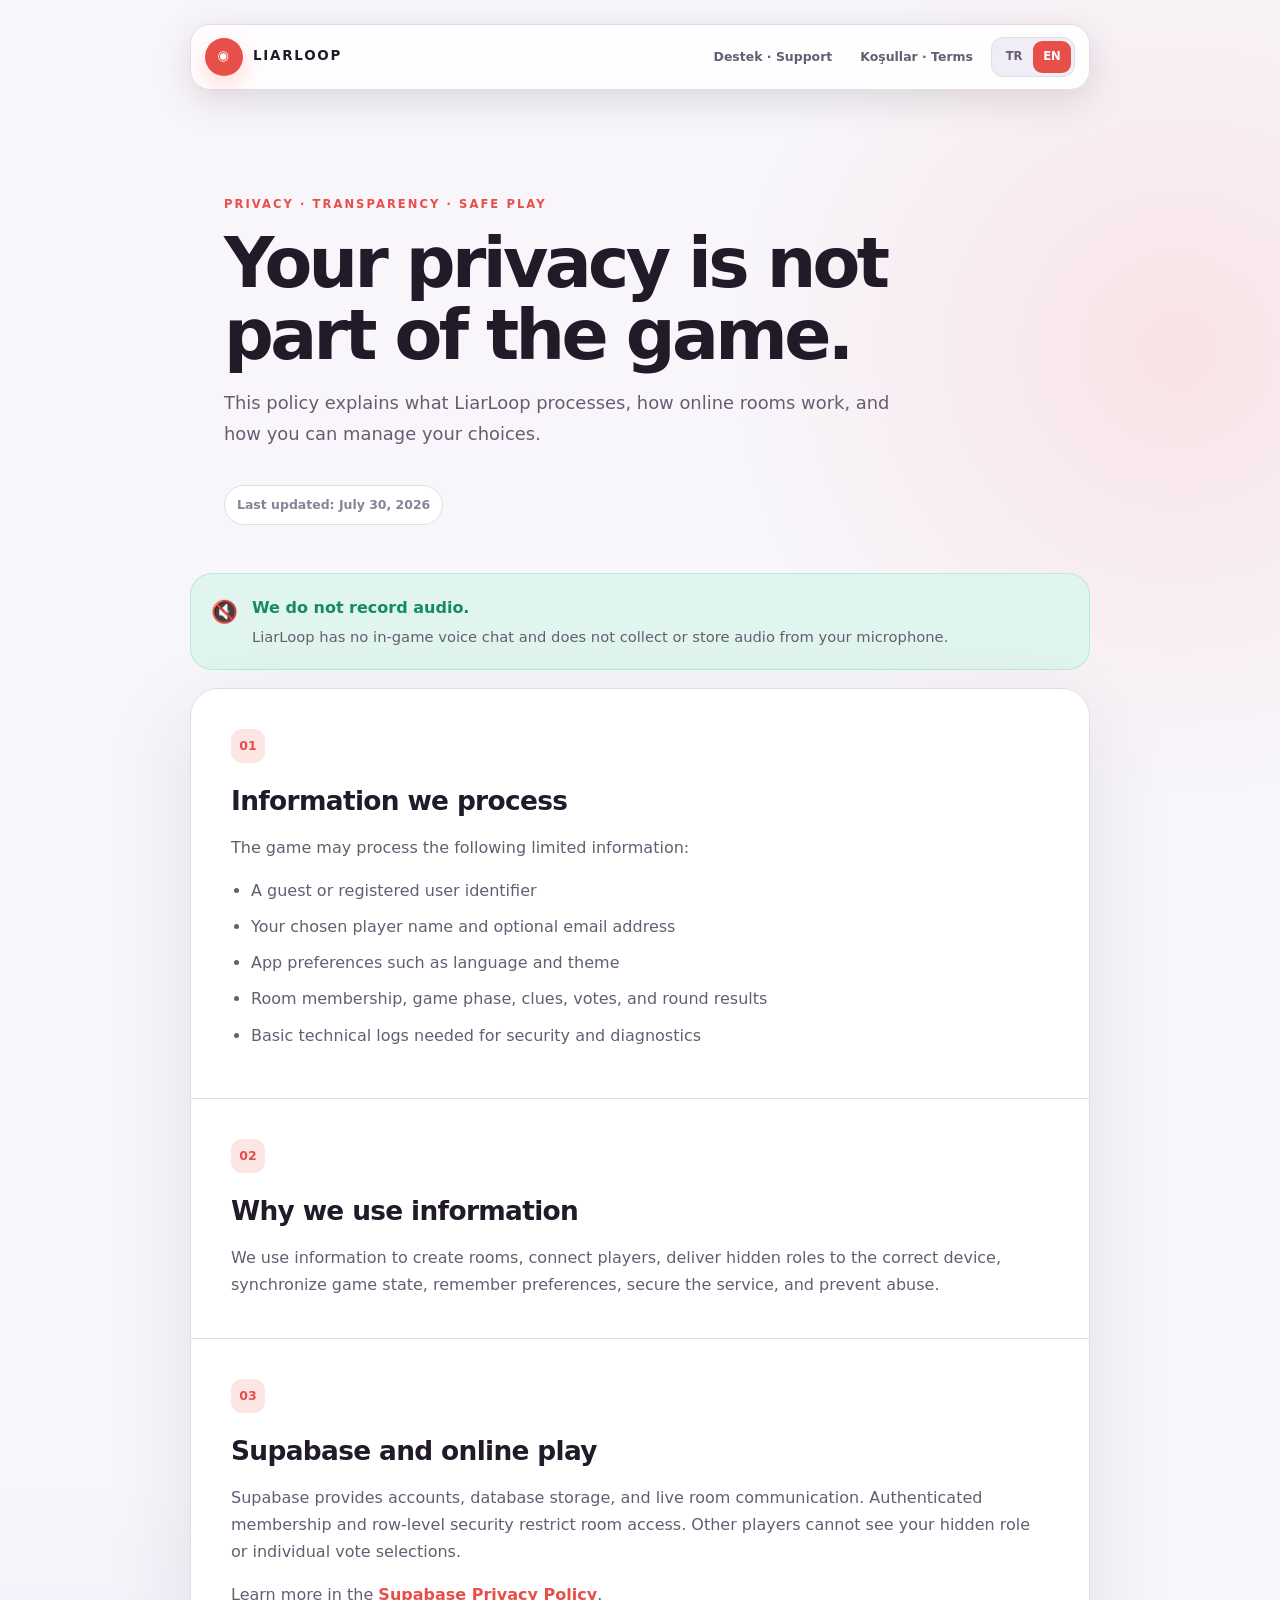
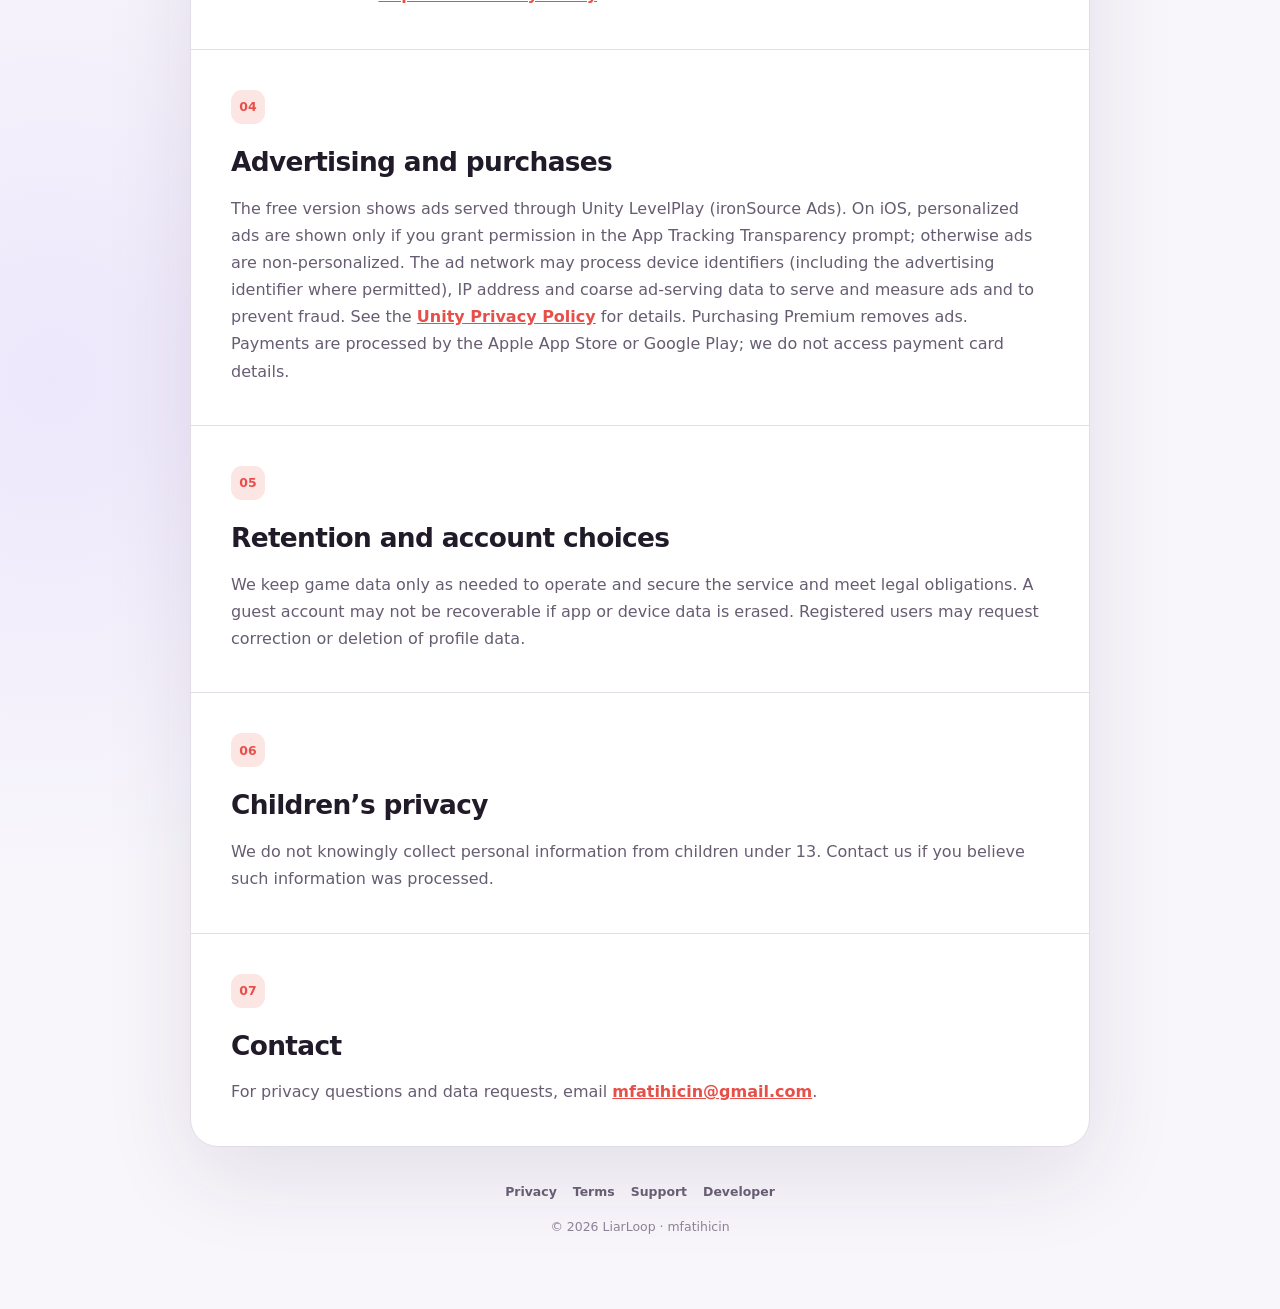
==== index.html @ 4ca2d8ac "Privacy: disclose Unity LevelPlay (ironSource Ads) advertising + ATT note (TR/EN)" ====
<!DOCTYPE html>
<html lang="tr">
  <head>
    <meta charset="utf-8" />
    <meta name="viewport" content="width=device-width, initial-scale=1" />
    <meta
      name="description"
      content="Sahtekar mobile game privacy policy and data practices."
    />
    <meta name="theme-color" content="#0C0912" />
    <title>LiarLoop — Gizlilik Politikası</title>
    <link rel="stylesheet" href="styles.css" />
    <script src="site.js" defer></script>
  </head>
  <body
    data-language="tr"
    data-title-tr="LiarLoop — Gizlilik Politikası"
    data-title-en="LiarLoop — Privacy Policy"
  >
    <main class="shell">
      <header class="topbar">
        <a class="brand" href="index.html" aria-label="LiarLoop">
          <span class="mark" aria-hidden="true">◉</span>
          LIARLOOP
        </a>
        <div class="top-actions">
          <a class="nav-link" href="support.html">Destek · Support</a>
          <a class="nav-link" href="termsofuse.html">Koşullar · Terms</a>
          <div class="language-switcher" aria-label="Language">
            <button class="language-button" data-language-button="tr">
              TR
            </button>
            <button class="language-button" data-language-button="en">
              EN
            </button>
          </div>
        </div>
      </header>

      <div data-language-content="tr">
        <section class="hero">
          <p class="eyebrow">GİZLİLİK · ŞEFFAFLIK · GÜVENLİ OYUN</p>
          <h1>Gizliliğin oyunun parçası değil, güvencemiz.</h1>
          <p class="hero-copy">
            Bu politika LiarLoop’un hangi bilgileri kullandığını, çevrimiçi
            odaların nasıl çalıştığını ve tercihlerini nasıl yönetebileceğini
            açıklar.
          </p>
          <span class="updated">Son güncelleme: 30 Temmuz 2026</span>
        </section>

        <div class="notice">
          <span class="notice-icon" aria-hidden="true">🔇</span>
          <div>
            <strong>Ses kaydı yapmıyoruz.</strong>
            <p>
              LiarLoop oyun içinde sesli görüşme sunmaz; mikrofonundan ses
              toplamaz veya saklamaz.
            </p>
          </div>
        </div>

        <article class="content-card">
          <section class="section">
            <span class="section-number">01</span>
            <h2>Topladığımız bilgiler</h2>
            <p>Oyunun çalışması için aşağıdaki sınırlı bilgiler işlenebilir:</p>
            <ul>
              <li>Misafir veya kayıtlı kullanıcı kimliği</li>
              <li>Seçtiğin oyuncu adı ve isteğe bağlı e-posta adresi</li>
              <li>Dil ve tema gibi uygulama tercihleri</li>
              <li>
                Oda üyeliği, oyun aşaması, ipucu, oy ve tur sonucu verileri
              </li>
              <li>
                Güvenlik ve hata tespiti için gereken temel teknik günlükler
              </li>
            </ul>
          </section>

          <section class="section">
            <span class="section-number">02</span>
            <h2>Bilgileri neden kullanıyoruz?</h2>
            <p>
              Bilgileri oda oluşturmak, oyuncuları eşleştirmek, gizli rolleri
              doğru cihaza göndermek, oyun durumunu senkronize etmek,
              tercihlerini hatırlamak, güvenliği sağlamak ve kötüye kullanımı
              önlemek için kullanırız.
            </p>
          </section>

          <section class="section">
            <span class="section-number">03</span>
            <h2>Supabase ve çevrimiçi oyun</h2>
            <p>
              Hesap, veritabanı ve anlık oda iletişimi için Supabase kullanılır.
              Oda erişimi kimliği doğrulanmış oyuncular ve satır düzeyi güvenlik
              kurallarıyla sınırlandırılır. Diğer oyuncular gizli rolünü veya
              bireysel oy tercihlerini göremez.
            </p>
            <p>
              Supabase’in uyguladığı güvenlik ve veri işleme uygulamaları için
              <a
                href="https://supabase.com/privacy"
                target="_blank"
                rel="noreferrer"
                >Supabase Gizlilik Politikasını</a
              >
              inceleyebilirsin.
            </p>
          </section>

          <section class="section">
            <span class="section-number">04</span>
            <h2>Reklamlar ve satın almalar</h2>
            <p>
              Ücretsiz sürümde Unity LevelPlay (ironSource Ads) aracılığıyla
              reklam gösterilir. iOS'ta kişiselleştirilmiş reklamlar yalnızca
              Uygulama İzleme Şeffaflığı (ATT) isteğine izin verirseniz
              gösterilir; aksi halde reklamlar kişiselleştirilmemiştir. Reklam
              ağı; reklam sunmak, ölçmek ve sahtekârlığı önlemek için cihaz
              kimliklerini (izin verildiğinde reklam kimliği dahil), IP adresini
              ve genel reklam sunum verilerini işleyebilir. Ayrıntılar için
              <a href="https://unity.com/legal/privacy-policy" target="_blank" rel="noopener">Unity Gizlilik Politikası</a>'na bakın.
              Premium satın alındığında reklamlar kaldırılır. Ödemeler Apple App
              Store veya Google Play tarafından işlenir; kart bilgilerine
              erişmeyiz.
            </p>
          </section>

          <section class="section">
            <span class="section-number">05</span>
            <h2>Saklama ve hesap tercihleri</h2>
            <p>
              Oyun verilerini hizmeti çalıştırmak, güvenliği korumak ve yasal
              yükümlülükleri yerine getirmek için gereken süre boyunca saklarız.
              Misafir hesap cihaz veya uygulama verileri silindiğinde
              kurtarılamayabilir. Kayıtlı hesapla verilerinin düzeltilmesini
              veya silinmesini talep edebilirsin.
            </p>
          </section>

          <section class="section">
            <span class="section-number">06</span>
            <h2>Çocukların gizliliği</h2>
            <p>
              13 yaşından küçük çocuklardan bilerek kişisel bilgi toplamayız.
              Böyle bir verinin işlendiğini düşünüyorsan bizimle iletişime geç.
            </p>
          </section>

          <section class="section">
            <span class="section-number">07</span>
            <h2>İletişim</h2>
            <p>
              Gizlilik soruları ve veri talepleri için
              <a href="mailto:mfatihicin@gmail.com?subject=Sahtekar%20Gizlilik"
                >mfatihicin@gmail.com</a
              >
              adresine yazabilirsin.
            </p>
          </section>
        </article>
      </div>

      <div data-language-content="en">
        <section class="hero">
          <p class="eyebrow">PRIVACY · TRANSPARENCY · SAFE PLAY</p>
          <h1>Your privacy is not part of the game.</h1>
          <p class="hero-copy">
            This policy explains what LiarLoop processes, how online rooms work,
            and how you can manage your choices.
          </p>
          <span class="updated">Last updated: July 30, 2026</span>
        </section>

        <div class="notice">
          <span class="notice-icon" aria-hidden="true">🔇</span>
          <div>
            <strong>We do not record audio.</strong>
            <p>
              LiarLoop has no in-game voice chat and does not collect or store
              audio from your microphone.
            </p>
          </div>
        </div>

        <article class="content-card">
          <section class="section">
            <span class="section-number">01</span>
            <h2>Information we process</h2>
            <p>The game may process the following limited information:</p>
            <ul>
              <li>A guest or registered user identifier</li>
              <li>Your chosen player name and optional email address</li>
              <li>App preferences such as language and theme</li>
              <li>
                Room membership, game phase, clues, votes, and round results
              </li>
              <li>Basic technical logs needed for security and diagnostics</li>
            </ul>
          </section>

          <section class="section">
            <span class="section-number">02</span>
            <h2>Why we use information</h2>
            <p>
              We use information to create rooms, connect players, deliver
              hidden roles to the correct device, synchronize game state,
              remember preferences, secure the service, and prevent abuse.
            </p>
          </section>

          <section class="section">
            <span class="section-number">03</span>
            <h2>Supabase and online play</h2>
            <p>
              Supabase provides accounts, database storage, and live room
              communication. Authenticated membership and row-level security
              restrict room access. Other players cannot see your hidden role or
              individual vote selections.
            </p>
            <p>
              Learn more in the
              <a
                href="https://supabase.com/privacy"
                target="_blank"
                rel="noreferrer"
                >Supabase Privacy Policy</a
              >.
            </p>
          </section>

          <section class="section">
            <span class="section-number">04</span>
            <h2>Advertising and purchases</h2>
            <p>
              The free version shows ads served through Unity LevelPlay
              (ironSource Ads). On iOS, personalized ads are shown only if you
              grant permission in the App Tracking Transparency prompt;
              otherwise ads are non-personalized. The ad network may process
              device identifiers (including the advertising identifier where
              permitted), IP address and coarse ad-serving data to serve and
              measure ads and to prevent fraud. See the
              <a href="https://unity.com/legal/privacy-policy" target="_blank" rel="noopener">Unity Privacy Policy</a> for details.
              Purchasing Premium removes ads. Payments are processed by the
              Apple App Store or Google Play; we do not access payment card
              details.
            </p>
          </section>

          <section class="section">
            <span class="section-number">05</span>
            <h2>Retention and account choices</h2>
            <p>
              We keep game data only as needed to operate and secure the service
              and meet legal obligations. A guest account may not be recoverable
              if app or device data is erased. Registered users may request
              correction or deletion of profile data.
            </p>
          </section>

          <section class="section">
            <span class="section-number">06</span>
            <h2>Children’s privacy</h2>
            <p>
              We do not knowingly collect personal information from children
              under 13. Contact us if you believe such information was
              processed.
            </p>
          </section>

          <section class="section">
            <span class="section-number">07</span>
            <h2>Contact</h2>
            <p>
              For privacy questions and data requests, email
              <a href="mailto:mfatihicin@gmail.com?subject=Sahtekar%20Privacy"
                >mfatihicin@gmail.com</a
              >.
            </p>
          </section>
        </article>
      </div>

      <footer class="footer">
        <div class="footer-links">
          <a href="index.html">Privacy</a>
          <a href="termsofuse.html">Terms</a>
          <a href="support.html">Support</a>
          <a href="https://mfatihicin.github.io">Developer</a>
        </div>
        © <span data-year></span> LiarLoop · mfatihicin
      </footer>
    </main>
  </body>
</html>
---- styles.css ----
:root {
  color-scheme: dark;
  --background: #0c0912;
  --surface: #191421;
  --surface-elevated: #211a2c;
  --surface-pressed: #2a2136;
  --text: #f8f5fb;
  --muted: #a79db4;
  --subtle: #766d81;
  --coral: #ff665c;
  --coral-soft: #3b2025;
  --purple: #9a7bff;
  --purple-soft: #251e42;
  --mint: #62d9b2;
  --mint-soft: #17352f;
  --yellow: #ffc85a;
  --border: #30273c;
  --border-strong: #453752;
  --shadow: 0 28px 90px rgba(0, 0, 0, 0.38);
}

@media (prefers-color-scheme: light) {
  :root {
    color-scheme: light;
    --background: #f8f6fb;
    --surface: #ffffff;
    --surface-elevated: #f1edf6;
    --surface-pressed: #e9e3f0;
    --text: #211a29;
    --muted: #675d72;
    --subtle: #8c8297;
    --coral: #e74f49;
    --coral-soft: #fce6e4;
    --purple: #7555d9;
    --purple-soft: #ece7fb;
    --mint: #168a68;
    --mint-soft: #dff5ed;
    --yellow: #a86a00;
    --border: #e2dce8;
    --border-strong: #cec4d8;
    --shadow: 0 28px 90px rgba(40, 25, 55, 0.1);
  }
}

* {
  box-sizing: border-box;
}

html {
  scroll-behavior: smooth;
  -webkit-text-size-adjust: 100%;
}

body {
  min-height: 100vh;
  margin: 0;
  background: radial-gradient(
      circle at 92% 12%,
      rgba(255, 102, 92, 0.13),
      transparent 28rem
    ),
    radial-gradient(
      circle at 4% 68%,
      rgba(154, 123, 255, 0.12),
      transparent 31rem
    ),
    var(--background);
  color: var(--text);
  font-family: Inter, ui-sans-serif, system-ui, -apple-system,
    BlinkMacSystemFont, 'Segoe UI', sans-serif;
  line-height: 1.7;
}

a {
  color: inherit;
}

.join-shell {
  display: grid;
  min-height: 100vh;
  place-items: center;
  padding: 24px;
}

.join-card {
  width: min(520px, 100%);
  padding: clamp(28px, 7vw, 48px);
  border: 1px solid var(--border);
  border-radius: 30px;
  background: var(--surface);
  box-shadow: var(--shadow);
  text-align: center;
}

.join-mark {
  display: inline-grid;
  width: 68px;
  height: 68px;
  margin-bottom: 24px;
  place-items: center;
  border-radius: 50%;
  background: var(--coral);
  color: #fff;
  font-size: 1.8rem;
  box-shadow: 0 12px 34px rgba(255, 102, 92, 0.28);
}

.join-code {
  margin: 24px 0;
  color: var(--coral);
  font-size: clamp(2rem, 10vw, 3.25rem);
  font-weight: 900;
  letter-spacing: 0.14em;
}

.join-actions {
  display: grid;
  gap: 12px;
}

.join-button {
  display: block;
  padding: 14px 18px;
  border: 1px solid var(--border);
  border-radius: 14px;
  background: var(--surface-elevated);
  font-weight: 800;
  text-decoration: none;
}

.join-button-primary {
  border-color: var(--coral);
  background: var(--coral);
  color: #fff;
}

.join-help {
  margin-top: 22px;
  color: var(--muted);
  font-size: 0.85rem;
}

.is-hidden {
  display: none;
}

.shell {
  width: min(900px, calc(100% - 32px));
  margin: 0 auto;
  padding: 24px 0 72px;
}

.topbar {
  position: sticky;
  top: 14px;
  z-index: 10;
  display: flex;
  align-items: center;
  justify-content: space-between;
  gap: 16px;
  padding: 12px 14px;
  border: 1px solid var(--border);
  border-radius: 20px;
  background: color-mix(in srgb, var(--surface) 88%, transparent);
  box-shadow: 0 10px 38px rgba(0, 0, 0, 0.12);
  backdrop-filter: blur(18px);
}

.brand {
  display: inline-flex;
  align-items: center;
  gap: 10px;
  color: var(--text);
  font-size: 0.84rem;
  font-weight: 900;
  letter-spacing: 0.13em;
  text-decoration: none;
}

.mark {
  display: inline-grid;
  width: 38px;
  height: 38px;
  place-items: center;
  border-radius: 50%;
  background: var(--coral);
  color: white;
  box-shadow: 0 8px 24px rgba(255, 102, 92, 0.28);
}

.top-actions {
  display: flex;
  align-items: center;
  gap: 8px;
}

.nav-link {
  padding: 8px 10px;
  border-radius: 11px;
  color: var(--muted);
  font-size: 0.78rem;
  font-weight: 700;
  text-decoration: none;
}

.nav-link:hover,
.nav-link:focus-visible {
  background: var(--surface-elevated);
  color: var(--text);
}

.language-switcher {
  display: flex;
  padding: 3px;
  border: 1px solid var(--border);
  border-radius: 12px;
  background: var(--surface-elevated);
}

.language-button {
  min-width: 38px;
  border: 0;
  border-radius: 9px;
  padding: 6px 8px;
  background: transparent;
  color: var(--muted);
  cursor: pointer;
  font: inherit;
  font-size: 0.72rem;
  font-weight: 800;
}

.language-button.is-selected {
  background: var(--coral);
  color: white;
}

.hero {
  padding: clamp(58px, 10vw, 105px) clamp(4px, 4vw, 34px) 48px;
}

.eyebrow {
  margin: 0 0 13px;
  color: var(--coral);
  font-size: 0.72rem;
  font-weight: 900;
  letter-spacing: 0.18em;
  text-transform: uppercase;
}

h1,
h2,
h3,
p {
  margin-top: 0;
}

h1 {
  max-width: 700px;
  margin-bottom: 18px;
  font-size: clamp(2.25rem, 7vw, 4.35rem);
  line-height: 1.03;
  letter-spacing: -0.052em;
}

.hero-copy {
  max-width: 680px;
  color: var(--muted);
  font-size: clamp(1rem, 2vw, 1.12rem);
}

.updated {
  display: inline-flex;
  align-items: center;
  gap: 8px;
  margin-top: 18px;
  padding: 8px 12px;
  border: 1px solid var(--border);
  border-radius: 999px;
  background: var(--surface);
  color: var(--subtle);
  font-size: 0.78rem;
  font-weight: 700;
}

.notice {
  display: flex;
  gap: 14px;
  padding: 20px;
  margin-bottom: 18px;
  border: 1px solid rgba(98, 217, 178, 0.34);
  border-radius: 22px;
  background: var(--mint-soft);
}

.notice-icon {
  font-size: 1.35rem;
}

.notice strong {
  display: block;
  margin-bottom: 3px;
  color: var(--mint);
}

.notice p {
  margin: 0;
  color: var(--muted);
  font-size: 0.92rem;
}

.content-card {
  overflow: hidden;
  border: 1px solid var(--border);
  border-radius: 28px;
  background: var(--surface);
  box-shadow: var(--shadow);
}

.section {
  padding: clamp(24px, 5vw, 40px);
  border-bottom: 1px solid var(--border);
}

.section:last-child {
  border-bottom: 0;
}

.section-number {
  display: grid;
  width: 34px;
  height: 34px;
  place-items: center;
  margin-bottom: 16px;
  border-radius: 11px;
  background: var(--coral-soft);
  color: var(--coral);
  font-size: 0.78rem;
  font-weight: 900;
}

h2 {
  margin-bottom: 10px;
  font-size: clamp(1.25rem, 3vw, 1.65rem);
  letter-spacing: -0.025em;
}

h3 {
  margin-bottom: 5px;
  font-size: 1rem;
}

.section p,
.section li {
  color: var(--muted);
}

.section p:last-child {
  margin-bottom: 0;
}

.section ul {
  margin: 14px 0 0;
  padding-left: 20px;
}

.section li {
  margin-bottom: 9px;
}

.section a {
  color: var(--coral);
  font-weight: 700;
}

.link-grid,
.faq-grid {
  display: grid;
  grid-template-columns: repeat(2, minmax(0, 1fr));
  gap: 14px;
}

.action-card,
.faq-card {
  display: block;
  padding: 22px;
  border: 1px solid var(--border);
  border-radius: 20px;
  background: var(--surface);
  color: var(--text);
  text-decoration: none;
  transition: transform 160ms ease, border-color 160ms ease,
    background 160ms ease;
}

.action-card:hover,
.action-card:focus-visible,
.faq-card:hover,
.faq-card:focus-visible {
  transform: translateY(-2px);
  border-color: var(--border-strong);
  background: var(--surface-elevated);
}

.action-icon {
  display: grid;
  width: 44px;
  height: 44px;
  place-items: center;
  margin-bottom: 16px;
  border-radius: 14px;
  background: var(--coral-soft);
  font-size: 1.25rem;
}

.action-card p,
.faq-card p {
  margin: 5px 0 0;
  color: var(--muted);
  font-size: 0.88rem;
}

.faq-card {
  cursor: default;
}

.footer {
  padding: 34px 4px 0;
  color: var(--subtle);
  font-size: 0.78rem;
  text-align: center;
}

.footer-links {
  display: flex;
  flex-wrap: wrap;
  justify-content: center;
  gap: 16px;
  margin-bottom: 14px;
}

.footer a {
  color: var(--muted);
  font-weight: 700;
  text-decoration: none;
}

[data-language-content] {
  display: none;
}

body[data-language='tr'] [data-language-content='tr'],
body[data-language='en'] [data-language-content='en'] {
  display: block;
}

@media (max-width: 680px) {
  .shell {
    width: min(100% - 22px, 900px);
    padding-top: 11px;
  }

  .topbar {
    top: 8px;
    padding: 9px 10px;
    border-radius: 17px;
  }

  .brand {
    font-size: 0.72rem;
  }

  .mark {
    width: 34px;
    height: 34px;
  }

  .nav-link {
    display: none;
  }

  .hero {
    padding: 54px 5px 34px;
  }

  .content-card {
    border-radius: 22px;
  }

  .link-grid,
  .faq-grid {
    grid-template-columns: 1fr;
  }
}

@media (prefers-reduced-motion: reduce) {
  *,
  *::before,
  *::after {
    scroll-behavior: auto !important;
    transition: none !important;
  }
}
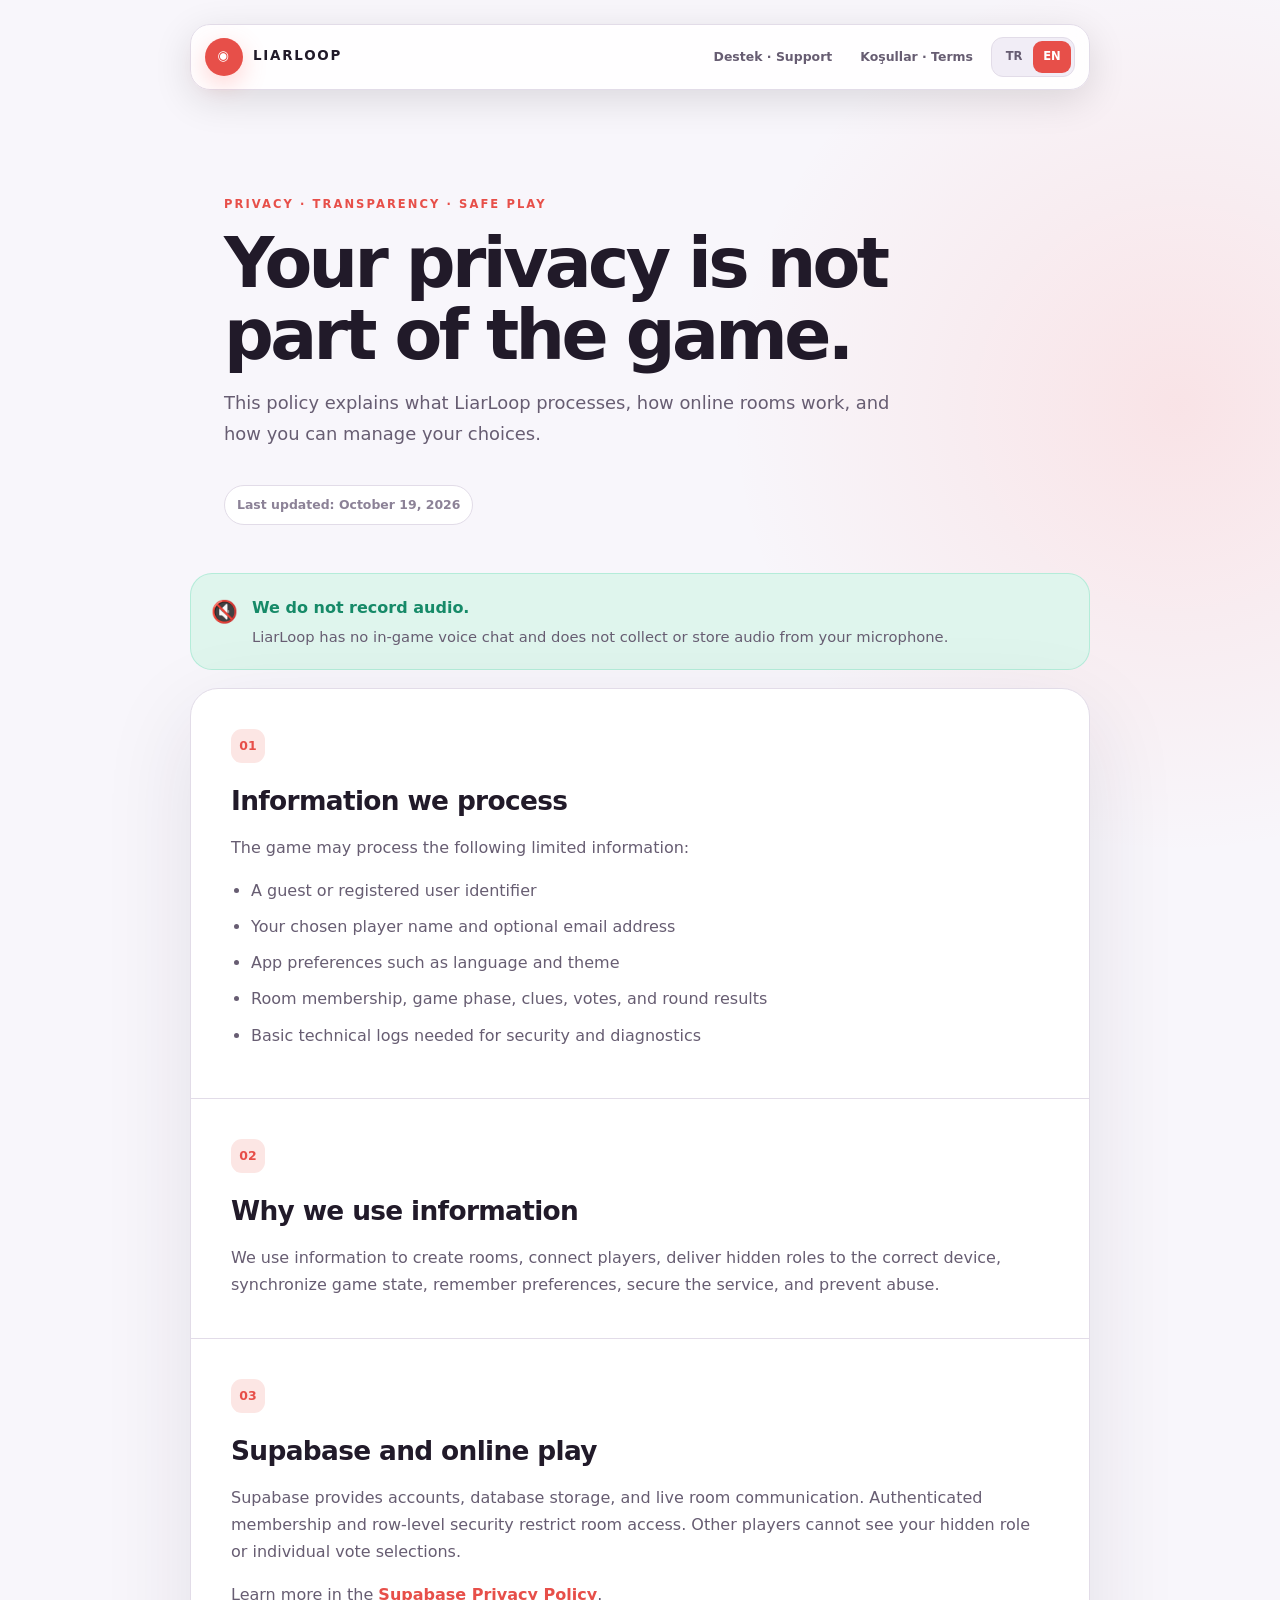
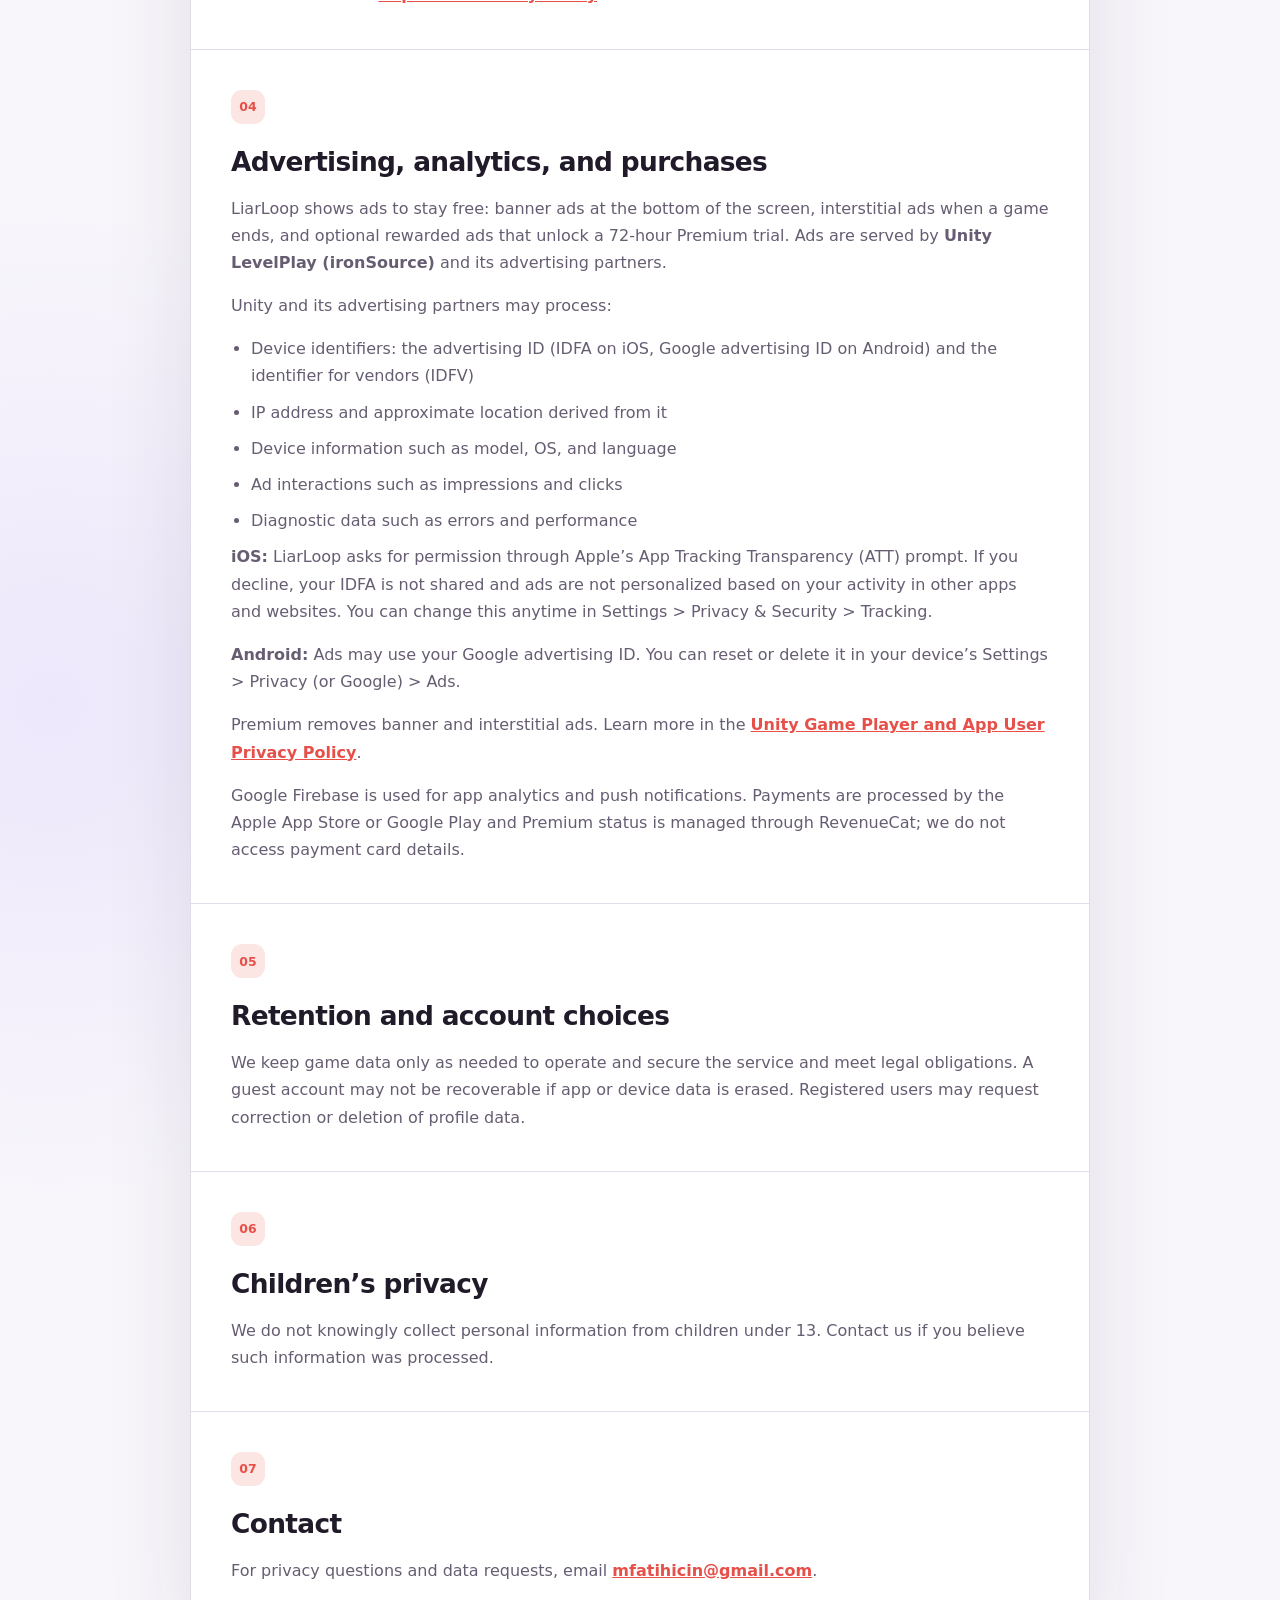
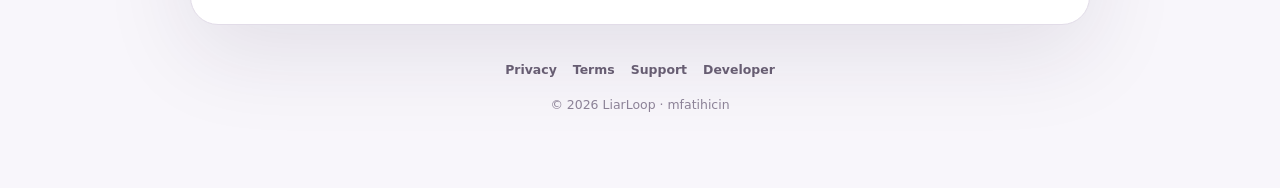
==== commit 8b720fce: "Privacy: disclose Unity LevelPlay ads, ATT/ad ID, Firebase, RevenueCat; FAQ Premium wording (19 Oct " ====
--- a/index.html
+++ b/index.html
@@ -46,7 +46,7 @@
             odaların nasıl çalıştığını ve tercihlerini nasıl yönetebileceğini
             açıklar.
           </p>
-          <span class="updated">Son güncelleme: 30 Temmuz 2026</span>
+          <span class="updated">Son güncelleme: 19 Ekim 2026</span>
         </section>
 
         <div class="notice">
@@ -112,18 +112,50 @@
 
           <section class="section">
             <span class="section-number">04</span>
-            <h2>Reklamlar ve satın almalar</h2>
-            <p>
-              Ücretsiz sürümde Unity LevelPlay (ironSource Ads) aracılığıyla
-              reklam gösterilir. iOS'ta kişiselleştirilmiş reklamlar yalnızca
-              Uygulama İzleme Şeffaflığı (ATT) isteğine izin verirseniz
-              gösterilir; aksi halde reklamlar kişiselleştirilmemiştir. Reklam
-              ağı; reklam sunmak, ölçmek ve sahtekârlığı önlemek için cihaz
-              kimliklerini (izin verildiğinde reklam kimliği dahil), IP adresini
-              ve genel reklam sunum verilerini işleyebilir. Ayrıntılar için
-              <a href="https://unity.com/legal/privacy-policy" target="_blank" rel="noopener">Unity Gizlilik Politikası</a>'na bakın.
-              Premium satın alındığında reklamlar kaldırılır. Ödemeler Apple App
-              Store veya Google Play tarafından işlenir; kart bilgilerine
+            <h2>Reklamlar, analiz ve satın almalar</h2>
+            <p>
+              LiarLoop ücretsiz kalabilmek için reklam gösterir: ekranın altında
+              banner reklamlar, oyun bitiminde geçiş reklamları ve isteğe bağlı
+              olarak izlenip 72 saatlik Premium denemesi açan ödüllü reklamlar.
+              Reklamlar <strong>Unity LevelPlay (ironSource)</strong> ve onun
+              reklam ortakları tarafından sunulur.
+            </p>
+            <p>Unity ve reklam ortakları şu verileri işleyebilir:</p>
+            <ul>
+              <li>
+                Cihaz kimlikleri: reklam kimliği (iOS’ta IDFA, Android’de Google
+                reklam kimliği) ve uygulama satıcısı kimliği (IDFV)
+              </li>
+              <li>IP adresi ve buna dayalı yaklaşık konum</li>
+              <li>Cihaz modeli, işletim sistemi, dil gibi cihaz bilgileri</li>
+              <li>Reklam görüntüleme ve tıklama gibi reklam etkileşimleri</li>
+              <li>Hata ve performans gibi tanılama verileri</li>
+            </ul>
+            <p>
+              <strong>iOS:</strong> LiarLoop, Apple’ın Uygulama İzleme Şeffaflığı
+              (ATT) penceresiyle izin ister. İzin vermezsen IDFA paylaşılmaz ve
+              reklamlar diğer uygulama ve sitelerdeki etkinliğine göre
+              kişiselleştirilmez. Tercihini istediğin zaman Ayarlar &gt; Gizlilik
+              ve Güvenlik &gt; İzleme bölümünden değiştirebilirsin.
+            </p>
+            <p>
+              <strong>Android:</strong> Reklamlar Google reklam kimliğini
+              kullanabilir. Cihazının Ayarlar &gt; Gizlilik (veya Google) &gt;
+              Reklamlar bölümünden reklam kimliğini sıfırlayabilir veya
+              silebilirsin.
+            </p>
+            <p>
+              Premium, banner ve geçiş reklamlarını kaldırır. Unity’nin veri
+              uygulamaları için
+              <a href="https://unity.com/legal/game-player-and-app-user-privacy-policy" target="_blank" rel="noreferrer"
+                >Unity Oyuncu ve Uygulama Kullanıcısı Gizlilik Politikasını</a
+              >
+              inceleyebilirsin.
+            </p>
+            <p>
+              Uygulama analizi ve anlık bildirimler için Google Firebase
+              kullanılır. Ödemeler Apple App Store veya Google Play tarafından
+              işlenir, Premium durumu RevenueCat ile yönetilir; kart bilgilerine
               erişmeyiz.
             </p>
           </section>
@@ -171,7 +203,7 @@
             This policy explains what LiarLoop processes, how online rooms work,
             and how you can manage your choices.
           </p>
-          <span class="updated">Last updated: July 30, 2026</span>
+          <span class="updated">Last updated: October 19, 2026</span>
         </section>
 
         <div class="notice">
@@ -233,19 +265,48 @@
 
           <section class="section">
             <span class="section-number">04</span>
-            <h2>Advertising and purchases</h2>
-            <p>
-              The free version shows ads served through Unity LevelPlay
-              (ironSource Ads). On iOS, personalized ads are shown only if you
-              grant permission in the App Tracking Transparency prompt;
-              otherwise ads are non-personalized. The ad network may process
-              device identifiers (including the advertising identifier where
-              permitted), IP address and coarse ad-serving data to serve and
-              measure ads and to prevent fraud. See the
-              <a href="https://unity.com/legal/privacy-policy" target="_blank" rel="noopener">Unity Privacy Policy</a> for details.
-              Purchasing Premium removes ads. Payments are processed by the
-              Apple App Store or Google Play; we do not access payment card
-              details.
+            <h2>Advertising, analytics, and purchases</h2>
+            <p>
+              LiarLoop shows ads to stay free: banner ads at the bottom of the
+              screen, interstitial ads when a game ends, and optional rewarded
+              ads that unlock a 72-hour Premium trial. Ads are served by
+              <strong>Unity LevelPlay (ironSource)</strong> and its advertising
+              partners.
+            </p>
+            <p>Unity and its advertising partners may process:</p>
+            <ul>
+              <li>
+                Device identifiers: the advertising ID (IDFA on iOS, Google
+                advertising ID on Android) and the identifier for vendors (IDFV)
+              </li>
+              <li>IP address and approximate location derived from it</li>
+              <li>Device information such as model, OS, and language</li>
+              <li>Ad interactions such as impressions and clicks</li>
+              <li>Diagnostic data such as errors and performance</li>
+            </ul>
+            <p>
+              <strong>iOS:</strong> LiarLoop asks for permission through Apple’s
+              App Tracking Transparency (ATT) prompt. If you decline, your IDFA
+              is not shared and ads are not personalized based on your activity
+              in other apps and websites. You can change this anytime in
+              Settings &gt; Privacy &amp; Security &gt; Tracking.
+            </p>
+            <p>
+              <strong>Android:</strong> Ads may use your Google advertising ID.
+              You can reset or delete it in your device’s Settings &gt; Privacy
+              (or Google) &gt; Ads.
+            </p>
+            <p>
+              Premium removes banner and interstitial ads. Learn more in the
+              <a href="https://unity.com/legal/game-player-and-app-user-privacy-policy" target="_blank" rel="noreferrer"
+                >Unity Game Player and App User Privacy Policy</a
+              >.
+            </p>
+            <p>
+              Google Firebase is used for app analytics and push notifications.
+              Payments are processed by the Apple App Store or Google Play and
+              Premium status is managed through RevenueCat; we do not access
+              payment card details.
             </p>
           </section>
 
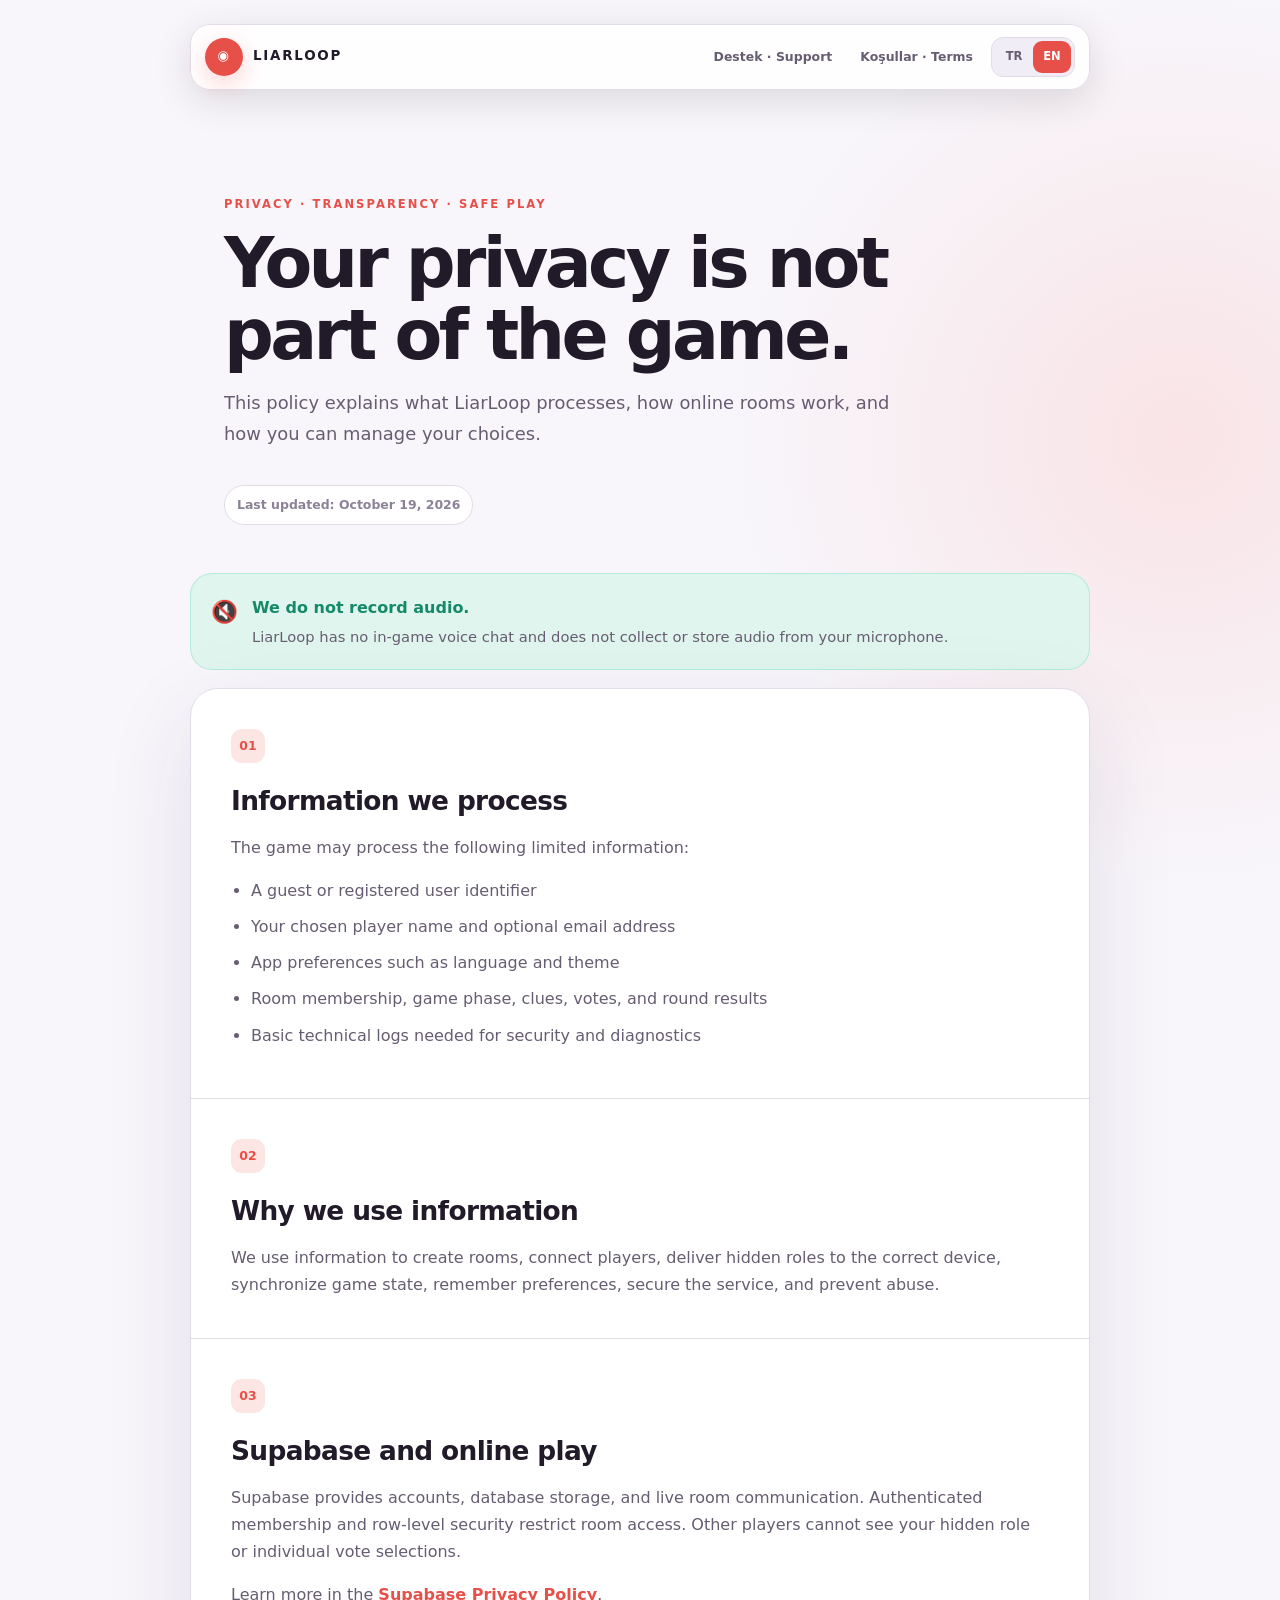
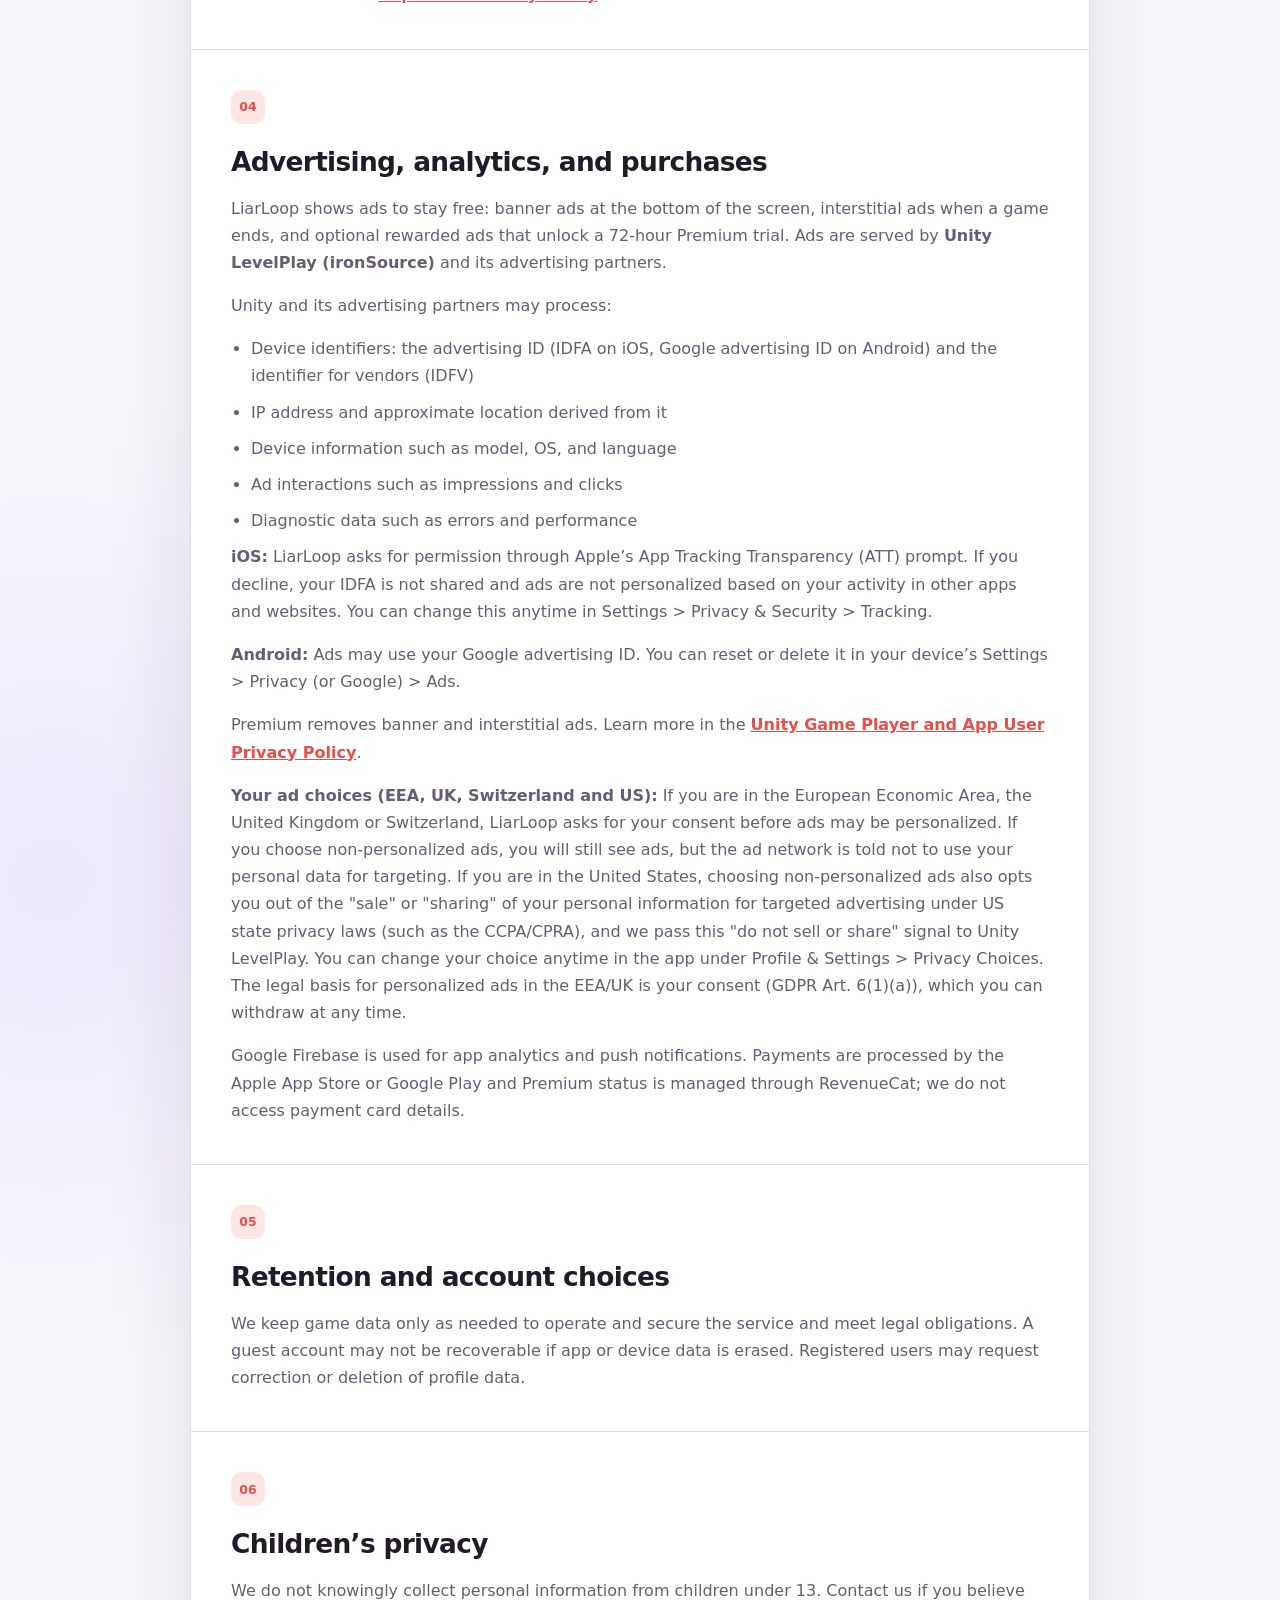
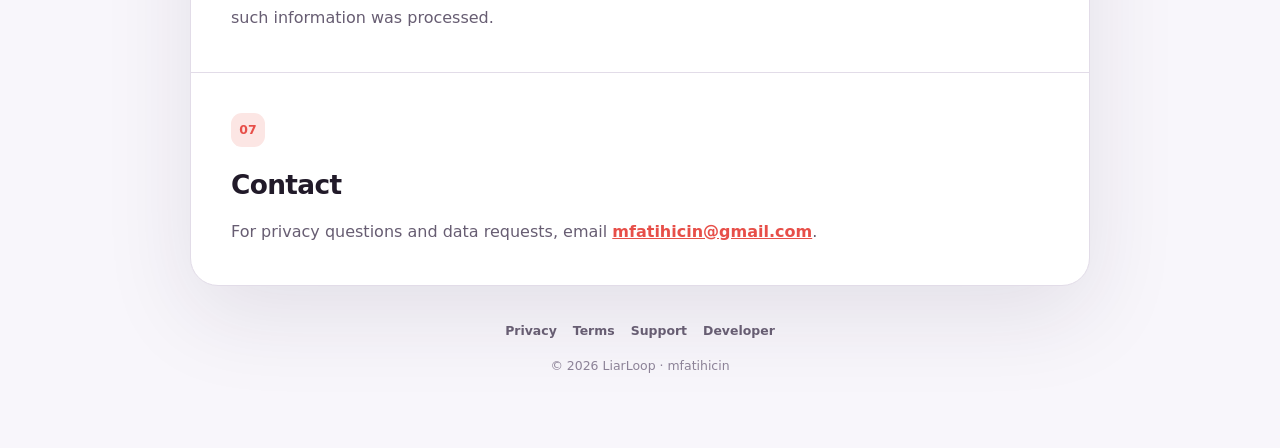
==== commit 8e135128: "Privacy policy: EEA/UK/CH ad consent + US do-not-sell" ====
--- a/index.html
+++ b/index.html
@@ -152,6 +152,7 @@
               >
               inceleyebilirsin.
             </p>
+            <p><strong>Reklam tercihleriniz (AEA, Birleşik Krallık, İsviçre ve ABD):</strong> Avrupa Ekonomik Alanı, Birleşik Krallık veya İsviçre'deysen LiarLoop, reklamlar kişiselleştirilmeden önce onayını ister. Kişiselleştirilmemiş reklamları seçersen reklam görmeye devam edersin, ancak reklam ağına kişisel verilerini hedefleme için kullanmaması bildirilir. ABD'deysen kişiselleştirilmemiş reklamları seçmen, ABD eyalet gizlilik yasaları (CCPA/CPRA gibi) kapsamında kişisel bilgilerinin hedefli reklam amacıyla "satılmasını" veya "paylaşılmasını" da reddetmen anlamına gelir; bu "satma/paylaşma" sinyalini Unity LevelPlay'e iletiriz. Tercihini istediğin zaman uygulamada Profil ve Ayarlar &gt; Gizlilik Seçenekleri bölümünden değiştirebilirsin. AEA/Birleşik Krallık'ta kişiselleştirilmiş reklamların hukuki dayanağı, istediğin zaman geri çekebileceğin açık rızandır (GDPR md. 6(1)(a)).</p>
             <p>
               Uygulama analizi ve anlık bildirimler için Google Firebase
               kullanılır. Ödemeler Apple App Store veya Google Play tarafından
@@ -302,6 +303,7 @@
                 >Unity Game Player and App User Privacy Policy</a
               >.
             </p>
+            <p><strong>Your ad choices (EEA, UK, Switzerland and US):</strong> If you are in the European Economic Area, the United Kingdom or Switzerland, LiarLoop asks for your consent before ads may be personalized. If you choose non-personalized ads, you will still see ads, but the ad network is told not to use your personal data for targeting. If you are in the United States, choosing non-personalized ads also opts you out of the "sale" or "sharing" of your personal information for targeted advertising under US state privacy laws (such as the CCPA/CPRA), and we pass this "do not sell or share" signal to Unity LevelPlay. You can change your choice anytime in the app under Profile &amp; Settings &gt; Privacy Choices. The legal basis for personalized ads in the EEA/UK is your consent (GDPR Art. 6(1)(a)), which you can withdraw at any time.</p>
             <p>
               Google Firebase is used for app analytics and push notifications.
               Payments are processed by the Apple App Store or Google Play and
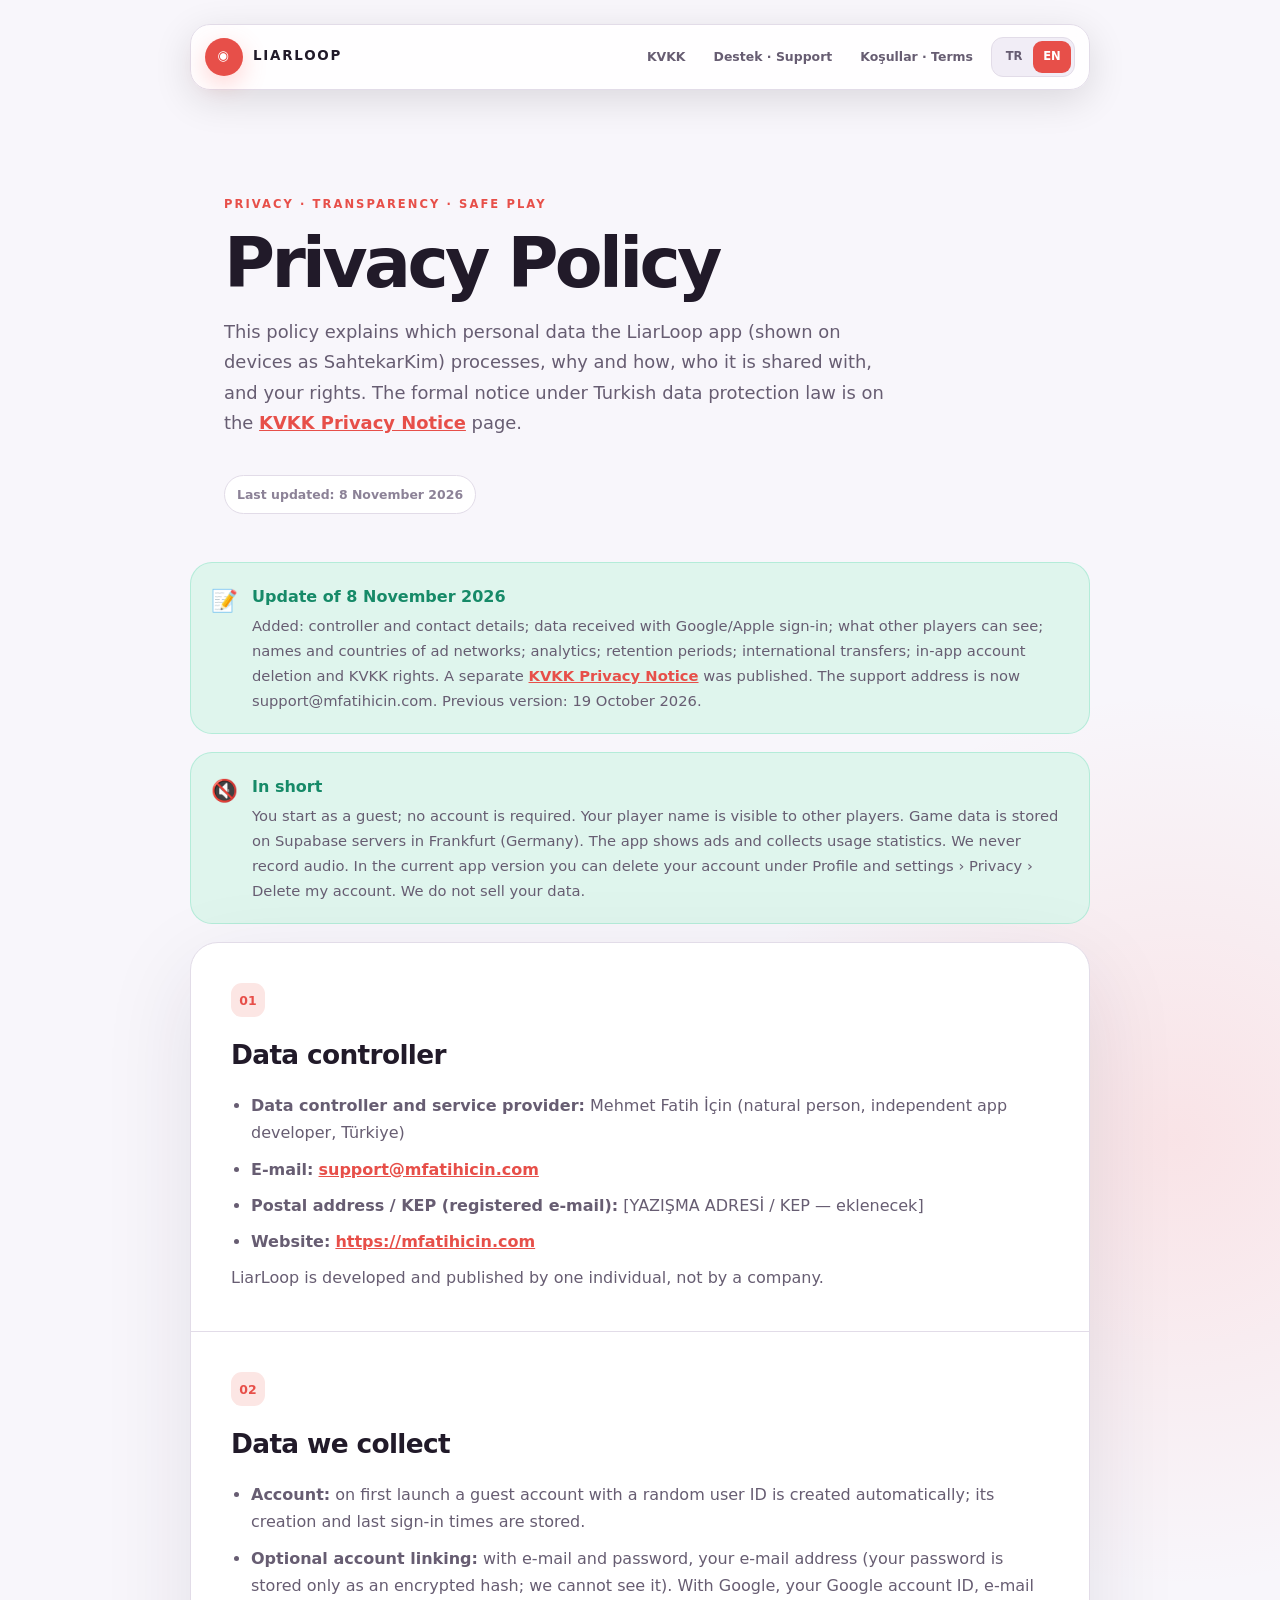
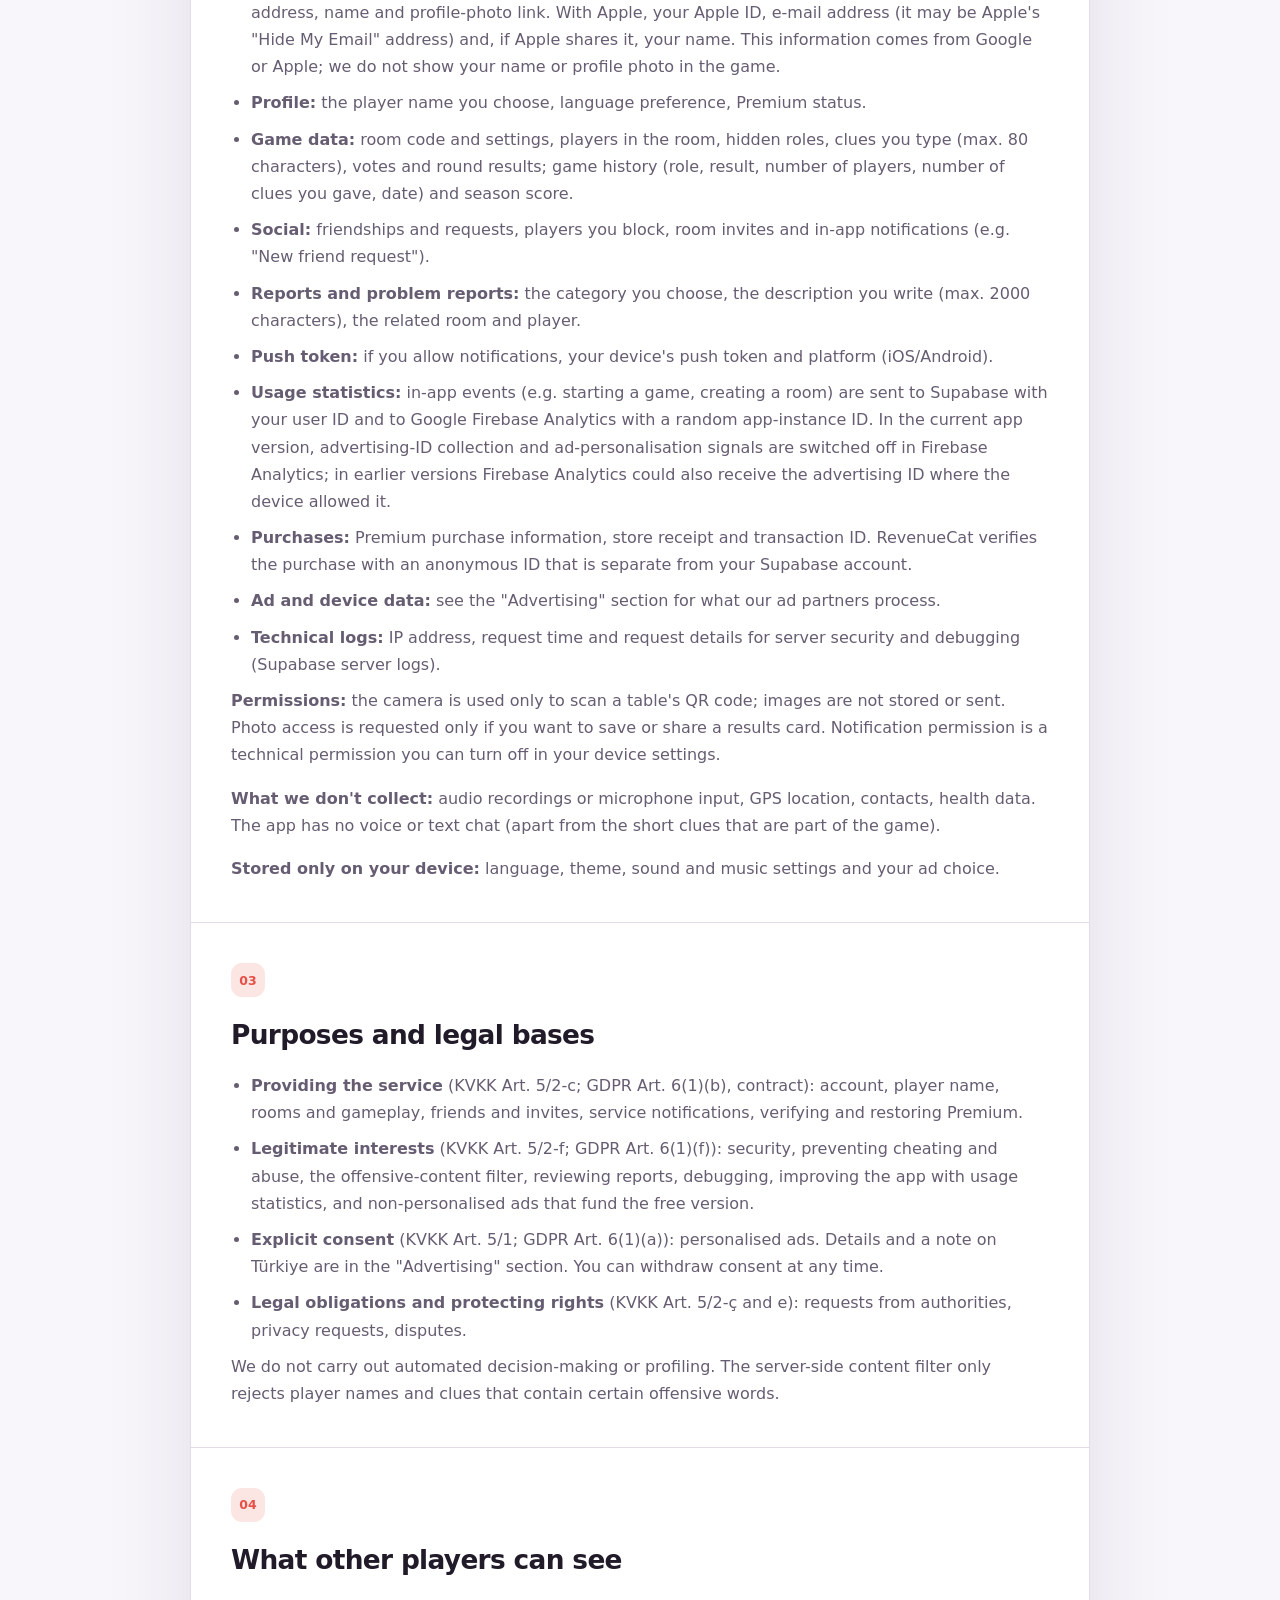
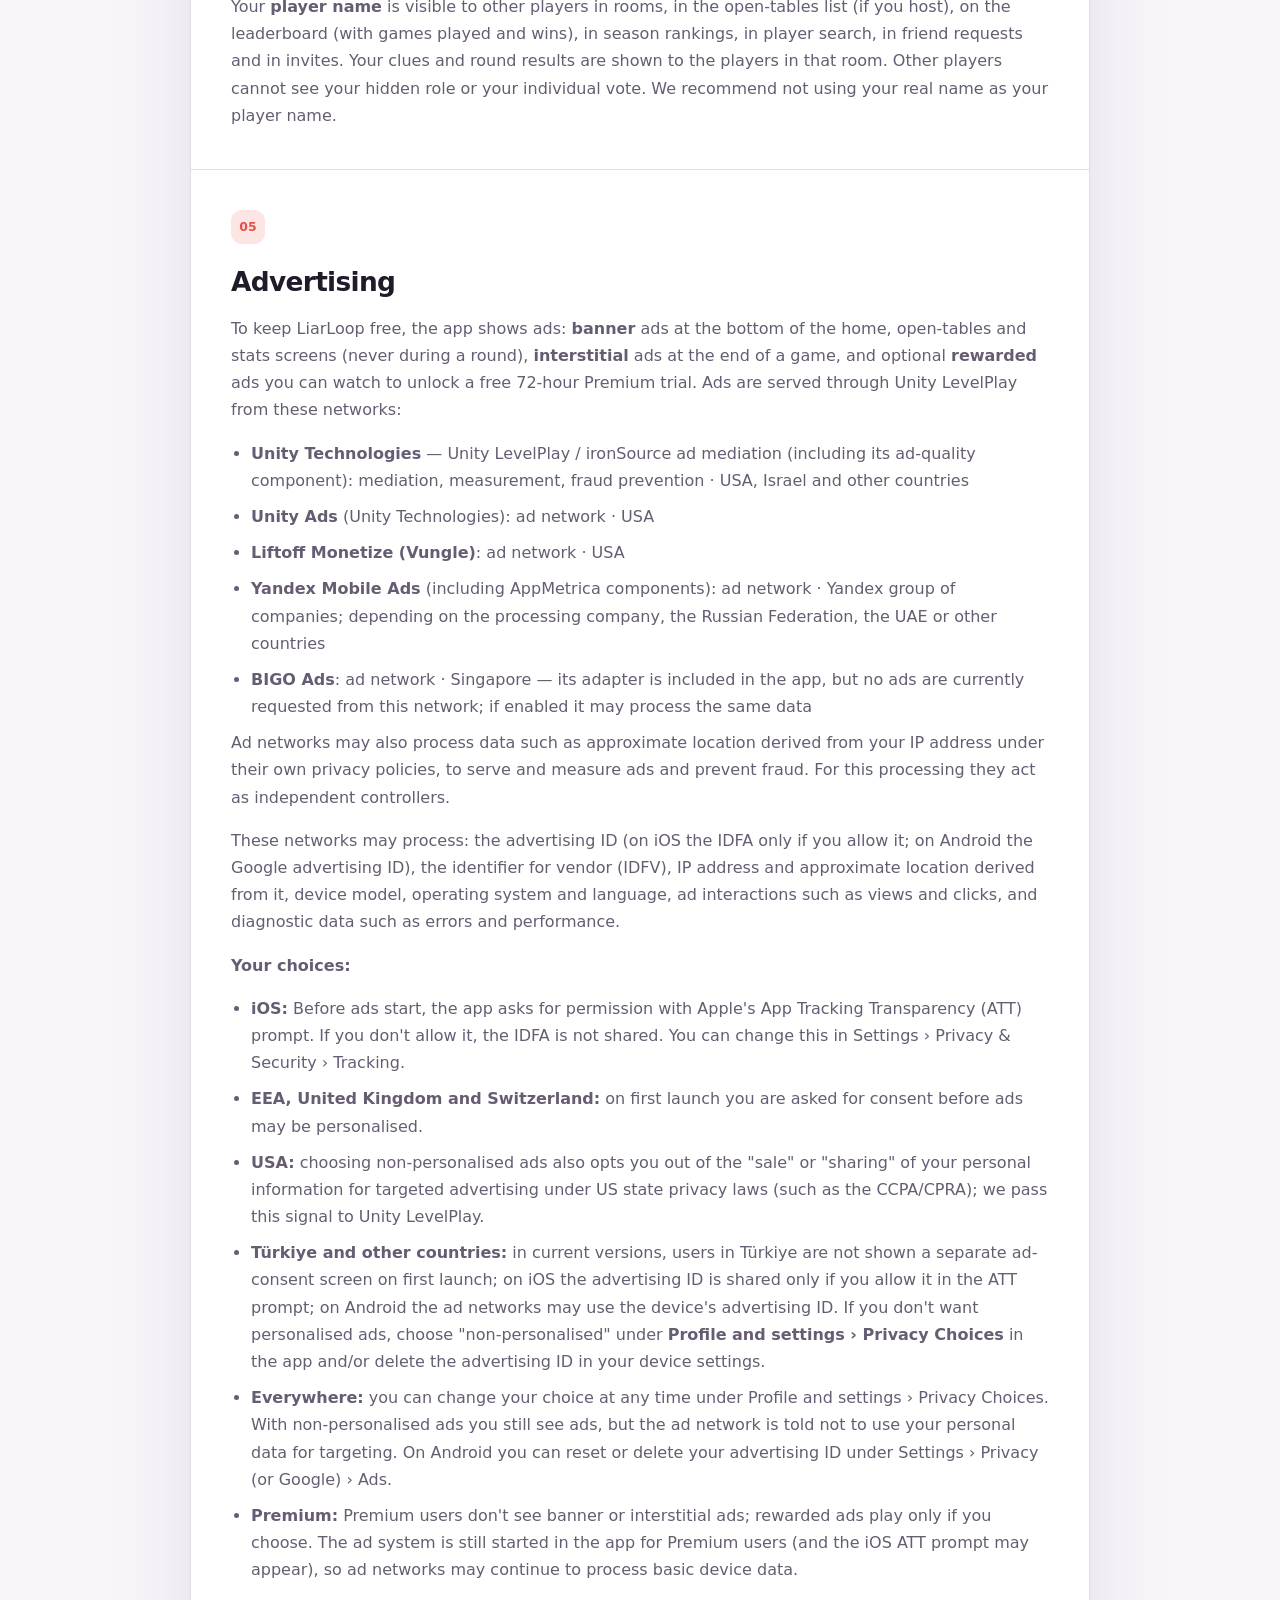
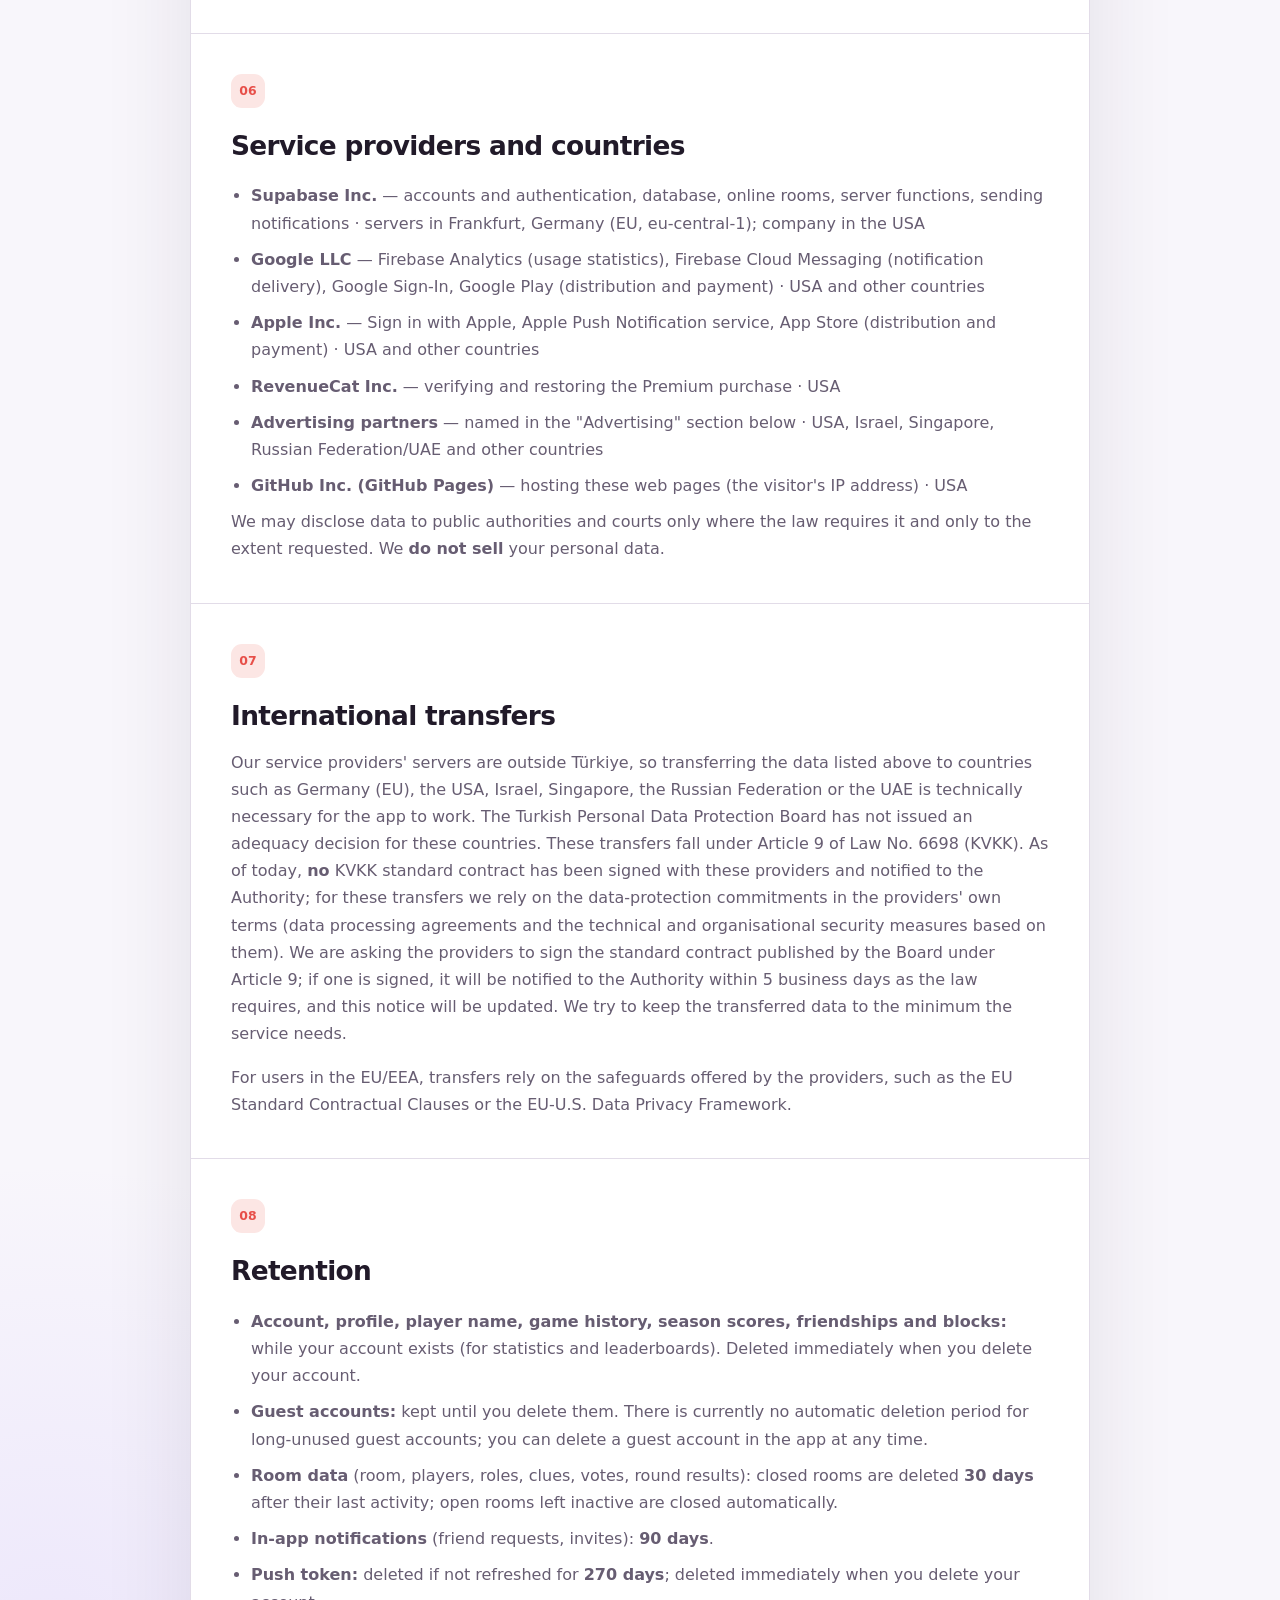
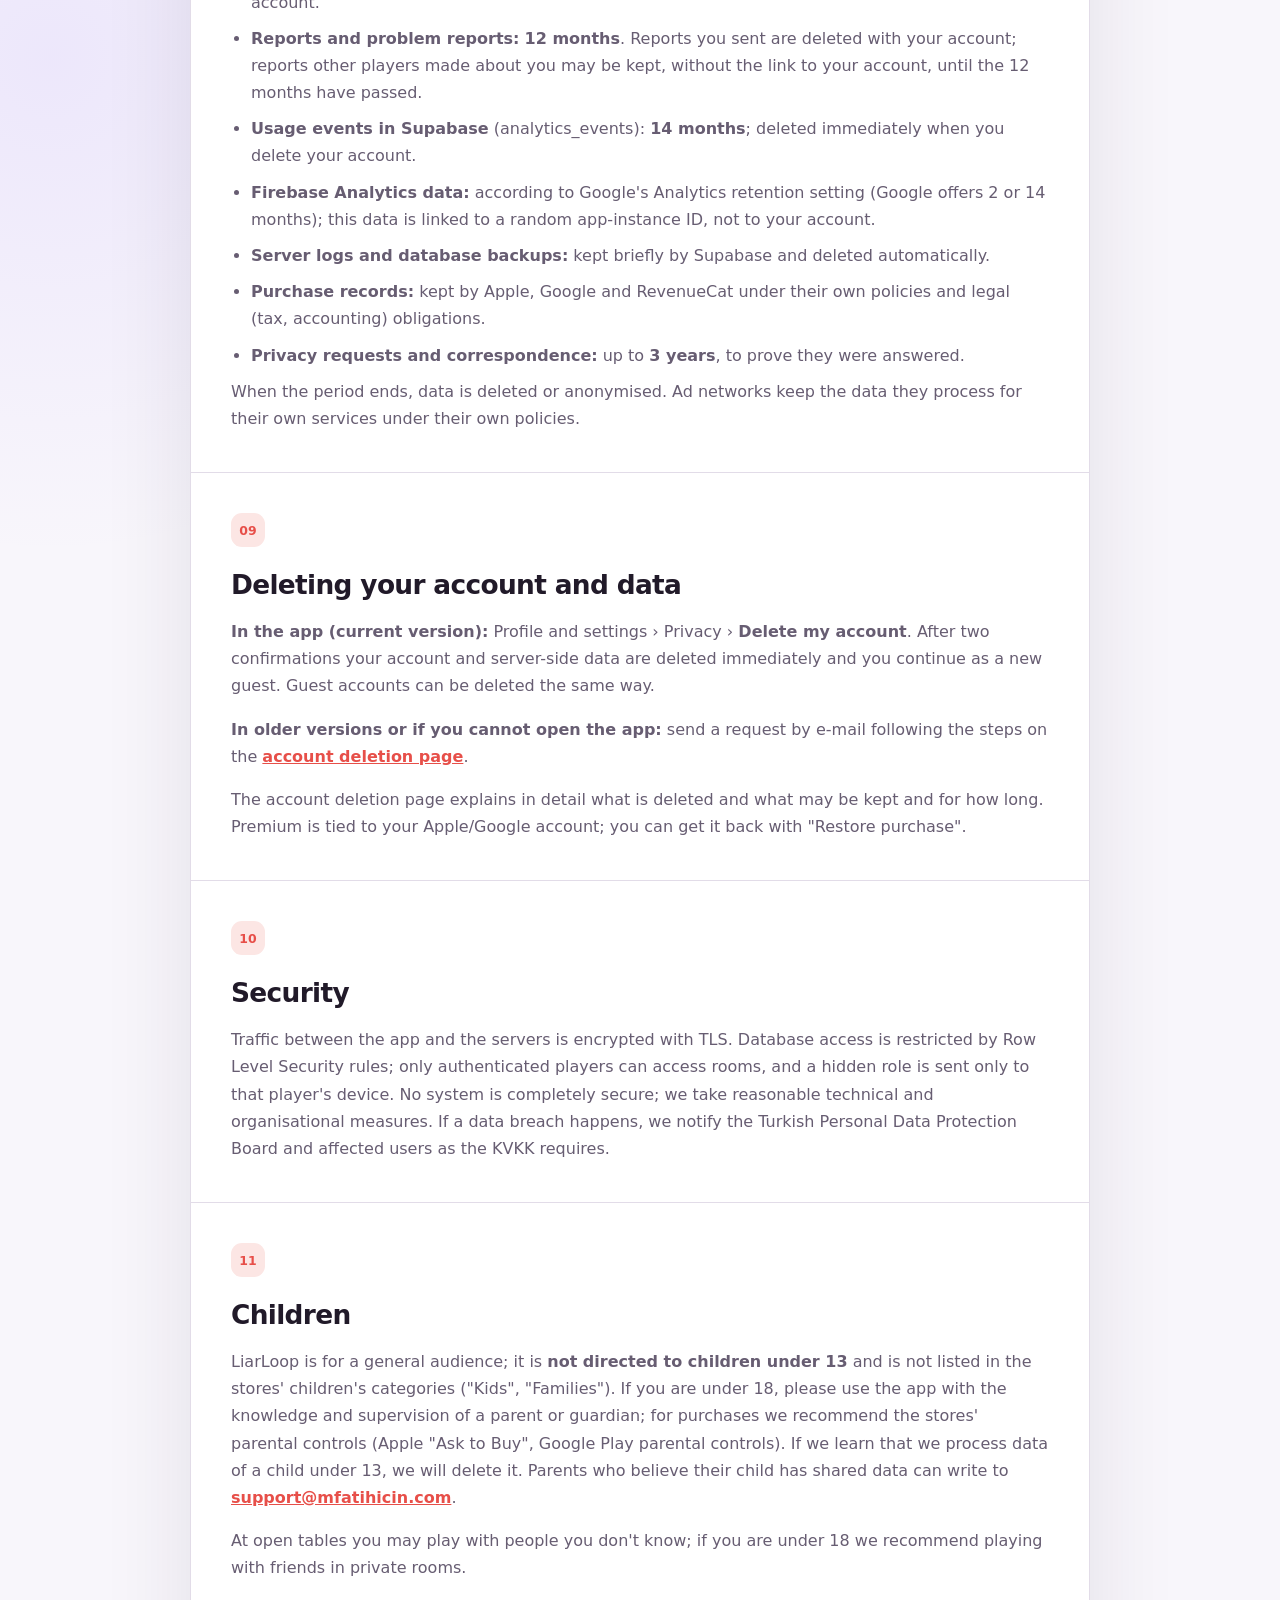
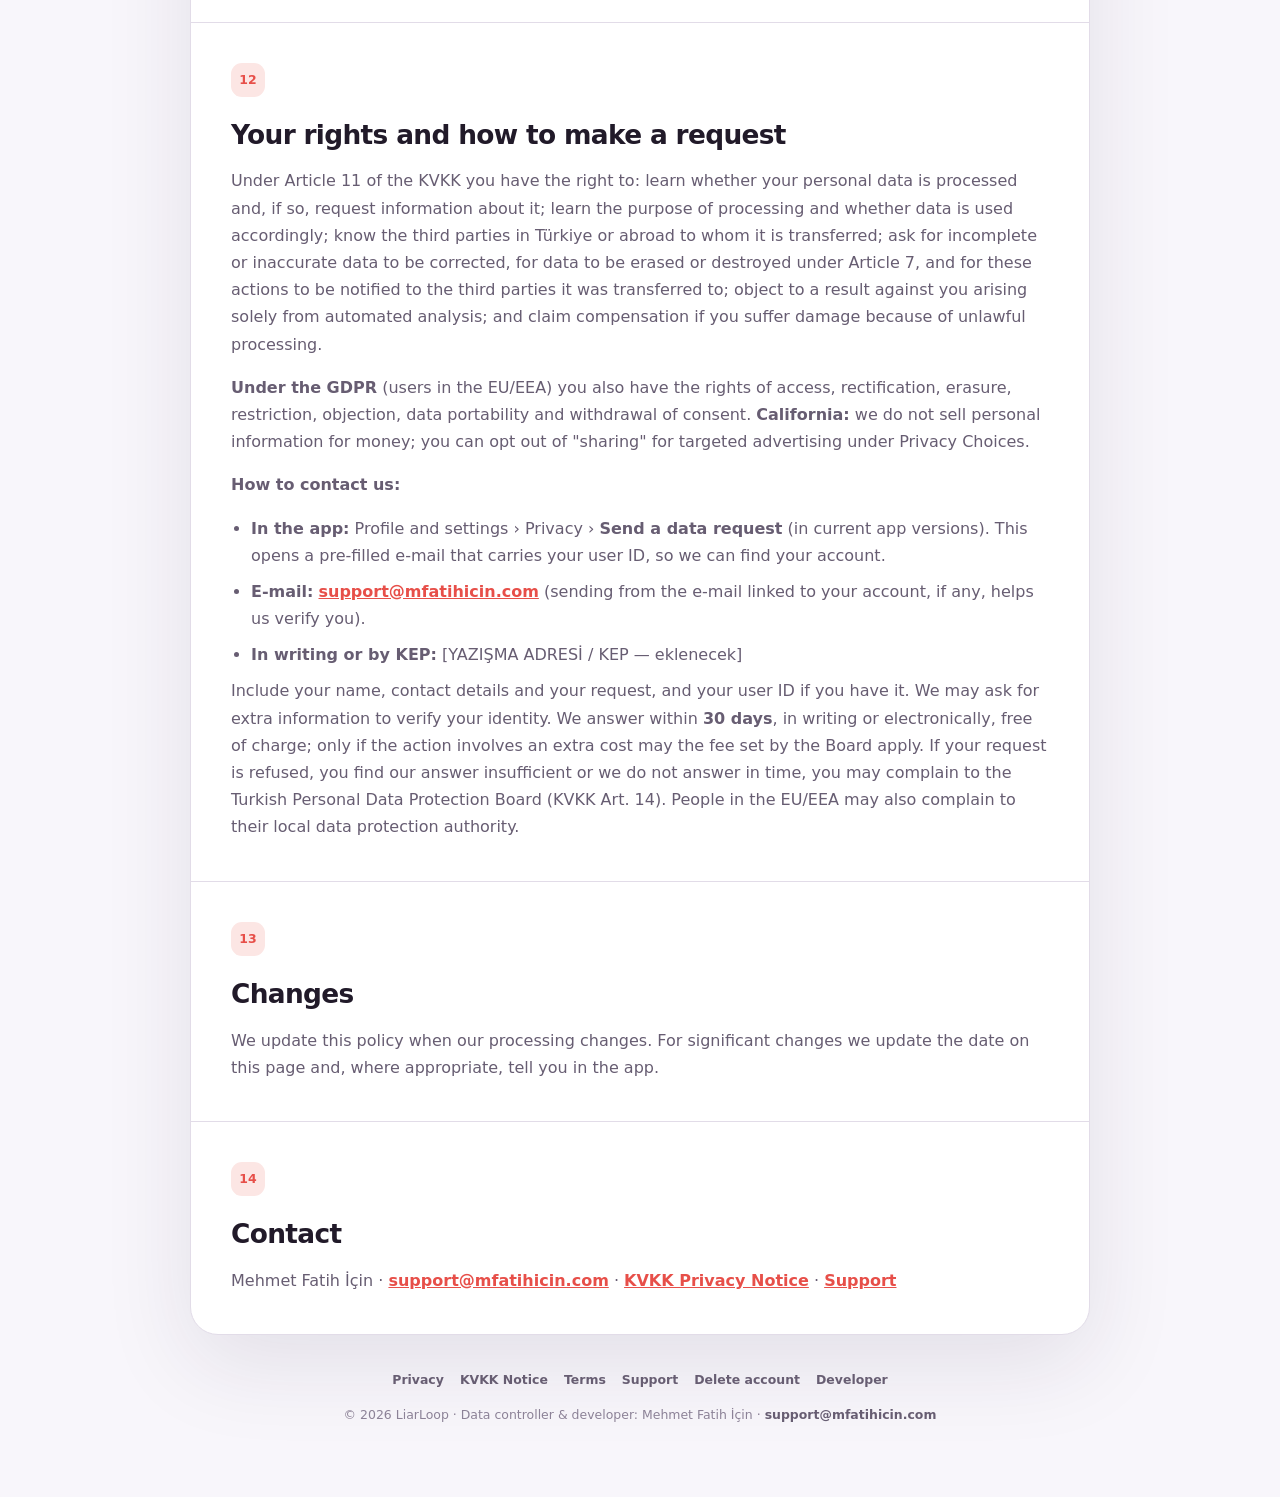
==== commit 9da3cb53: "Legal texts 8 Nov 2026: KVKK notice, privacy, terms, deletion (TR/EN) - index.html: full privacy pol" ====
--- a/index.html
+++ b/index.html
@@ -5,7 +5,7 @@
     <meta name="viewport" content="width=device-width, initial-scale=1" />
     <meta
       name="description"
-      content="Sahtekar mobile game privacy policy and data practices."
+      content="LiarLoop (SahtekarKim) gizlilik politikası / privacy policy."
     />
     <meta name="theme-color" content="#0C0912" />
     <title>LiarLoop — Gizlilik Politikası</title>
@@ -24,6 +24,7 @@
           LIARLOOP
         </a>
         <div class="top-actions">
+          <a class="nav-link" href="kvkk.html">KVKK</a>
           <a class="nav-link" href="support.html">Destek · Support</a>
           <a class="nav-link" href="termsofuse.html">Koşullar · Terms</a>
           <div class="language-switcher" aria-label="Language">
@@ -40,158 +41,178 @@
       <div data-language-content="tr">
         <section class="hero">
           <p class="eyebrow">GİZLİLİK · ŞEFFAFLIK · GÜVENLİ OYUN</p>
-          <h1>Gizliliğin oyunun parçası değil, güvencemiz.</h1>
+          <h1>Gizlilik Politikası</h1>
           <p class="hero-copy">
-            Bu politika LiarLoop’un hangi bilgileri kullandığını, çevrimiçi
-            odaların nasıl çalıştığını ve tercihlerini nasıl yönetebileceğini
-            açıklar.
+            Bu politika, LiarLoop (cihazdaki adı: SahtekarKim) uygulamasında hangi kişisel verilerin, neden ve nasıl işlendiğini, kimlerle paylaşıldığını ve haklarını açıklar. KVKK kapsamındaki resmî bilgilendirme ayrıca <a href="kvkk.html">KVKK Aydınlatma Metni</a> sayfasındadır.
           </p>
-          <span class="updated">Son güncelleme: 19 Ekim 2026</span>
+          <span class="updated">Son güncelleme: 8 Kasım 2026</span>
         </section>
-
+        <div class="notice">
+          <span class="notice-icon" aria-hidden="true">📝</span>
+          <div>
+            <strong>8 Kasım 2026 güncellemesi</strong>
+            <p>
+              Veri sorumlusu ve iletişim bilgileri; Google/Apple ile girişte alınan bilgiler; diğer oyunculara görünen bilgiler; reklam ağlarının adları ve ülkeleri; analitik; saklama süreleri; yurt dışına aktarım; uygulama içi hesap silme ve KVKK hakları eklendi. Ayrı bir <a href="kvkk.html">KVKK Aydınlatma Metni</a> yayımlandı. Destek adresi artık support@mfatihicin.com. Önceki sürüm: 19 Ekim 2026.
+            </p>
+          </div>
+        </div>
         <div class="notice">
           <span class="notice-icon" aria-hidden="true">🔇</span>
           <div>
-            <strong>Ses kaydı yapmıyoruz.</strong>
+            <strong>Kısaca</strong>
             <p>
-              LiarLoop oyun içinde sesli görüşme sunmaz; mikrofonundan ses
-              toplamaz veya saklamaz.
+              Misafir olarak başlarsın; hesap açmak zorunlu değil. Oyuncu adın diğer oyunculara görünür. Oyun verileri Supabase'in Frankfurt (Almanya) sunucularında tutulur. Uygulama reklam gösterir ve kullanım istatistikleri toplar. Ses kaydı yapmayız. Hesabını uygulamanın güncel sürümünde Profil ve ayarlar › Gizlilik › Hesabımı sil ile silebilirsin. Verilerini satmayız.
             </p>
           </div>
         </div>
-
         <article class="content-card">
           <section class="section">
             <span class="section-number">01</span>
-            <h2>Topladığımız bilgiler</h2>
-            <p>Oyunun çalışması için aşağıdaki sınırlı bilgiler işlenebilir:</p>
-            <ul>
-              <li>Misafir veya kayıtlı kullanıcı kimliği</li>
-              <li>Seçtiğin oyuncu adı ve isteğe bağlı e-posta adresi</li>
-              <li>Dil ve tema gibi uygulama tercihleri</li>
-              <li>
-                Oda üyeliği, oyun aşaması, ipucu, oy ve tur sonucu verileri
-              </li>
-              <li>
-                Güvenlik ve hata tespiti için gereken temel teknik günlükler
-              </li>
-            </ul>
-          </section>
-
+            <h2>Veri sorumlusu</h2>
+<ul>
+              <li><strong>Veri sorumlusu ve hizmet sağlayıcı:</strong> Mehmet Fatih İçin (gerçek kişi, bağımsız uygulama geliştiricisi, Türkiye)</li>
+              <li><strong>E-posta:</strong> <a href="mailto:support@mfatihicin.com">support@mfatihicin.com</a></li>
+              <li><strong>Yazışma adresi / KEP:</strong> [YAZIŞMA ADRESİ / KEP — eklenecek]</li>
+              <li><strong>İnternet sitesi:</strong> <a href="https://mfatihicin.com">https://mfatihicin.com</a></li>
+            </ul>
+            <p>LiarLoop bir şirket tarafından değil, tek bir kişi tarafından geliştirilir ve yayımlanır.</p>
+          </section>
           <section class="section">
             <span class="section-number">02</span>
-            <h2>Bilgileri neden kullanıyoruz?</h2>
-            <p>
-              Bilgileri oda oluşturmak, oyuncuları eşleştirmek, gizli rolleri
-              doğru cihaza göndermek, oyun durumunu senkronize etmek,
-              tercihlerini hatırlamak, güvenliği sağlamak ve kötüye kullanımı
-              önlemek için kullanırız.
-            </p>
-          </section>
-
+            <h2>Topladığımız veriler</h2>
+<ul>
+              <li><strong>Hesap:</strong> İlk açılışta otomatik bir misafir hesap ve rastgele bir kullanıcı kimliği oluşturulur; hesabın oluşturulma ve son giriş zamanı tutulur.</li>
+              <li><strong>İsteğe bağlı hesap bağlama:</strong> E-posta ve şifreyle bağlarsan e-posta adresin (şifren yalnızca şifrelenmiş özet olarak saklanır, biz göremeyiz). Google ile bağlarsan Google hesap kimliğin, e-posta adresin, adın ve profil fotoğrafı bağlantın. Apple ile bağlarsan Apple kimliğin, e-posta adresin (Apple'ın "E-postamı Gizle" adresi olabilir) ve Apple paylaşırsa adın. Bu bilgiler Google'dan veya Apple'dan gelir; adını ve profil fotoğrafını oyunda göstermeyiz.</li>
+              <li><strong>Profil:</strong> seçtiğin oyuncu adı, dil tercihi, Premium durumu.</li>
+              <li><strong>Oyun verileri:</strong> oda kodu ve ayarları, odadaki oyuncular, gizli roller, yazdığın ipuçları (en çok 80 karakter), oylar ve tur sonuçları; oyun geçmişi (rol, sonuç, oyuncu sayısı, verdiğin ipucu sayısı, tarih) ve sezon puanı.</li>
+              <li><strong>Sosyal:</strong> arkadaşlıklar ve istekler, engellediğin oyuncular, oda davetleri ve uygulama içi bildirimler (ör. "Yeni arkadaşlık isteği").</li>
+              <li><strong>Şikâyet ve sorun bildirimleri:</strong> seçtiğin kategori, yazdığın açıklama (en çok 2000 karakter), ilgili oda ve oyuncu.</li>
+              <li><strong>Bildirim jetonu:</strong> bildirimlere izin verirsen cihazının bildirim jetonu ve platformu (iOS/Android).</li>
+              <li><strong>Kullanım istatistikleri:</strong> uygulama içi olaylar (ör. oyun başlatma, oda kurma) Supabase'e kullanıcı kimliğinle, Google Firebase Analytics'e ise rastgele bir uygulama kurulum kimliğiyle gönderilir. Uygulamanın güncel sürümünde Firebase Analytics'te reklam kimliği toplama ve reklam kişiselleştirme sinyalleri kapalıdır; daha önceki sürümlerde Firebase Analytics, cihaz izin verdiğinde reklam kimliğini de alabiliyordu.</li>
+              <li><strong>Satın alma:</strong> Premium satın alma bilgisi, mağaza makbuzu ve işlem kimliği. RevenueCat, satın alımı Supabase hesabından bağımsız, anonim bir kimlikle doğrular.</li>
+              <li><strong>Reklam ve cihaz verileri:</strong> reklam ortaklarının işlediği veriler için "Reklamlar" bölümüne bak.</li>
+              <li><strong>Teknik kayıtlar:</strong> sunucu güvenliği ve hata ayıklama için IP adresi, istek zamanı ve istek bilgisi (Supabase sunucu günlükleri).</li>
+            </ul>
+            <p><strong>İzinler:</strong> Kamera yalnızca masanın QR kodunu okumak için kullanılır; görüntü kaydedilmez ve gönderilmez. Fotoğraf erişimi yalnızca sonuç kartını kaydetmek veya paylaşmak istersen istenir. Bildirim izni teknik bir izindir; cihaz ayarlarından kapatabilirsin.</p>
+            <p><strong>Toplamadıklarımız:</strong> ses kaydı ve mikrofon, GPS konumu, rehber, sağlık verisi. Uygulamada sesli veya yazılı sohbet yoktur (oyunun parçası olan kısa ipuçları hariç).</p>
+            <p><strong>Yalnızca cihazında kalanlar:</strong> dil, tema, ses ve müzik tercihleri ile reklam tercihin.</p>
+          </section>
           <section class="section">
             <span class="section-number">03</span>
-            <h2>Supabase ve çevrimiçi oyun</h2>
-            <p>
-              Hesap, veritabanı ve anlık oda iletişimi için Supabase kullanılır.
-              Oda erişimi kimliği doğrulanmış oyuncular ve satır düzeyi güvenlik
-              kurallarıyla sınırlandırılır. Diğer oyuncular gizli rolünü veya
-              bireysel oy tercihlerini göremez.
-            </p>
-            <p>
-              Supabase’in uyguladığı güvenlik ve veri işleme uygulamaları için
-              <a
-                href="https://supabase.com/privacy"
-                target="_blank"
-                rel="noreferrer"
-                >Supabase Gizlilik Politikasını</a
-              >
-              inceleyebilirsin.
-            </p>
-          </section>
-
+            <h2>Amaçlar ve hukuki sebepler</h2>
+<ul>
+              <li><strong>Hizmetin sunulması</strong> (KVKK m.5/2-c; GDPR m.6/1-b, sözleşme): hesap, oyuncu adı, odalar ve oyun, arkadaşlar ve davetler, hizmet bildirimleri, Premium'un doğrulanması ve geri yüklenmesi.</li>
+              <li><strong>Meşru menfaat</strong> (KVKK m.5/2-f; GDPR m.6/1-f): güvenlik, hile ve kötüye kullanımın önlenmesi, uygunsuz içerik filtresi, şikâyetlerin incelenmesi, hata ayıklama, kullanım istatistikleriyle uygulamanın iyileştirilmesi ve ücretsiz sürümü finanse eden kişiselleştirilmemiş reklamlar.</li>
+              <li><strong>Açık rıza</strong> (KVKK m.5/1; GDPR m.6/1-a): kişiselleştirilmiş reklam. Ayrıntı ve Türkiye'ye ilişkin not "Reklamlar" bölümündedir. Rızanı istediğin an geri alabilirsin.</li>
+              <li><strong>Hukuki yükümlülük ve hakların korunması</strong> (KVKK m.5/2-ç ve e): yetkili makamların talepleri, KVKK başvuruları, uyuşmazlıklar.</li>
+            </ul>
+            <p>Otomatik karar alma veya profilleme yapmayız. Sunucudaki içerik filtresi, belirli uygunsuz kelimeleri içeren oyuncu adlarını ve ipuçlarını yalnızca reddeder.</p>
+          </section>
           <section class="section">
             <span class="section-number">04</span>
-            <h2>Reklamlar, analiz ve satın almalar</h2>
-            <p>
-              LiarLoop ücretsiz kalabilmek için reklam gösterir: ekranın altında
-              banner reklamlar, oyun bitiminde geçiş reklamları ve isteğe bağlı
-              olarak izlenip 72 saatlik Premium denemesi açan ödüllü reklamlar.
-              Reklamlar <strong>Unity LevelPlay (ironSource)</strong> ve onun
-              reklam ortakları tarafından sunulur.
-            </p>
-            <p>Unity ve reklam ortakları şu verileri işleyebilir:</p>
-            <ul>
-              <li>
-                Cihaz kimlikleri: reklam kimliği (iOS’ta IDFA, Android’de Google
-                reklam kimliği) ve uygulama satıcısı kimliği (IDFV)
-              </li>
-              <li>IP adresi ve buna dayalı yaklaşık konum</li>
-              <li>Cihaz modeli, işletim sistemi, dil gibi cihaz bilgileri</li>
-              <li>Reklam görüntüleme ve tıklama gibi reklam etkileşimleri</li>
-              <li>Hata ve performans gibi tanılama verileri</li>
-            </ul>
-            <p>
-              <strong>iOS:</strong> LiarLoop, Apple’ın Uygulama İzleme Şeffaflığı
-              (ATT) penceresiyle izin ister. İzin vermezsen IDFA paylaşılmaz ve
-              reklamlar diğer uygulama ve sitelerdeki etkinliğine göre
-              kişiselleştirilmez. Tercihini istediğin zaman Ayarlar &gt; Gizlilik
-              ve Güvenlik &gt; İzleme bölümünden değiştirebilirsin.
-            </p>
-            <p>
-              <strong>Android:</strong> Reklamlar Google reklam kimliğini
-              kullanabilir. Cihazının Ayarlar &gt; Gizlilik (veya Google) &gt;
-              Reklamlar bölümünden reklam kimliğini sıfırlayabilir veya
-              silebilirsin.
-            </p>
-            <p>
-              Premium, banner ve geçiş reklamlarını kaldırır. Unity’nin veri
-              uygulamaları için
-              <a href="https://unity.com/legal/game-player-and-app-user-privacy-policy" target="_blank" rel="noreferrer"
-                >Unity Oyuncu ve Uygulama Kullanıcısı Gizlilik Politikasını</a
-              >
-              inceleyebilirsin.
-            </p>
-            <p><strong>Reklam tercihleriniz (AEA, Birleşik Krallık, İsviçre ve ABD):</strong> Avrupa Ekonomik Alanı, Birleşik Krallık veya İsviçre'deysen LiarLoop, reklamlar kişiselleştirilmeden önce onayını ister. Kişiselleştirilmemiş reklamları seçersen reklam görmeye devam edersin, ancak reklam ağına kişisel verilerini hedefleme için kullanmaması bildirilir. ABD'deysen kişiselleştirilmemiş reklamları seçmen, ABD eyalet gizlilik yasaları (CCPA/CPRA gibi) kapsamında kişisel bilgilerinin hedefli reklam amacıyla "satılmasını" veya "paylaşılmasını" da reddetmen anlamına gelir; bu "satma/paylaşma" sinyalini Unity LevelPlay'e iletiriz. Tercihini istediğin zaman uygulamada Profil ve Ayarlar &gt; Gizlilik Seçenekleri bölümünden değiştirebilirsin. AEA/Birleşik Krallık'ta kişiselleştirilmiş reklamların hukuki dayanağı, istediğin zaman geri çekebileceğin açık rızandır (GDPR md. 6(1)(a)).</p>
-            <p>
-              Uygulama analizi ve anlık bildirimler için Google Firebase
-              kullanılır. Ödemeler Apple App Store veya Google Play tarafından
-              işlenir, Premium durumu RevenueCat ile yönetilir; kart bilgilerine
-              erişmeyiz.
-            </p>
-          </section>
-
+            <h2>Diğer oyuncuların gördükleri</h2>
+<p>Seçtiğin <strong>oyuncu adı</strong> odalarda, açık masalar listesinde (oda sahibiysen), liderlik tablosunda (oyun ve galibiyet sayısıyla), sezon tablosunda, oyuncu aramasında, arkadaşlık isteklerinde ve davetlerde diğer oyunculara görünür. Yazdığın ipuçları ve tur sonuçları o odadaki oyunculara gösterilir. Diğer oyuncular gizli rolünü ve bireysel oy tercihini göremez. Gerçek adını oyuncu adı olarak kullanmamanı öneririz.</p>
+          </section>
           <section class="section">
             <span class="section-number">05</span>
-            <h2>Saklama ve hesap tercihleri</h2>
-            <p>
-              Oyun verilerini hizmeti çalıştırmak, güvenliği korumak ve yasal
-              yükümlülükleri yerine getirmek için gereken süre boyunca saklarız.
-              Misafir hesap cihaz veya uygulama verileri silindiğinde
-              kurtarılamayabilir. Kayıtlı hesapla verilerinin düzeltilmesini
-              veya silinmesini talep edebilirsin.
-            </p>
-          </section>
-
+            <h2>Reklamlar</h2>
+<p>LiarLoop'un ücretsiz kalabilmesi için uygulamada reklam gösterilir: ana ekran, açık masalar ve istatistik ekranlarının altında <strong>banner</strong> reklamlar (oyun turu sırasında değil), oyun bitiminde <strong>geçiş</strong> reklamları ve isteğe bağlı olarak izleyip 72 saatlik ücretsiz Premium denemesi açabileceğin <strong>ödüllü</strong> reklamlar. Reklamlar Unity LevelPlay aracılığıyla, aşağıdaki ağlardan gelir:</p>
+            <ul>
+              <li><strong>Unity Technologies</strong> — Unity LevelPlay / ironSource reklam aracılığı (reklam kalitesi bileşeni dahil): reklam aracılığı, ölçüm, sahtekarlık önleme · ABD, İsrail ve diğer ülkeler</li>
+              <li><strong>Unity Ads</strong> (Unity Technologies): reklam ağı · ABD</li>
+              <li><strong>Liftoff Monetize (Vungle)</strong>: reklam ağı · ABD</li>
+              <li><strong>Yandex Mobile Ads</strong> (AppMetrica bileşenleri dahil): reklam ağı · Yandex şirketler grubu; işleyen şirkete göre Rusya Federasyonu, BAE veya diğer ülkeler</li>
+              <li><strong>BIGO Ads</strong>: reklam ağı · Singapur — uygulamada bağdaştırıcısı bulunur, şu an bu ağdan reklam istenmez; etkinleştirilirse aynı verileri işleyebilir</li>
+            </ul>
+            <p>Reklam ağları, reklamı göstermek, ölçmek ve sahtekarlığı önlemek için kendi gizlilik politikaları kapsamında IP adresine dayalı yaklaşık konum gibi verileri de işleyebilir. Bu ağlar bu işlemler bakımından kendi adına veri sorumlusudur.</p>
+            <p>Bu ağlar şu verileri işleyebilir: reklam kimliği (iOS'ta IDFA yalnızca izin verirsen; Android'de Google reklam kimliği), uygulama satıcı kimliği (IDFV), IP adresi ve buna dayalı yaklaşık konum, cihaz modeli, işletim sistemi ve dil, reklam görüntüleme ve tıklama gibi etkileşimler, hata ve performans gibi tanılama verileri.</p>
+            <p><strong>Seçimlerin:</strong></p>
+            <ul>
+              <li><strong>iOS:</strong> Reklam sistemi başlamadan önce Apple'ın Uygulama İzleme Şeffaflığı (ATT) penceresiyle izin istenir. İzin vermezsen IDFA paylaşılmaz. Tercihini Ayarlar › Gizlilik ve Güvenlik › İzleme bölümünden değiştirebilirsin.</li>
+              <li><strong>AEA, Birleşik Krallık ve İsviçre:</strong> İlk açılışta reklamların kişiselleştirilmesi için onayın sorulur.</li>
+              <li><strong>ABD:</strong> Kişiselleştirilmemiş reklamı seçmen, ABD eyalet gizlilik yasaları (CCPA/CPRA gibi) kapsamında kişisel bilgilerinin hedefli reklam için "satılmasını" veya "paylaşılmasını" reddetmen anlamına gelir; bu sinyali Unity LevelPlay'e iletiriz.</li>
+              <li><strong>Türkiye ve diğer ülkeler:</strong> Şu anki sürümlerde Türkiye'deki kullanıcılara ilk açılışta ayrı bir reklam rıza ekranı gösterilmez; iOS'ta reklam kimliği yalnızca ATT'de izin verirsen paylaşılır; Android'de reklam ağları cihazın reklam kimliğini kullanabilir. Kişiselleştirilmiş reklam istemiyorsan uygulamadaki <strong>Profil ve ayarlar › Gizlilik Seçenekleri</strong> ile "kişiselleştirilmemiş" seçeneğini seçebilir ve/veya cihaz ayarlarından reklam kimliğini silebilirsin.</li>
+              <li><strong>Her bölgede:</strong> Seçimini istediğin zaman Profil ve ayarlar › Gizlilik Seçenekleri'nden değiştirebilirsin. Kişiselleştirilmemiş reklamı seçtiğinde de reklam görürsün, ama reklam ağına kişisel verilerini hedefleme için kullanmaması bildirilir. Android'de reklam kimliğini cihazının Ayarlar › Gizlilik (veya Google) › Reklamlar bölümünden sıfırlayabilir veya silebilirsin.</li>
+              <li><strong>Premium:</strong> Premium'da banner ve geçiş reklamları gösterilmez; ödüllü reklamı yalnızca sen istersen izlersin. Premium'da da reklam sistemi uygulamada başlatılır (ve iOS'ta ATT penceresi görünebilir); bu nedenle reklam ağları temel cihaz verilerini işlemeye devam edebilir.</li>
+            </ul>
+          </section>
           <section class="section">
             <span class="section-number">06</span>
-            <h2>Çocukların gizliliği</h2>
-            <p>
-              13 yaşından küçük çocuklardan bilerek kişisel bilgi toplamayız.
-              Böyle bir verinin işlendiğini düşünüyorsan bizimle iletişime geç.
-            </p>
-          </section>
-
+            <h2>Hizmet sağlayıcılar ve ülkeler</h2>
+<ul>
+              <li><strong>Supabase Inc.</strong> — hesap ve kimlik doğrulama, veritabanı, çevrimiçi odalar, sunucu fonksiyonları, bildirim gönderimi · sunucular Frankfurt, Almanya (AB, eu-central-1); şirket ABD'de</li>
+              <li><strong>Google LLC</strong> — Firebase Analytics (kullanım istatistikleri), Firebase Cloud Messaging (bildirim iletimi), Google ile Giriş, Google Play (dağıtım ve ödeme) · ABD ve diğer ülkeler</li>
+              <li><strong>Apple Inc.</strong> — Apple ile Giriş, Apple Push Notification service, App Store (dağıtım ve ödeme) · ABD ve diğer ülkeler</li>
+              <li><strong>RevenueCat Inc.</strong> — Premium satın alımını doğrulama ve geri yükleme · ABD</li>
+              <li><strong>Reklam ortakları</strong> — aşağıdaki "Reklamlar" bölümünde adlarıyla sayılmıştır · ABD, İsrail, Singapur, Rusya Federasyonu/BAE ve diğer ülkeler</li>
+              <li><strong>GitHub Inc. (GitHub Pages)</strong> — bu web sayfalarının barındırılması (sayfayı ziyaret edenin IP adresi) · ABD</li>
+            </ul>
+            <p>Kanunen yetkili kamu kurum ve kuruluşları ile yargı mercilerine, yalnızca hukuki bir yükümlülük olduğunda ve talep edilen ölçüde veri verebiliriz. Kişisel verilerini <strong>satmayız</strong>.</p>
+          </section>
           <section class="section">
             <span class="section-number">07</span>
+            <h2>Yurt dışına aktarım</h2>
+<p>Hizmet sağlayıcılarımızın sunucuları Türkiye dışındadır; yukarıda sayılan verilerin Almanya (AB), ABD, İsrail, Singapur, Rusya Federasyonu veya BAE gibi ülkelere aktarılması uygulamanın çalışması için teknik bir gerekliliktir. Bu ülkeler için Kişisel Verileri Koruma Kurulu'nun verdiği bir yeterlilik kararı bulunmamaktadır. Bu aktarımlar KVKK m.9 kapsamındadır. Bugün itibarıyla sağlayıcılarla imzalanmış ve Kurum'a bildirilmiş bir KVKK standart sözleşmesi <strong>bulunmamaktadır</strong>; aktarımlarda sağlayıcıların sözleşmelerinde yer alan veri koruma taahhütlerine (veri işleme sözleşmeleri ve bunlara dayalı teknik ve idari güvenlik önlemleri) dayanıyoruz. KVKK m.9'da öngörülen standart sözleşmenin imzalanmasını sağlayıcılardan talep ediyoruz; bir sözleşme imzalanırsa Kanun gereği 5 iş günü içinde Kurum'a bildirilecek ve bu metin güncellenecektir. Aktarılan veriyi, hizmetin gerektirdiği en az düzeyde tutmaya çalışıyoruz.</p>
+            <p>AB/AEA'daki kullanıcılar için aktarımlar, sağlayıcıların sunduğu AB Standart Sözleşme Maddeleri veya AB-ABD Veri Gizliliği Çerçevesi gibi güvencelere dayanır.</p>
+          </section>
+          <section class="section">
+            <span class="section-number">08</span>
+            <h2>Saklama süreleri</h2>
+<ul>
+              <li><strong>Hesap, profil, oyuncu adı, oyun geçmişi, sezon puanları, arkadaşlıklar ve engellemeler:</strong> hesabın var olduğu sürece (istatistik ve sıralamalar için). Hesabını sildiğinde hemen silinir.</li>
+              <li><strong>Misafir hesaplar:</strong> sen silene kadar saklanır. Uzun süre kullanılmayan misafir hesapların kendiliğinden silinmesi için bir süre şu an uygulanmamaktadır; misafir hesabını da uygulamadan istediğin an silebilirsin.</li>
+              <li><strong>Oda verileri</strong> (oda, oyuncular, roller, ipuçları, oylar, tur sonuçları): kapanan odalar son işlemden <strong>30 gün</strong> sonra silinir; uzun süre hareketsiz kalan açık odalar otomatik kapatılır.</li>
+              <li><strong>Uygulama içi bildirimler</strong> (arkadaşlık isteği, davet): <strong>90 gün</strong>.</li>
+              <li><strong>Bildirim jetonu:</strong> <strong>270 gün</strong> boyunca yenilenmezse silinir; hesabını silince hemen silinir.</li>
+              <li><strong>Şikâyet ve sorun bildirimleri:</strong> <strong>12 ay</strong>. Gönderdiğin bildirimler hesabını silince silinir; başka oyuncuların senin hakkında yaptığı şikâyetler, seninle bağı kaldırılarak 12 ay dolana kadar saklanabilir.</li>
+              <li><strong>Supabase'teki kullanım olayları</strong> (analytics_events): <strong>14 ay</strong>; hesabını silince hemen silinir.</li>
+              <li><strong>Firebase Analytics verileri:</strong> Google'ın Analytics saklama ayarına göre (Google'ın sunduğu seçenekler: 2 veya 14 ay); bu veriler hesabınla değil, rastgele bir uygulama kurulum kimliğiyle ilişkilidir.</li>
+              <li><strong>Sunucu günlükleri ve veritabanı yedekleri:</strong> Supabase tarafından kısa süreli tutulur ve kendiliğinden silinir.</li>
+              <li><strong>Satın alma kayıtları:</strong> Apple, Google ve RevenueCat tarafından, kendi politikaları ve yasal (vergi, muhasebe) yükümlülükleri gereği saklanır.</li>
+              <li><strong>KVKK başvuruları ve yazışmalar:</strong> cevaplandığını ispat etmek için en fazla <strong>3 yıl</strong>.</li>
+            </ul>
+            <p>Süre dolunca veriler silinir veya anonim hale getirilir. Reklam ağları, kendi hizmetleri kapsamında işledikleri verileri kendi politikalarına göre saklar.</p>
+          </section>
+          <section class="section">
+            <span class="section-number">09</span>
+            <h2>Hesabını ve verilerini silme</h2>
+<p><strong>Uygulama içinden (güncel sürüm):</strong> Profil ve ayarlar › Gizlilik › <strong>Hesabımı sil</strong>. İki onaydan sonra hesabın ve sunucudaki verilerin hemen silinir; uygulamayı yeni bir misafir olarak kullanmaya devam edersin. Misafir hesaplar da bu yolla silinebilir.</p>
+            <p><strong>Eski sürümlerde veya uygulamaya erişemiyorsan:</strong> <a href="account-deletion.html">Hesap silme sayfasındaki</a> adımlarla e-postayla talep gönderebilirsin.</p>
+            <p>Neyin silindiği ve neyin ne kadar saklanabileceği hesap silme sayfasında ayrıntılı yazılıdır. Premium, Apple/Google hesabına bağlıdır; "Satın alımı geri yükle" ile geri alabilirsin.</p>
+          </section>
+          <section class="section">
+            <span class="section-number">10</span>
+            <h2>Güvenlik</h2>
+<p>Uygulama ile sunucular arasındaki trafik TLS ile şifrelenir. Veritabanı erişimi satır düzeyi güvenlik (RLS) kurallarıyla sınırlanır; odalara yalnızca kimliği doğrulanmış oyuncular erişebilir ve gizli rol yalnızca ilgili oyuncunun cihazına gönderilir. Hiçbir sistem tamamen güvenli değildir; makul teknik ve idari önlemleri alırız. Bir veri ihlali olursa KVKK gereği Kişisel Verileri Koruma Kurulu'na ve etkilenen kullanıcılara bildirim yaparız.</p>
+          </section>
+          <section class="section">
+            <span class="section-number">11</span>
+            <h2>Çocuklar</h2>
+<p>LiarLoop genel kitleye yöneliktir; <strong>13 yaşından küçük çocuklara yönelik değildir</strong> ve uygulama mağazalarının çocuk kategorilerinde ("Kids", "Families") yer almaz. 18 yaşından küçüksen uygulamayı veli veya vasinin bilgisi ve gözetimiyle kullanmalısın; satın almalar için mağazanın ebeveyn denetimlerini (Apple "Satın Almadan Önce Sor", Google Play ebeveyn denetimleri) kullanmanı öneririz. 13 yaşından küçük bir çocuğa ait veri işlediğimizi öğrenirsek bu veriyi sileriz. Velisiysen ve çocuğunun veri paylaştığını düşünüyorsan <a href="mailto:support@mfatihicin.com">support@mfatihicin.com</a> adresine yaz.</p>
+            <p>Açık masalarda tanımadığın oyuncularla oynayabilirsin; 18 yaşından küçüksen arkadaşlarınla özel odalarda oynamanı öneririz.</p>
+          </section>
+          <section class="section">
+            <span class="section-number">12</span>
+            <h2>Hakların ve başvuru</h2>
+<p>KVKK m.11 kapsamında şu haklara sahipsin: kişisel verilerinin işlenip işlenmediğini öğrenme ve işlenmişse bilgi isteme; işlenme amacını ve amacına uygun kullanılıp kullanılmadığını öğrenme; yurt içinde veya yurt dışında aktarıldığı üçüncü kişileri bilme; eksik veya yanlış işlenmişse düzeltilmesini, KVKK m.7 çerçevesinde silinmesini veya yok edilmesini ve bu işlemlerin aktarılan üçüncü kişilere bildirilmesini isteme; münhasıran otomatik sistemlerle analiz edilmesi sonucu aleyhine bir sonuç çıkmasına itiraz etme; kanuna aykırı işleme nedeniyle zarara uğrarsan zararın giderilmesini talep etme.</p>
+            <p><strong>GDPR kapsamında</strong> (AB/AEA'daki kullanıcılar) ayrıca erişim, düzeltme, silme, işlemeyi kısıtlama, itiraz, veri taşınabilirliği ve rızayı geri alma hakların vardır. <strong>Kaliforniya:</strong> Kişisel bilgilerini para karşılığı satmayız; hedefli reklam için "paylaşma"yı Gizlilik Seçenekleri'nden reddedebilirsin.</p>
+            <p><strong>Başvuru kanalları:</strong></p>
+            <ul>
+              <li><strong>Uygulama içinden:</strong> Profil ve ayarlar › Gizlilik › <strong>Veri talebi gönder</strong> (uygulamanın güncel sürümlerinde). Bu satır, kullanıcı kimliğini içeren hazır bir e-posta açar; böylece hesabını bulmamız kolaylaşır.</li>
+              <li><strong>E-posta:</strong> <a href="mailto:support@mfatihicin.com?subject=LiarLoop%20KVKK%20veri%20talebi">support@mfatihicin.com</a> (hesabına bağlı bir e-posta adresin varsa başvuruyu o adresten göndermen kimliğini doğrulamayı kolaylaştırır).</li>
+              <li><strong>Yazılı olarak veya KEP ile:</strong> [YAZIŞMA ADRESİ / KEP — eklenecek]</li>
+            </ul>
+            <p>Başvurunda adını, iletişim bilgini ve talebini yaz; varsa kullanıcı kimliğini ekle. Kimliğini doğrulamak için ek bilgi isteyebiliriz. Başvurunu en geç <strong>30 gün</strong> içinde, yazılı veya elektronik olarak ve ücretsiz cevaplarız; işlem ayrıca bir maliyet gerektirirse yalnızca Kurul'un belirlediği tarife uygulanabilir. Başvurun reddedilir, cevabımızı yetersiz bulursan veya süresinde cevap alamazsan Kişisel Verileri Koruma Kurulu'na şikâyette bulunabilirsin (KVKK m.14).</p>
+          </section>
+          <section class="section">
+            <span class="section-number">13</span>
+            <h2>Değişiklikler</h2>
+<p>Bu politikayı veri işleme faaliyetlerimiz değiştiğinde güncelleriz. Önemli değişikliklerde bu sayfadaki tarihi değiştirir ve gerekirse uygulama içinde bildiririz.</p>
+          </section>
+          <section class="section">
+            <span class="section-number">14</span>
             <h2>İletişim</h2>
-            <p>
-              Gizlilik soruları ve veri talepleri için
-              <a href="mailto:mfatihicin@gmail.com?subject=Sahtekar%20Gizlilik"
-                >mfatihicin@gmail.com</a
-              >
-              adresine yazabilirsin.
-            </p>
+<p>Mehmet Fatih İçin · <a href="mailto:support@mfatihicin.com?subject=LiarLoop%20Gizlilik">support@mfatihicin.com</a> · <a href="kvkk.html">KVKK Aydınlatma Metni</a> · <a href="support.html">Destek</a></p>
           </section>
         </article>
       </div>
@@ -199,161 +220,193 @@
       <div data-language-content="en">
         <section class="hero">
           <p class="eyebrow">PRIVACY · TRANSPARENCY · SAFE PLAY</p>
-          <h1>Your privacy is not part of the game.</h1>
+          <h1>Privacy Policy</h1>
           <p class="hero-copy">
-            This policy explains what LiarLoop processes, how online rooms work,
-            and how you can manage your choices.
+            This policy explains which personal data the LiarLoop app (shown on devices as SahtekarKim) processes, why and how, who it is shared with, and your rights. The formal notice under Turkish data protection law is on the <a href="kvkk.html">KVKK Privacy Notice</a> page.
           </p>
-          <span class="updated">Last updated: October 19, 2026</span>
+          <span class="updated">Last updated: 8 November 2026</span>
         </section>
-
+        <div class="notice">
+          <span class="notice-icon" aria-hidden="true">📝</span>
+          <div>
+            <strong>Update of 8 November 2026</strong>
+            <p>
+              Added: controller and contact details; data received with Google/Apple sign-in; what other players can see; names and countries of ad networks; analytics; retention periods; international transfers; in-app account deletion and KVKK rights. A separate <a href="kvkk.html">KVKK Privacy Notice</a> was published. The support address is now support@mfatihicin.com. Previous version: 19 October 2026.
+            </p>
+          </div>
+        </div>
         <div class="notice">
           <span class="notice-icon" aria-hidden="true">🔇</span>
           <div>
-            <strong>We do not record audio.</strong>
+            <strong>In short</strong>
             <p>
-              LiarLoop has no in-game voice chat and does not collect or store
-              audio from your microphone.
+              You start as a guest; no account is required. Your player name is visible to other players. Game data is stored on Supabase servers in Frankfurt (Germany). The app shows ads and collects usage statistics. We never record audio. In the current app version you can delete your account under Profile and settings › Privacy › Delete my account. We do not sell your data.
             </p>
           </div>
         </div>
-
         <article class="content-card">
           <section class="section">
             <span class="section-number">01</span>
-            <h2>Information we process</h2>
-            <p>The game may process the following limited information:</p>
-            <ul>
-              <li>A guest or registered user identifier</li>
-              <li>Your chosen player name and optional email address</li>
-              <li>App preferences such as language and theme</li>
-              <li>
-                Room membership, game phase, clues, votes, and round results
-              </li>
-              <li>Basic technical logs needed for security and diagnostics</li>
-            </ul>
-          </section>
-
+            <h2>Data controller</h2>
+<ul>
+              <li><strong>Data controller and service provider:</strong> Mehmet Fatih İçin (natural person, independent app developer, Türkiye)</li>
+              <li><strong>E-mail:</strong> <a href="mailto:support@mfatihicin.com">support@mfatihicin.com</a></li>
+              <li><strong>Postal address / KEP (registered e-mail):</strong> [YAZIŞMA ADRESİ / KEP — eklenecek]</li>
+              <li><strong>Website:</strong> <a href="https://mfatihicin.com">https://mfatihicin.com</a></li>
+            </ul>
+            <p>LiarLoop is developed and published by one individual, not by a company.</p>
+          </section>
           <section class="section">
             <span class="section-number">02</span>
-            <h2>Why we use information</h2>
-            <p>
-              We use information to create rooms, connect players, deliver
-              hidden roles to the correct device, synchronize game state,
-              remember preferences, secure the service, and prevent abuse.
-            </p>
-          </section>
-
+            <h2>Data we collect</h2>
+<ul>
+              <li><strong>Account:</strong> on first launch a guest account with a random user ID is created automatically; its creation and last sign-in times are stored.</li>
+              <li><strong>Optional account linking:</strong> with e-mail and password, your e-mail address (your password is stored only as an encrypted hash; we cannot see it). With Google, your Google account ID, e-mail address, name and profile-photo link. With Apple, your Apple ID, e-mail address (it may be Apple's "Hide My Email" address) and, if Apple shares it, your name. This information comes from Google or Apple; we do not show your name or profile photo in the game.</li>
+              <li><strong>Profile:</strong> the player name you choose, language preference, Premium status.</li>
+              <li><strong>Game data:</strong> room code and settings, players in the room, hidden roles, clues you type (max. 80 characters), votes and round results; game history (role, result, number of players, number of clues you gave, date) and season score.</li>
+              <li><strong>Social:</strong> friendships and requests, players you block, room invites and in-app notifications (e.g. "New friend request").</li>
+              <li><strong>Reports and problem reports:</strong> the category you choose, the description you write (max. 2000 characters), the related room and player.</li>
+              <li><strong>Push token:</strong> if you allow notifications, your device's push token and platform (iOS/Android).</li>
+              <li><strong>Usage statistics:</strong> in-app events (e.g. starting a game, creating a room) are sent to Supabase with your user ID and to Google Firebase Analytics with a random app-instance ID. In the current app version, advertising-ID collection and ad-personalisation signals are switched off in Firebase Analytics; in earlier versions Firebase Analytics could also receive the advertising ID where the device allowed it.</li>
+              <li><strong>Purchases:</strong> Premium purchase information, store receipt and transaction ID. RevenueCat verifies the purchase with an anonymous ID that is separate from your Supabase account.</li>
+              <li><strong>Ad and device data:</strong> see the "Advertising" section for what our ad partners process.</li>
+              <li><strong>Technical logs:</strong> IP address, request time and request details for server security and debugging (Supabase server logs).</li>
+            </ul>
+            <p><strong>Permissions:</strong> the camera is used only to scan a table's QR code; images are not stored or sent. Photo access is requested only if you want to save or share a results card. Notification permission is a technical permission you can turn off in your device settings.</p>
+            <p><strong>What we don't collect:</strong> audio recordings or microphone input, GPS location, contacts, health data. The app has no voice or text chat (apart from the short clues that are part of the game).</p>
+            <p><strong>Stored only on your device:</strong> language, theme, sound and music settings and your ad choice.</p>
+          </section>
           <section class="section">
             <span class="section-number">03</span>
-            <h2>Supabase and online play</h2>
-            <p>
-              Supabase provides accounts, database storage, and live room
-              communication. Authenticated membership and row-level security
-              restrict room access. Other players cannot see your hidden role or
-              individual vote selections.
-            </p>
-            <p>
-              Learn more in the
-              <a
-                href="https://supabase.com/privacy"
-                target="_blank"
-                rel="noreferrer"
-                >Supabase Privacy Policy</a
-              >.
-            </p>
-          </section>
-
+            <h2>Purposes and legal bases</h2>
+<ul>
+              <li><strong>Providing the service</strong> (KVKK Art. 5/2-c; GDPR Art. 6(1)(b), contract): account, player name, rooms and gameplay, friends and invites, service notifications, verifying and restoring Premium.</li>
+              <li><strong>Legitimate interests</strong> (KVKK Art. 5/2-f; GDPR Art. 6(1)(f)): security, preventing cheating and abuse, the offensive-content filter, reviewing reports, debugging, improving the app with usage statistics, and non-personalised ads that fund the free version.</li>
+              <li><strong>Explicit consent</strong> (KVKK Art. 5/1; GDPR Art. 6(1)(a)): personalised ads. Details and a note on Türkiye are in the "Advertising" section. You can withdraw consent at any time.</li>
+              <li><strong>Legal obligations and protecting rights</strong> (KVKK Art. 5/2-ç and e): requests from authorities, privacy requests, disputes.</li>
+            </ul>
+            <p>We do not carry out automated decision-making or profiling. The server-side content filter only rejects player names and clues that contain certain offensive words.</p>
+          </section>
           <section class="section">
             <span class="section-number">04</span>
-            <h2>Advertising, analytics, and purchases</h2>
-            <p>
-              LiarLoop shows ads to stay free: banner ads at the bottom of the
-              screen, interstitial ads when a game ends, and optional rewarded
-              ads that unlock a 72-hour Premium trial. Ads are served by
-              <strong>Unity LevelPlay (ironSource)</strong> and its advertising
-              partners.
-            </p>
-            <p>Unity and its advertising partners may process:</p>
-            <ul>
-              <li>
-                Device identifiers: the advertising ID (IDFA on iOS, Google
-                advertising ID on Android) and the identifier for vendors (IDFV)
-              </li>
-              <li>IP address and approximate location derived from it</li>
-              <li>Device information such as model, OS, and language</li>
-              <li>Ad interactions such as impressions and clicks</li>
-              <li>Diagnostic data such as errors and performance</li>
-            </ul>
-            <p>
-              <strong>iOS:</strong> LiarLoop asks for permission through Apple’s
-              App Tracking Transparency (ATT) prompt. If you decline, your IDFA
-              is not shared and ads are not personalized based on your activity
-              in other apps and websites. You can change this anytime in
-              Settings &gt; Privacy &amp; Security &gt; Tracking.
-            </p>
-            <p>
-              <strong>Android:</strong> Ads may use your Google advertising ID.
-              You can reset or delete it in your device’s Settings &gt; Privacy
-              (or Google) &gt; Ads.
-            </p>
-            <p>
-              Premium removes banner and interstitial ads. Learn more in the
-              <a href="https://unity.com/legal/game-player-and-app-user-privacy-policy" target="_blank" rel="noreferrer"
-                >Unity Game Player and App User Privacy Policy</a
-              >.
-            </p>
-            <p><strong>Your ad choices (EEA, UK, Switzerland and US):</strong> If you are in the European Economic Area, the United Kingdom or Switzerland, LiarLoop asks for your consent before ads may be personalized. If you choose non-personalized ads, you will still see ads, but the ad network is told not to use your personal data for targeting. If you are in the United States, choosing non-personalized ads also opts you out of the "sale" or "sharing" of your personal information for targeted advertising under US state privacy laws (such as the CCPA/CPRA), and we pass this "do not sell or share" signal to Unity LevelPlay. You can change your choice anytime in the app under Profile &amp; Settings &gt; Privacy Choices. The legal basis for personalized ads in the EEA/UK is your consent (GDPR Art. 6(1)(a)), which you can withdraw at any time.</p>
-            <p>
-              Google Firebase is used for app analytics and push notifications.
-              Payments are processed by the Apple App Store or Google Play and
-              Premium status is managed through RevenueCat; we do not access
-              payment card details.
-            </p>
-          </section>
-
+            <h2>What other players can see</h2>
+<p>Your <strong>player name</strong> is visible to other players in rooms, in the open-tables list (if you host), on the leaderboard (with games played and wins), in season rankings, in player search, in friend requests and in invites. Your clues and round results are shown to the players in that room. Other players cannot see your hidden role or your individual vote. We recommend not using your real name as your player name.</p>
+          </section>
           <section class="section">
             <span class="section-number">05</span>
-            <h2>Retention and account choices</h2>
-            <p>
-              We keep game data only as needed to operate and secure the service
-              and meet legal obligations. A guest account may not be recoverable
-              if app or device data is erased. Registered users may request
-              correction or deletion of profile data.
-            </p>
-          </section>
-
+            <h2>Advertising</h2>
+<p>To keep LiarLoop free, the app shows ads: <strong>banner</strong> ads at the bottom of the home, open-tables and stats screens (never during a round), <strong>interstitial</strong> ads at the end of a game, and optional <strong>rewarded</strong> ads you can watch to unlock a free 72-hour Premium trial. Ads are served through Unity LevelPlay from these networks:</p>
+            <ul>
+              <li><strong>Unity Technologies</strong> — Unity LevelPlay / ironSource ad mediation (including its ad-quality component): mediation, measurement, fraud prevention · USA, Israel and other countries</li>
+              <li><strong>Unity Ads</strong> (Unity Technologies): ad network · USA</li>
+              <li><strong>Liftoff Monetize (Vungle)</strong>: ad network · USA</li>
+              <li><strong>Yandex Mobile Ads</strong> (including AppMetrica components): ad network · Yandex group of companies; depending on the processing company, the Russian Federation, the UAE or other countries</li>
+              <li><strong>BIGO Ads</strong>: ad network · Singapore — its adapter is included in the app, but no ads are currently requested from this network; if enabled it may process the same data</li>
+            </ul>
+            <p>Ad networks may also process data such as approximate location derived from your IP address under their own privacy policies, to serve and measure ads and prevent fraud. For this processing they act as independent controllers.</p>
+            <p>These networks may process: the advertising ID (on iOS the IDFA only if you allow it; on Android the Google advertising ID), the identifier for vendor (IDFV), IP address and approximate location derived from it, device model, operating system and language, ad interactions such as views and clicks, and diagnostic data such as errors and performance.</p>
+            <p><strong>Your choices:</strong></p>
+            <ul>
+              <li><strong>iOS:</strong> Before ads start, the app asks for permission with Apple's App Tracking Transparency (ATT) prompt. If you don't allow it, the IDFA is not shared. You can change this in Settings › Privacy &amp; Security › Tracking.</li>
+              <li><strong>EEA, United Kingdom and Switzerland:</strong> on first launch you are asked for consent before ads may be personalised.</li>
+              <li><strong>USA:</strong> choosing non-personalised ads also opts you out of the "sale" or "sharing" of your personal information for targeted advertising under US state privacy laws (such as the CCPA/CPRA); we pass this signal to Unity LevelPlay.</li>
+              <li><strong>Türkiye and other countries:</strong> in current versions, users in Türkiye are not shown a separate ad-consent screen on first launch; on iOS the advertising ID is shared only if you allow it in the ATT prompt; on Android the ad networks may use the device's advertising ID. If you don't want personalised ads, choose "non-personalised" under <strong>Profile and settings › Privacy Choices</strong> in the app and/or delete the advertising ID in your device settings.</li>
+              <li><strong>Everywhere:</strong> you can change your choice at any time under Profile and settings › Privacy Choices. With non-personalised ads you still see ads, but the ad network is told not to use your personal data for targeting. On Android you can reset or delete your advertising ID under Settings › Privacy (or Google) › Ads.</li>
+              <li><strong>Premium:</strong> Premium users don't see banner or interstitial ads; rewarded ads play only if you choose. The ad system is still started in the app for Premium users (and the iOS ATT prompt may appear), so ad networks may continue to process basic device data.</li>
+            </ul>
+          </section>
           <section class="section">
             <span class="section-number">06</span>
-            <h2>Children’s privacy</h2>
-            <p>
-              We do not knowingly collect personal information from children
-              under 13. Contact us if you believe such information was
-              processed.
-            </p>
-          </section>
-
+            <h2>Service providers and countries</h2>
+<ul>
+              <li><strong>Supabase Inc.</strong> — accounts and authentication, database, online rooms, server functions, sending notifications · servers in Frankfurt, Germany (EU, eu-central-1); company in the USA</li>
+              <li><strong>Google LLC</strong> — Firebase Analytics (usage statistics), Firebase Cloud Messaging (notification delivery), Google Sign-In, Google Play (distribution and payment) · USA and other countries</li>
+              <li><strong>Apple Inc.</strong> — Sign in with Apple, Apple Push Notification service, App Store (distribution and payment) · USA and other countries</li>
+              <li><strong>RevenueCat Inc.</strong> — verifying and restoring the Premium purchase · USA</li>
+              <li><strong>Advertising partners</strong> — named in the "Advertising" section below · USA, Israel, Singapore, Russian Federation/UAE and other countries</li>
+              <li><strong>GitHub Inc. (GitHub Pages)</strong> — hosting these web pages (the visitor's IP address) · USA</li>
+            </ul>
+            <p>We may disclose data to public authorities and courts only where the law requires it and only to the extent requested. We <strong>do not sell</strong> your personal data.</p>
+          </section>
           <section class="section">
             <span class="section-number">07</span>
+            <h2>International transfers</h2>
+<p>Our service providers' servers are outside Türkiye, so transferring the data listed above to countries such as Germany (EU), the USA, Israel, Singapore, the Russian Federation or the UAE is technically necessary for the app to work. The Turkish Personal Data Protection Board has not issued an adequacy decision for these countries. These transfers fall under Article 9 of Law No. 6698 (KVKK). As of today, <strong>no</strong> KVKK standard contract has been signed with these providers and notified to the Authority; for these transfers we rely on the data-protection commitments in the providers' own terms (data processing agreements and the technical and organisational security measures based on them). We are asking the providers to sign the standard contract published by the Board under Article 9; if one is signed, it will be notified to the Authority within 5 business days as the law requires, and this notice will be updated. We try to keep the transferred data to the minimum the service needs.</p>
+            <p>For users in the EU/EEA, transfers rely on the safeguards offered by the providers, such as the EU Standard Contractual Clauses or the EU-U.S. Data Privacy Framework.</p>
+          </section>
+          <section class="section">
+            <span class="section-number">08</span>
+            <h2>Retention</h2>
+<ul>
+              <li><strong>Account, profile, player name, game history, season scores, friendships and blocks:</strong> while your account exists (for statistics and leaderboards). Deleted immediately when you delete your account.</li>
+              <li><strong>Guest accounts:</strong> kept until you delete them. There is currently no automatic deletion period for long-unused guest accounts; you can delete a guest account in the app at any time.</li>
+              <li><strong>Room data</strong> (room, players, roles, clues, votes, round results): closed rooms are deleted <strong>30 days</strong> after their last activity; open rooms left inactive are closed automatically.</li>
+              <li><strong>In-app notifications</strong> (friend requests, invites): <strong>90 days</strong>.</li>
+              <li><strong>Push token:</strong> deleted if not refreshed for <strong>270 days</strong>; deleted immediately when you delete your account.</li>
+              <li><strong>Reports and problem reports:</strong> <strong>12 months</strong>. Reports you sent are deleted with your account; reports other players made about you may be kept, without the link to your account, until the 12 months have passed.</li>
+              <li><strong>Usage events in Supabase</strong> (analytics_events): <strong>14 months</strong>; deleted immediately when you delete your account.</li>
+              <li><strong>Firebase Analytics data:</strong> according to Google's Analytics retention setting (Google offers 2 or 14 months); this data is linked to a random app-instance ID, not to your account.</li>
+              <li><strong>Server logs and database backups:</strong> kept briefly by Supabase and deleted automatically.</li>
+              <li><strong>Purchase records:</strong> kept by Apple, Google and RevenueCat under their own policies and legal (tax, accounting) obligations.</li>
+              <li><strong>Privacy requests and correspondence:</strong> up to <strong>3 years</strong>, to prove they were answered.</li>
+            </ul>
+            <p>When the period ends, data is deleted or anonymised. Ad networks keep the data they process for their own services under their own policies.</p>
+          </section>
+          <section class="section">
+            <span class="section-number">09</span>
+            <h2>Deleting your account and data</h2>
+<p><strong>In the app (current version):</strong> Profile and settings › Privacy › <strong>Delete my account</strong>. After two confirmations your account and server-side data are deleted immediately and you continue as a new guest. Guest accounts can be deleted the same way.</p>
+            <p><strong>In older versions or if you cannot open the app:</strong> send a request by e-mail following the steps on the <a href="account-deletion.html">account deletion page</a>.</p>
+            <p>The account deletion page explains in detail what is deleted and what may be kept and for how long. Premium is tied to your Apple/Google account; you can get it back with "Restore purchase".</p>
+          </section>
+          <section class="section">
+            <span class="section-number">10</span>
+            <h2>Security</h2>
+<p>Traffic between the app and the servers is encrypted with TLS. Database access is restricted by Row Level Security rules; only authenticated players can access rooms, and a hidden role is sent only to that player's device. No system is completely secure; we take reasonable technical and organisational measures. If a data breach happens, we notify the Turkish Personal Data Protection Board and affected users as the KVKK requires.</p>
+          </section>
+          <section class="section">
+            <span class="section-number">11</span>
+            <h2>Children</h2>
+<p>LiarLoop is for a general audience; it is <strong>not directed to children under 13</strong> and is not listed in the stores' children's categories ("Kids", "Families"). If you are under 18, please use the app with the knowledge and supervision of a parent or guardian; for purchases we recommend the stores' parental controls (Apple "Ask to Buy", Google Play parental controls). If we learn that we process data of a child under 13, we will delete it. Parents who believe their child has shared data can write to <a href="mailto:support@mfatihicin.com">support@mfatihicin.com</a>.</p>
+            <p>At open tables you may play with people you don't know; if you are under 18 we recommend playing with friends in private rooms.</p>
+          </section>
+          <section class="section">
+            <span class="section-number">12</span>
+            <h2>Your rights and how to make a request</h2>
+<p>Under Article 11 of the KVKK you have the right to: learn whether your personal data is processed and, if so, request information about it; learn the purpose of processing and whether data is used accordingly; know the third parties in Türkiye or abroad to whom it is transferred; ask for incomplete or inaccurate data to be corrected, for data to be erased or destroyed under Article 7, and for these actions to be notified to the third parties it was transferred to; object to a result against you arising solely from automated analysis; and claim compensation if you suffer damage because of unlawful processing.</p>
+            <p><strong>Under the GDPR</strong> (users in the EU/EEA) you also have the rights of access, rectification, erasure, restriction, objection, data portability and withdrawal of consent. <strong>California:</strong> we do not sell personal information for money; you can opt out of "sharing" for targeted advertising under Privacy Choices.</p>
+            <p><strong>How to contact us:</strong></p>
+            <ul>
+              <li><strong>In the app:</strong> Profile and settings › Privacy › <strong>Send a data request</strong> (in current app versions). This opens a pre-filled e-mail that carries your user ID, so we can find your account.</li>
+              <li><strong>E-mail:</strong> <a href="mailto:support@mfatihicin.com?subject=LiarLoop%20data%20request">support@mfatihicin.com</a> (sending from the e-mail linked to your account, if any, helps us verify you).</li>
+              <li><strong>In writing or by KEP:</strong> [YAZIŞMA ADRESİ / KEP — eklenecek]</li>
+            </ul>
+            <p>Include your name, contact details and your request, and your user ID if you have it. We may ask for extra information to verify your identity. We answer within <strong>30 days</strong>, in writing or electronically, free of charge; only if the action involves an extra cost may the fee set by the Board apply. If your request is refused, you find our answer insufficient or we do not answer in time, you may complain to the Turkish Personal Data Protection Board (KVKK Art. 14). People in the EU/EEA may also complain to their local data protection authority.</p>
+          </section>
+          <section class="section">
+            <span class="section-number">13</span>
+            <h2>Changes</h2>
+<p>We update this policy when our processing changes. For significant changes we update the date on this page and, where appropriate, tell you in the app.</p>
+          </section>
+          <section class="section">
+            <span class="section-number">14</span>
             <h2>Contact</h2>
-            <p>
-              For privacy questions and data requests, email
-              <a href="mailto:mfatihicin@gmail.com?subject=Sahtekar%20Privacy"
-                >mfatihicin@gmail.com</a
-              >.
-            </p>
+<p>Mehmet Fatih İçin · <a href="mailto:support@mfatihicin.com?subject=LiarLoop%20Privacy">support@mfatihicin.com</a> · <a href="kvkk.html">KVKK Privacy Notice</a> · <a href="support.html">Support</a></p>
           </section>
         </article>
       </div>
 
       <footer class="footer">
         <div class="footer-links">
-          <a href="index.html">Privacy</a>
-          <a href="termsofuse.html">Terms</a>
-          <a href="support.html">Support</a>
-          <a href="https://mfatihicin.github.io">Developer</a>
-        </div>
-        © <span data-year></span> LiarLoop · mfatihicin
+          <a href="index.html"><span data-language-content="tr">Gizlilik</span><span data-language-content="en">Privacy</span></a>
+          <a href="kvkk.html"><span data-language-content="tr">KVKK Aydınlatma Metni</span><span data-language-content="en">KVKK Notice</span></a>
+          <a href="termsofuse.html"><span data-language-content="tr">Kullanım Koşulları</span><span data-language-content="en">Terms</span></a>
+          <a href="support.html"><span data-language-content="tr">Destek</span><span data-language-content="en">Support</span></a>
+          <a href="account-deletion.html"><span data-language-content="tr">Hesap silme</span><span data-language-content="en">Delete account</span></a>
+          <a href="https://mfatihicin.com"><span data-language-content="tr">Geliştirici</span><span data-language-content="en">Developer</span></a>
+        </div>
+        <p data-language-content="tr">© <span data-year></span> LiarLoop · Veri sorumlusu ve geliştirici: Mehmet Fatih İçin · <a href="mailto:support@mfatihicin.com">support@mfatihicin.com</a></p>
+        <p data-language-content="en">© <span data-year></span> LiarLoop · Data controller &amp; developer: Mehmet Fatih İçin · <a href="mailto:support@mfatihicin.com">support@mfatihicin.com</a></p>
       </footer>
     </main>
   </body>
--- a/styles.css
+++ b/styles.css
@@ -501,3 +501,24 @@
     transition: none !important;
   }
 }
+
+/* legal pages 2026-11 */
+.section ol {
+  margin: 14px 0 0;
+  padding-left: 22px;
+}
+
+.section ol li {
+  margin-bottom: 9px;
+  color: var(--muted);
+}
+
+.footer p {
+  margin: 10px 0 0;
+}
+
+.hero-copy a,
+.notice p a {
+  color: var(--coral);
+  font-weight: 700;
+}
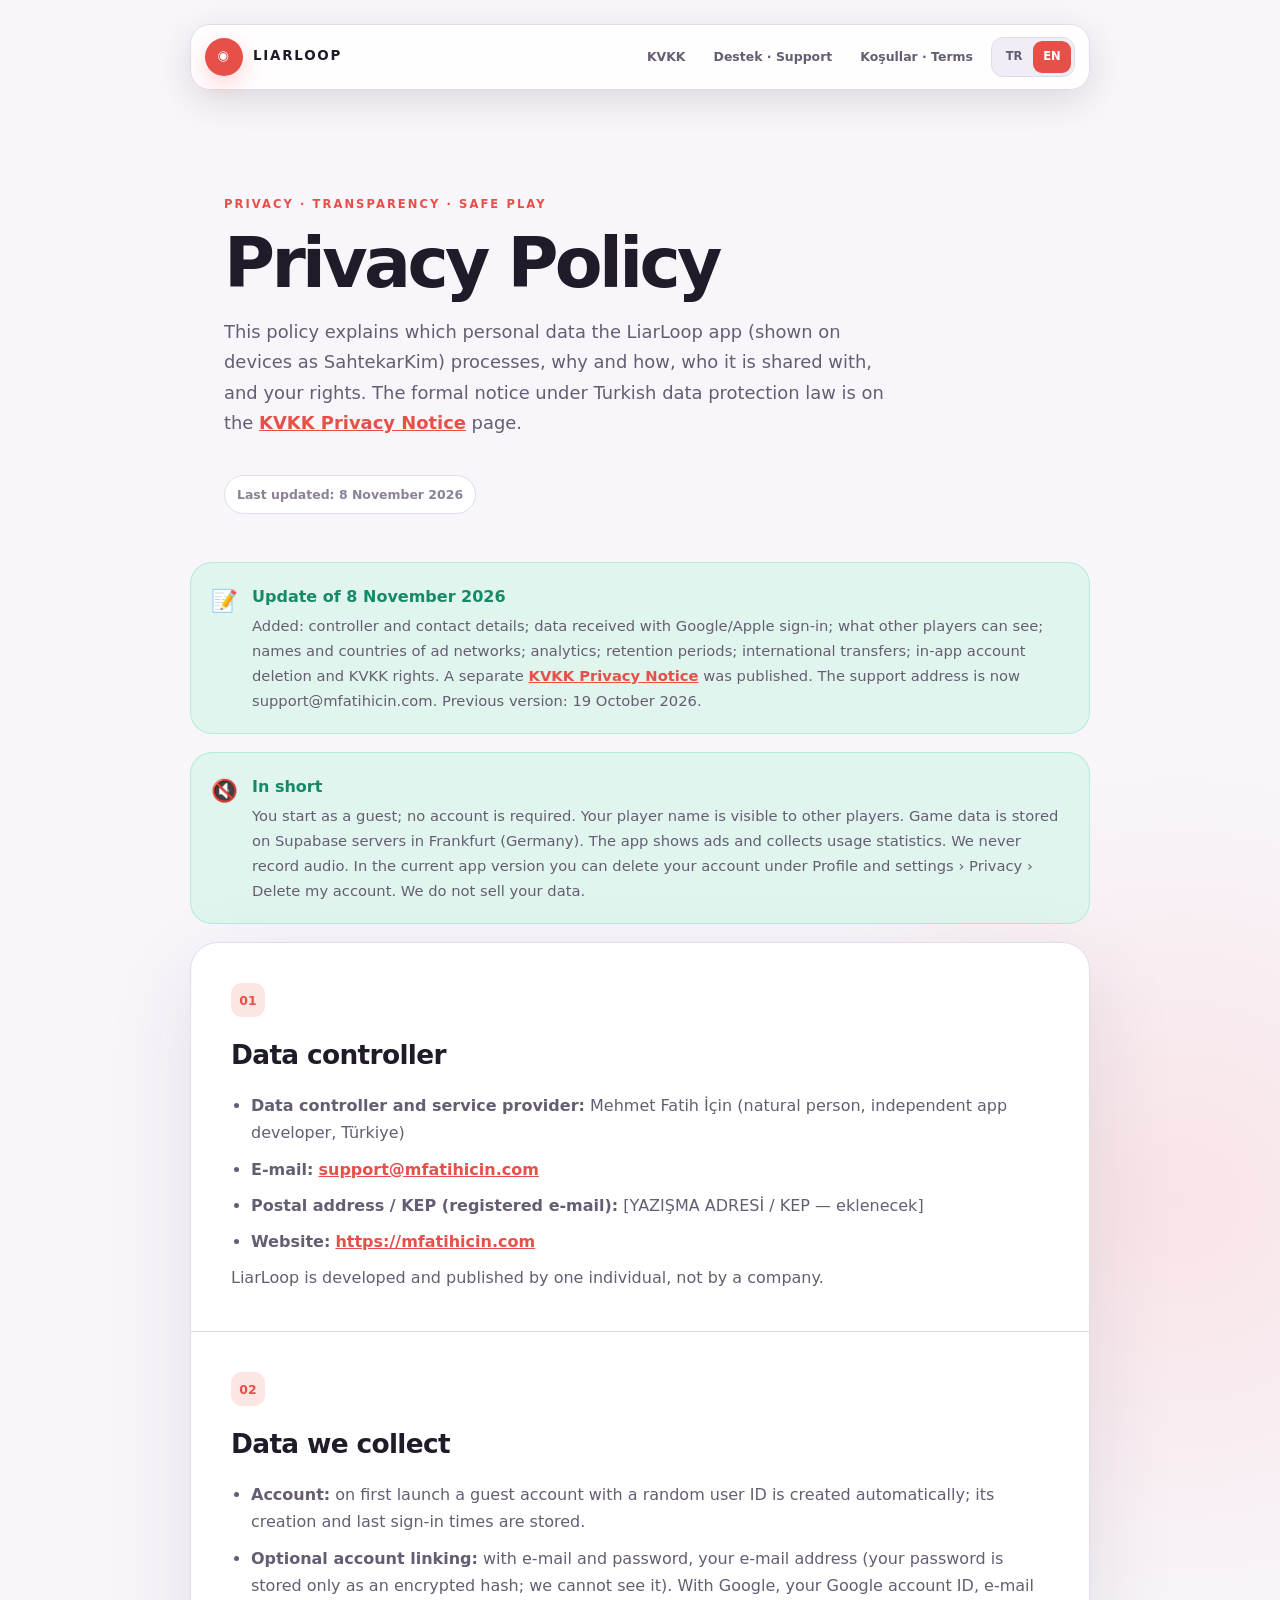
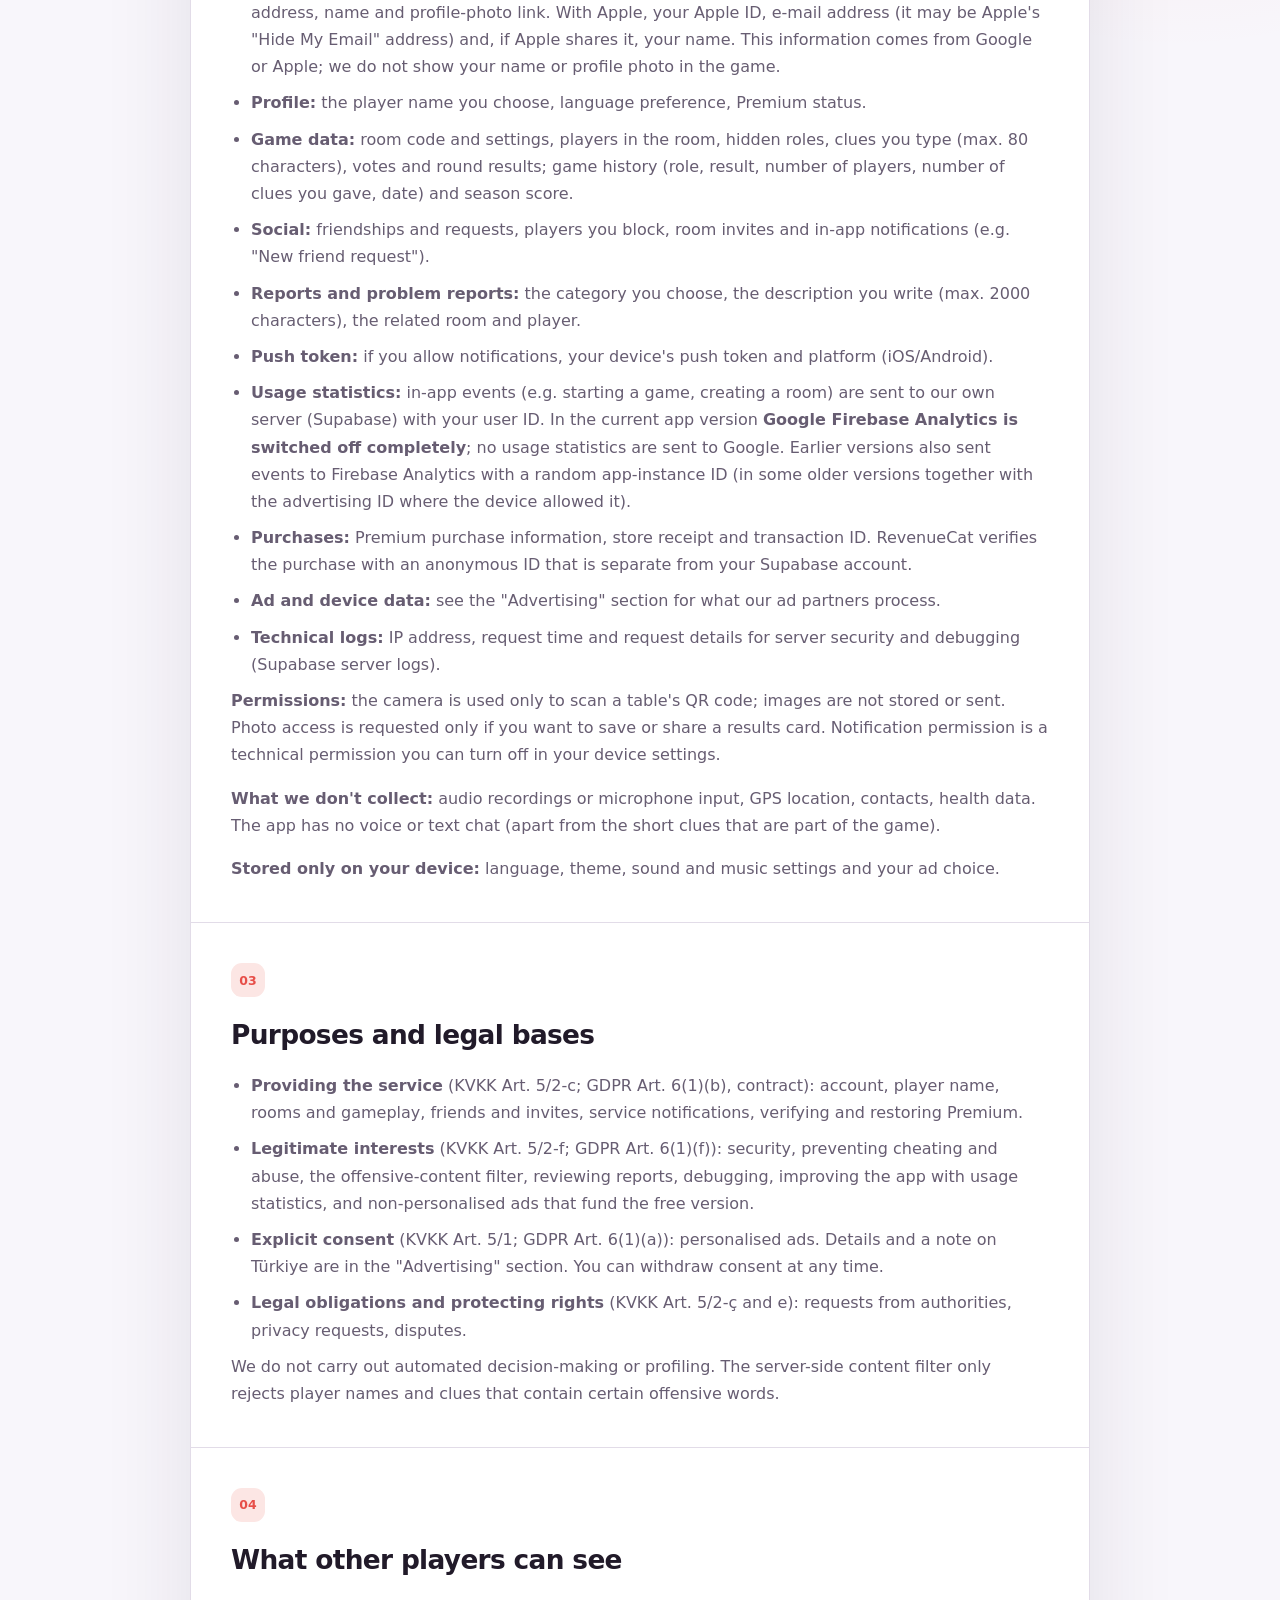
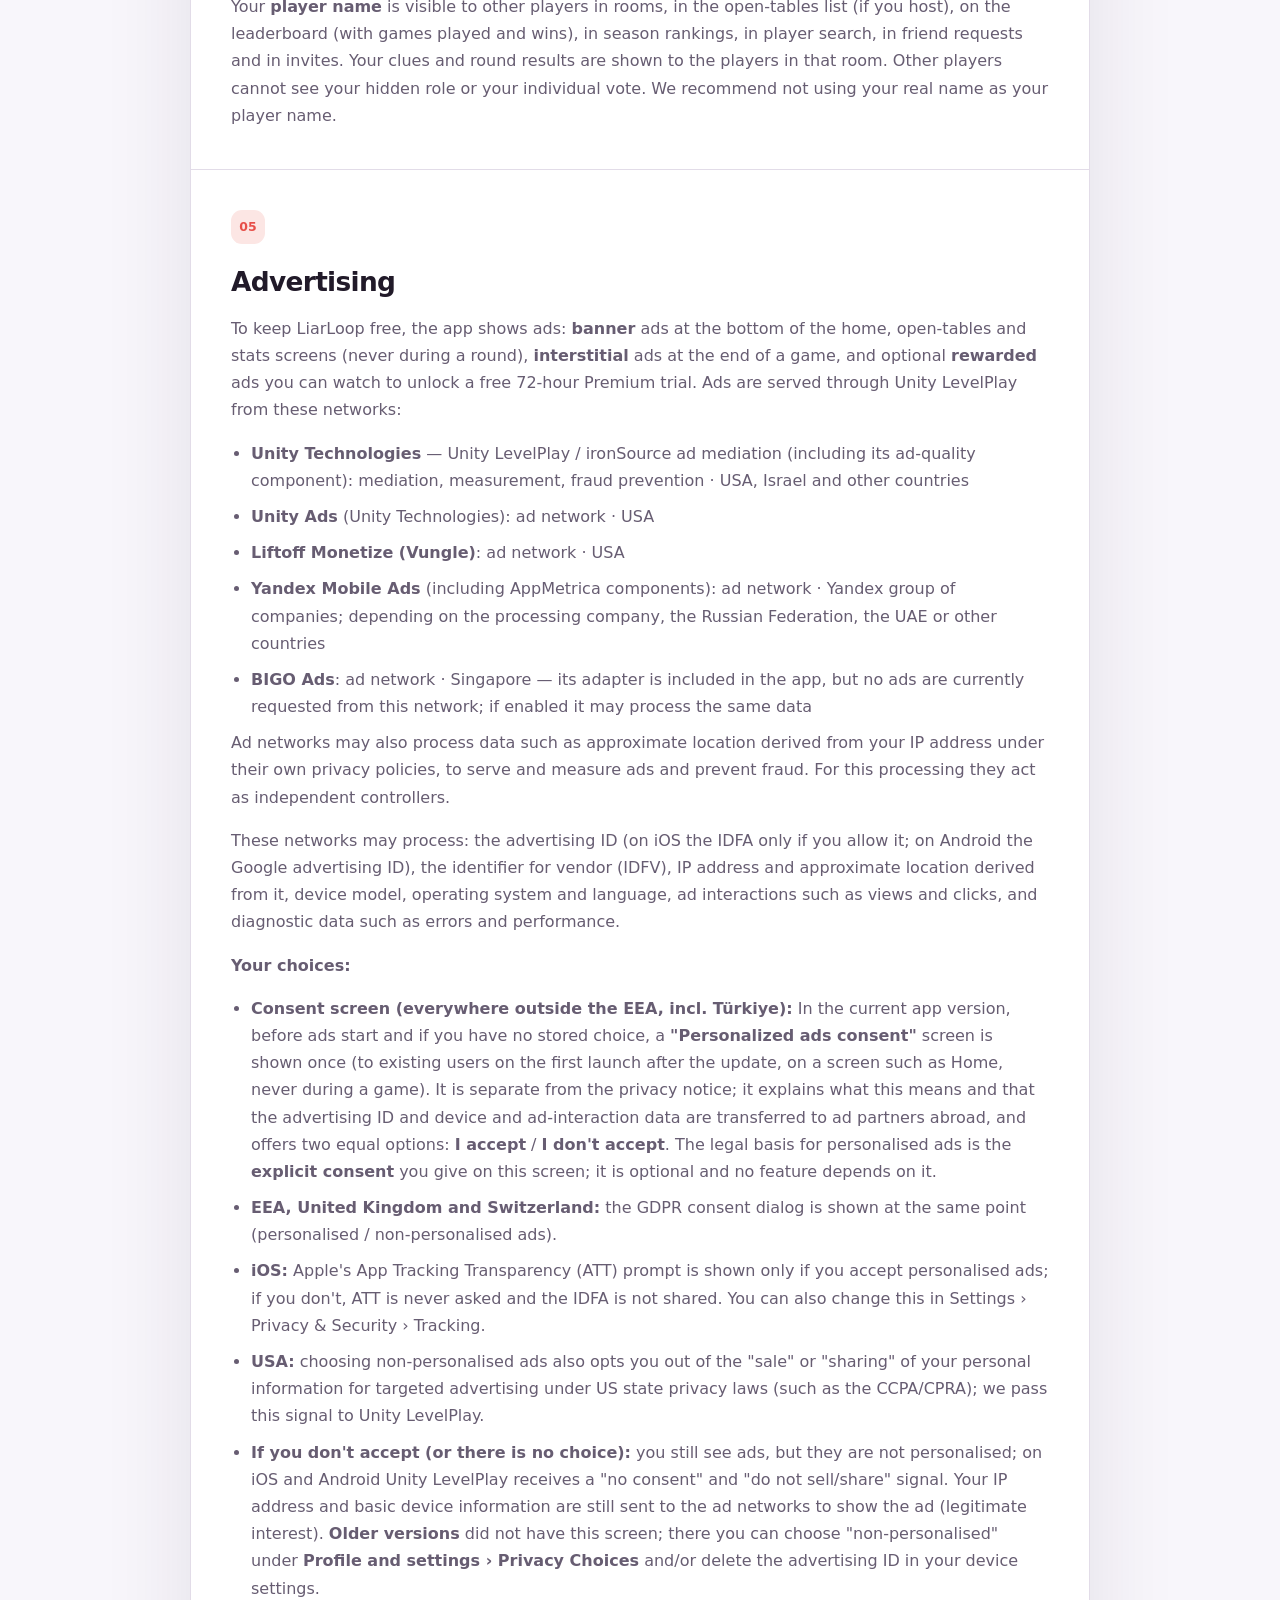
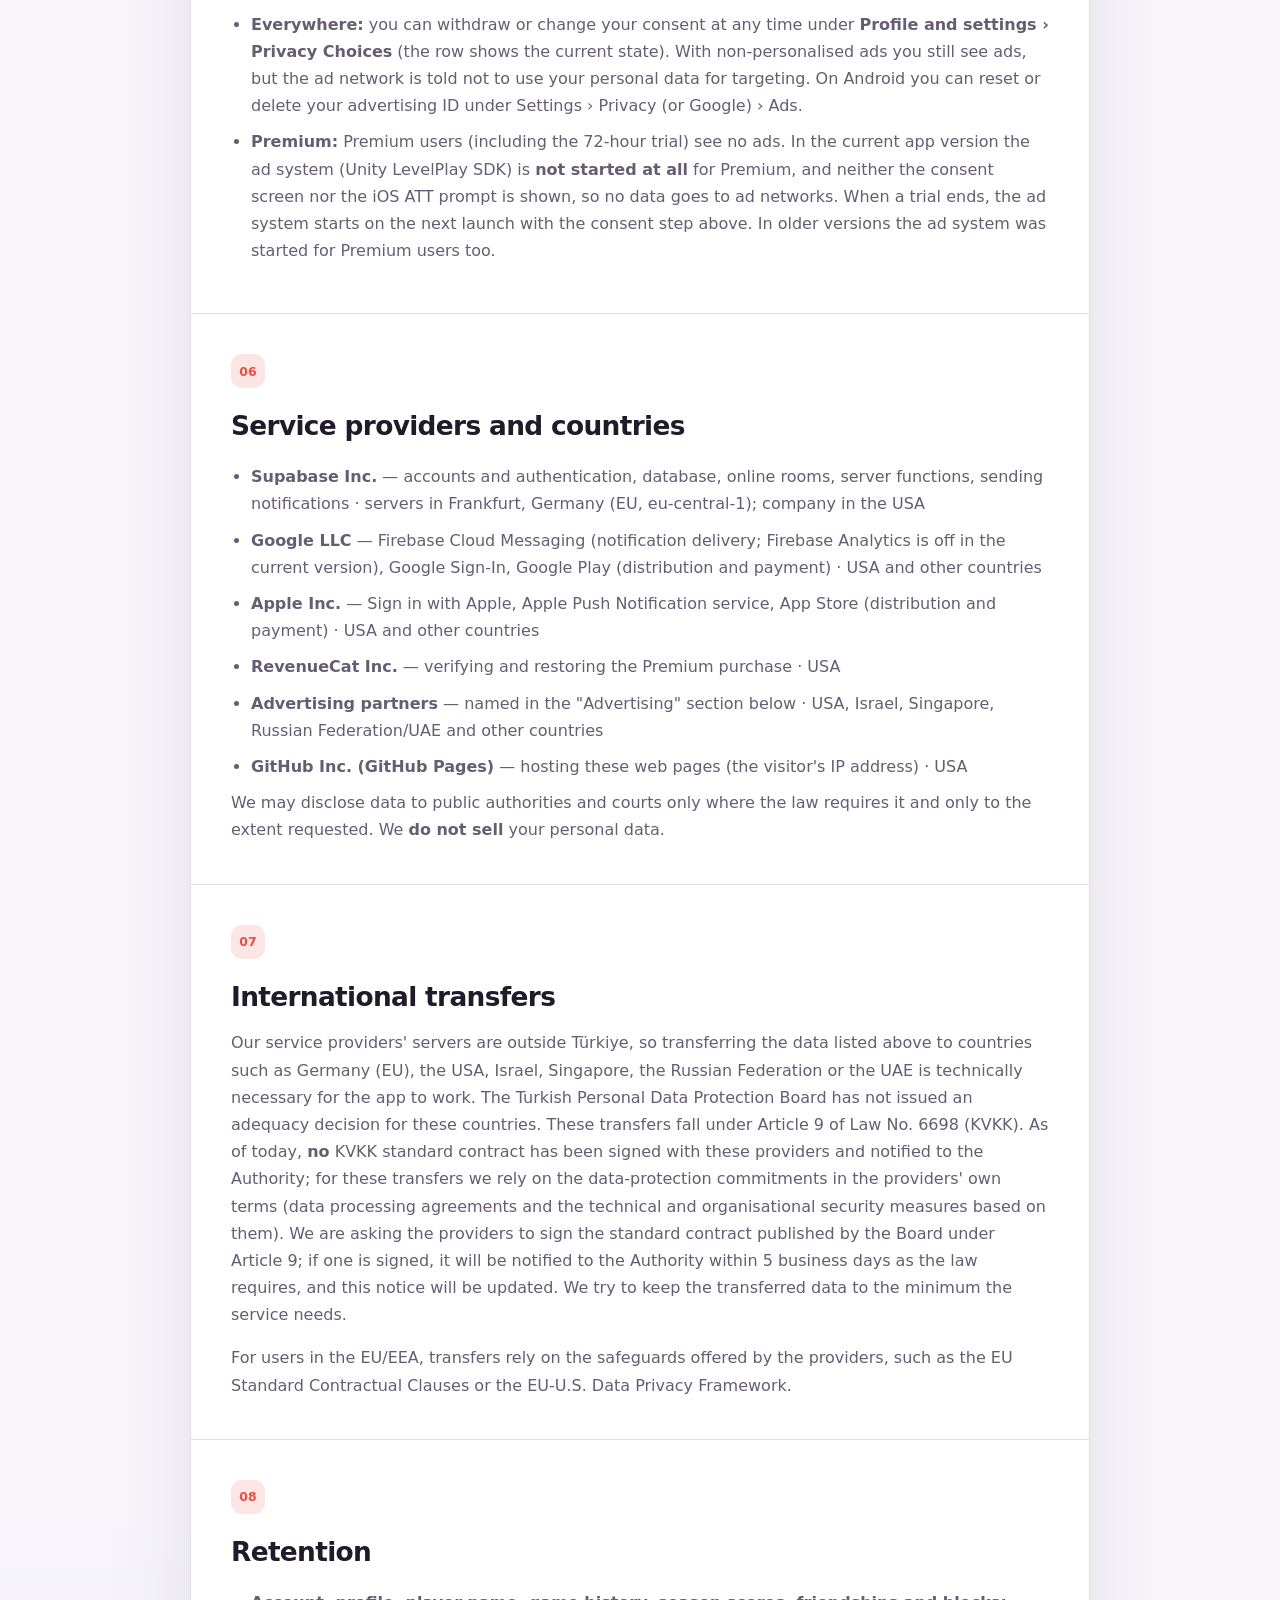
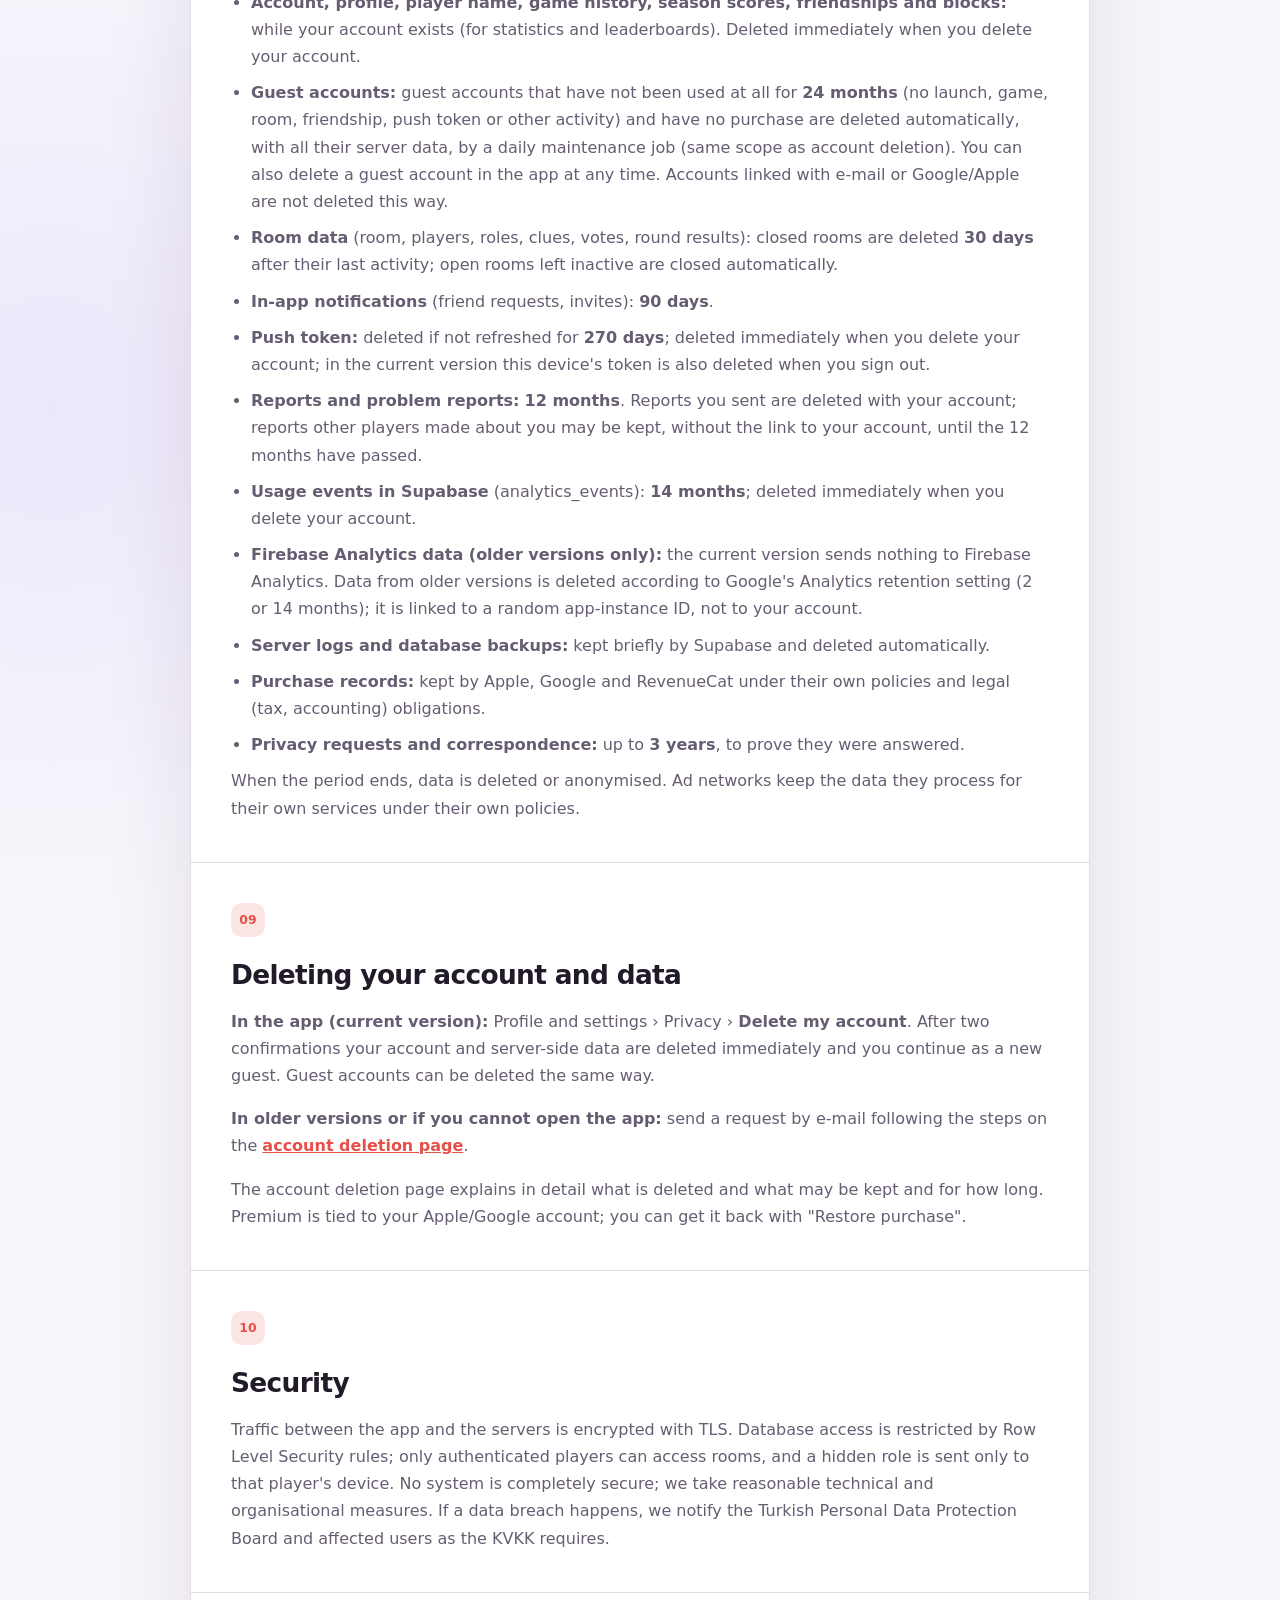
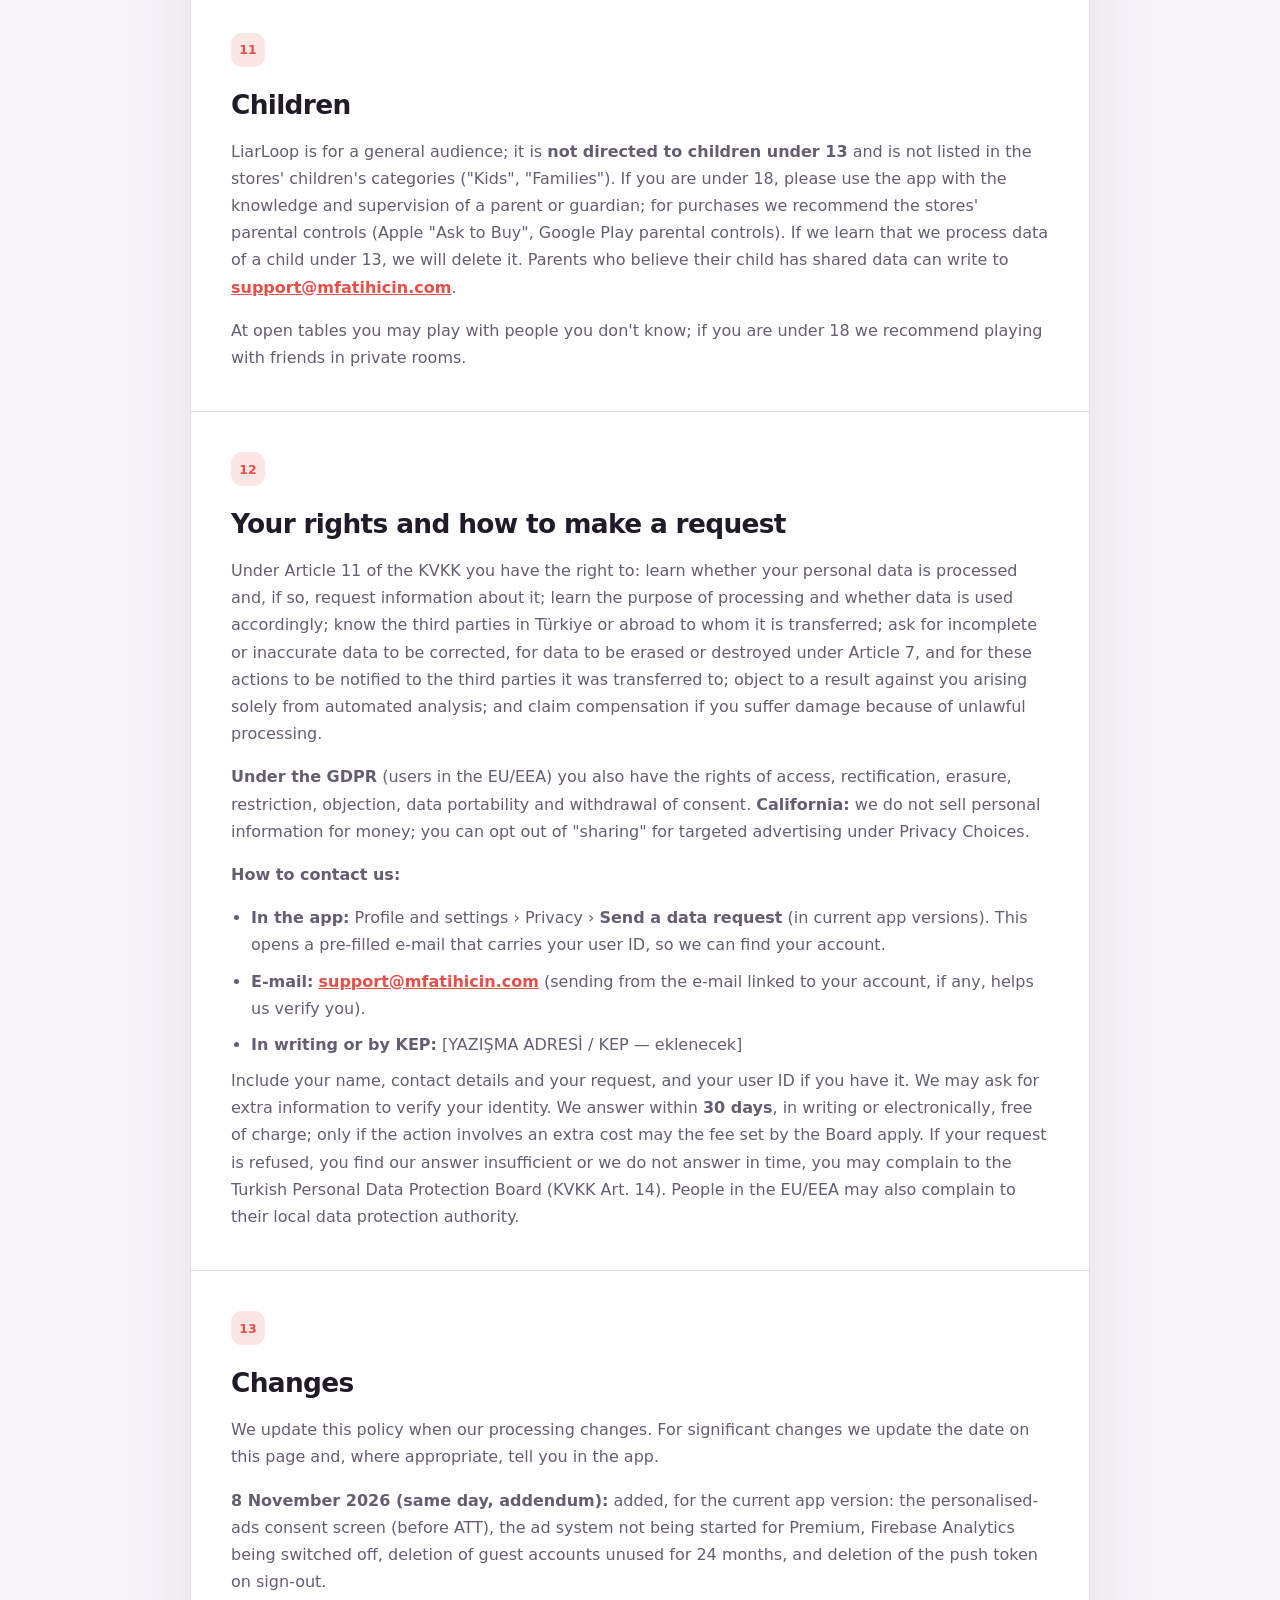
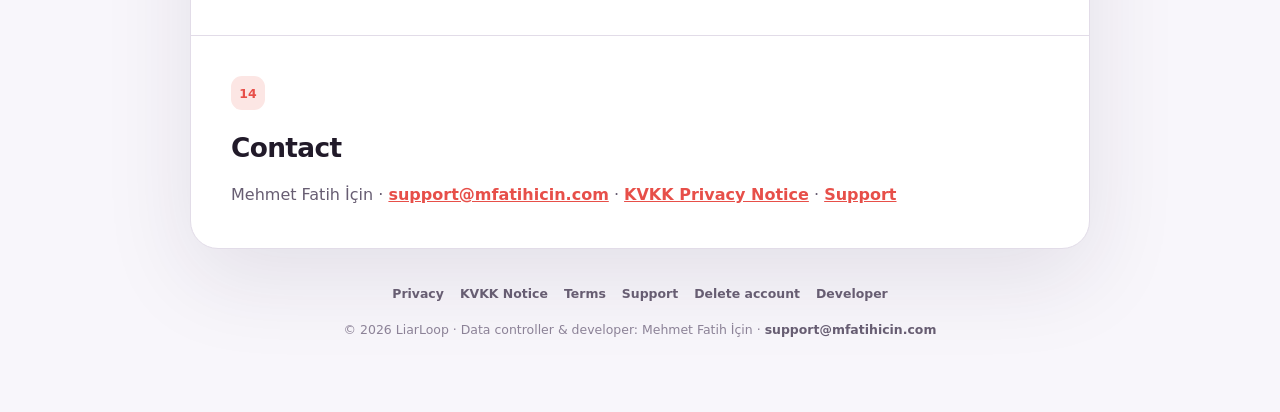
==== commit dbf770e9: "LiarLoop texts: consent screen, Premium without ad SDK, no Firebase Analytics, guest purge Describe " ====
--- a/index.html
+++ b/index.html
@@ -88,7 +88,7 @@
               <li><strong>Sosyal:</strong> arkadaşlıklar ve istekler, engellediğin oyuncular, oda davetleri ve uygulama içi bildirimler (ör. "Yeni arkadaşlık isteği").</li>
               <li><strong>Şikâyet ve sorun bildirimleri:</strong> seçtiğin kategori, yazdığın açıklama (en çok 2000 karakter), ilgili oda ve oyuncu.</li>
               <li><strong>Bildirim jetonu:</strong> bildirimlere izin verirsen cihazının bildirim jetonu ve platformu (iOS/Android).</li>
-              <li><strong>Kullanım istatistikleri:</strong> uygulama içi olaylar (ör. oyun başlatma, oda kurma) Supabase'e kullanıcı kimliğinle, Google Firebase Analytics'e ise rastgele bir uygulama kurulum kimliğiyle gönderilir. Uygulamanın güncel sürümünde Firebase Analytics'te reklam kimliği toplama ve reklam kişiselleştirme sinyalleri kapalıdır; daha önceki sürümlerde Firebase Analytics, cihaz izin verdiğinde reklam kimliğini de alabiliyordu.</li>
+              <li><strong>Kullanım istatistikleri:</strong> uygulama içi olaylar (ör. oyun başlatma, oda kurma) kendi sunucumuza (Supabase) kullanıcı kimliğinle gönderilir. Uygulamanın güncel sürümünde <strong>Google Firebase Analytics tamamen kapalıdır</strong>; Google'a kullanım istatistiği gönderilmez. Daha önceki sürümler olayları ayrıca Firebase Analytics'e rastgele bir uygulama kurulum kimliğiyle gönderiyordu (bazı eski sürümlerde cihaz izin verdiğinde reklam kimliğiyle birlikte).</li>
               <li><strong>Satın alma:</strong> Premium satın alma bilgisi, mağaza makbuzu ve işlem kimliği. RevenueCat, satın alımı Supabase hesabından bağımsız, anonim bir kimlikle doğrular.</li>
               <li><strong>Reklam ve cihaz verileri:</strong> reklam ortaklarının işlediği veriler için "Reklamlar" bölümüne bak.</li>
               <li><strong>Teknik kayıtlar:</strong> sunucu güvenliği ve hata ayıklama için IP adresi, istek zamanı ve istek bilgisi (Supabase sunucu günlükleri).</li>
@@ -128,12 +128,13 @@
             <p>Bu ağlar şu verileri işleyebilir: reklam kimliği (iOS'ta IDFA yalnızca izin verirsen; Android'de Google reklam kimliği), uygulama satıcı kimliği (IDFV), IP adresi ve buna dayalı yaklaşık konum, cihaz modeli, işletim sistemi ve dil, reklam görüntüleme ve tıklama gibi etkileşimler, hata ve performans gibi tanılama verileri.</p>
             <p><strong>Seçimlerin:</strong></p>
             <ul>
-              <li><strong>iOS:</strong> Reklam sistemi başlamadan önce Apple'ın Uygulama İzleme Şeffaflığı (ATT) penceresiyle izin istenir. İzin vermezsen IDFA paylaşılmaz. Tercihini Ayarlar › Gizlilik ve Güvenlik › İzleme bölümünden değiştirebilirsin.</li>
-              <li><strong>AEA, Birleşik Krallık ve İsviçre:</strong> İlk açılışta reklamların kişiselleştirilmesi için onayın sorulur.</li>
+              <li><strong>Rıza ekranı (Türkiye dahil AEA dışı her yer):</strong> Uygulamanın güncel sürümünde reklamlar başlamadan önce, kayıtlı bir seçimin yoksa, <strong>"Kişiselleştirilmiş reklam izni"</strong> ekranı bir kez gösterilir (mevcut kullanıcılara güncellemeden sonraki ilk açılışta, oyun sırasında değil, ana ekran gibi bir ekranda). Bu ekran aydınlatma metninden ayrıdır; ne anlama geldiğini, reklam kimliği ile cihaz ve reklam etkileşimi verilerinin yurt dışındaki reklam ortaklarına aktarılacağını açıklar ve eşit iki seçenek sunar: <strong>Kabul ediyorum</strong> / <strong>Kabul etmiyorum</strong>. Kişiselleştirilmiş reklamın hukuki sebebi bu ekranda verdiğin <strong>açık rızadır</strong>; isteğe bağlıdır ve hiçbir özellik buna bağlı değildir.</li>
+              <li><strong>AEA, Birleşik Krallık ve İsviçre:</strong> Aynı yerde GDPR rıza penceresi gösterilir (kişiselleştirilmiş / kişiselleştirilmemiş reklam).</li>
+              <li><strong>iOS:</strong> Apple'ın Uygulama İzleme Şeffaflığı (ATT) penceresi yalnızca kişiselleştirilmiş reklamı kabul edersen gösterilir; kabul etmezsen ATT hiç sorulmaz ve IDFA paylaşılmaz. Tercihini Ayarlar › Gizlilik ve Güvenlik › İzleme bölümünden de değiştirebilirsin.</li>
               <li><strong>ABD:</strong> Kişiselleştirilmemiş reklamı seçmen, ABD eyalet gizlilik yasaları (CCPA/CPRA gibi) kapsamında kişisel bilgilerinin hedefli reklam için "satılmasını" veya "paylaşılmasını" reddetmen anlamına gelir; bu sinyali Unity LevelPlay'e iletiriz.</li>
-              <li><strong>Türkiye ve diğer ülkeler:</strong> Şu anki sürümlerde Türkiye'deki kullanıcılara ilk açılışta ayrı bir reklam rıza ekranı gösterilmez; iOS'ta reklam kimliği yalnızca ATT'de izin verirsen paylaşılır; Android'de reklam ağları cihazın reklam kimliğini kullanabilir. Kişiselleştirilmiş reklam istemiyorsan uygulamadaki <strong>Profil ve ayarlar › Gizlilik Seçenekleri</strong> ile "kişiselleştirilmemiş" seçeneğini seçebilir ve/veya cihaz ayarlarından reklam kimliğini silebilirsin.</li>
-              <li><strong>Her bölgede:</strong> Seçimini istediğin zaman Profil ve ayarlar › Gizlilik Seçenekleri'nden değiştirebilirsin. Kişiselleştirilmemiş reklamı seçtiğinde de reklam görürsün, ama reklam ağına kişisel verilerini hedefleme için kullanmaması bildirilir. Android'de reklam kimliğini cihazının Ayarlar › Gizlilik (veya Google) › Reklamlar bölümünden sıfırlayabilir veya silebilirsin.</li>
-              <li><strong>Premium:</strong> Premium'da banner ve geçiş reklamları gösterilmez; ödüllü reklamı yalnızca sen istersen izlersin. Premium'da da reklam sistemi uygulamada başlatılır (ve iOS'ta ATT penceresi görünebilir); bu nedenle reklam ağları temel cihaz verilerini işlemeye devam edebilir.</li>
+              <li><strong>Kabul etmezsen (veya seçim yoksa):</strong> reklam görmeye devam edersin ama reklamlar kişiselleştirilmez; Unity LevelPlay'e iOS ve Android'de "rıza yok" ve "satma/paylaşma" sinyali gönderilir. Reklamın gösterilmesi için IP adresi ve temel cihaz bilgisi yine reklam ağlarına iletilir (meşru menfaat). <strong>Eski sürümler</strong> bu ekranı içermiyordu; bu sürümlerde <strong>Profil ve ayarlar › Gizlilik Seçenekleri</strong>'nden "kişiselleştirilmemiş"i seçebilir ve/veya cihaz ayarlarından reklam kimliğini silebilirsin.</li>
+              <li><strong>Her bölgede:</strong> Rızanı istediğin zaman <strong>Profil ve ayarlar › Gizlilik Seçenekleri</strong>'nden geri alabilir veya değiştirebilirsin (satırda mevcut durum yazar). Kişiselleştirilmemiş reklamı seçtiğinde de reklam görürsün, ama reklam ağına kişisel verilerini hedefleme için kullanmaması bildirilir. Android'de reklam kimliğini cihazının Ayarlar › Gizlilik (veya Google) › Reklamlar bölümünden sıfırlayabilir veya silebilirsin.</li>
+              <li><strong>Premium:</strong> Premium'da (72 saatlik deneme dahil) reklam gösterilmez. Uygulamanın güncel sürümünde Premium'da reklam sistemi (Unity LevelPlay SDK'sı) <strong>hiç başlatılmaz</strong>, rıza ekranı ve iOS ATT penceresi gösterilmez; bu yüzden reklam ağlarına veri gitmez. Deneme biterse reklam sistemi bir sonraki açılışta, yukarıdaki rıza adımıyla başlar. Eski sürümlerde reklam sistemi Premium'da da başlatılıyordu.</li>
             </ul>
           </section>
           <section class="section">
@@ -141,7 +142,7 @@
             <h2>Hizmet sağlayıcılar ve ülkeler</h2>
 <ul>
               <li><strong>Supabase Inc.</strong> — hesap ve kimlik doğrulama, veritabanı, çevrimiçi odalar, sunucu fonksiyonları, bildirim gönderimi · sunucular Frankfurt, Almanya (AB, eu-central-1); şirket ABD'de</li>
-              <li><strong>Google LLC</strong> — Firebase Analytics (kullanım istatistikleri), Firebase Cloud Messaging (bildirim iletimi), Google ile Giriş, Google Play (dağıtım ve ödeme) · ABD ve diğer ülkeler</li>
+              <li><strong>Google LLC</strong> — Firebase Cloud Messaging (bildirim iletimi; güncel sürümde Firebase Analytics kapalı), Google ile Giriş, Google Play (dağıtım ve ödeme) · ABD ve diğer ülkeler</li>
               <li><strong>Apple Inc.</strong> — Apple ile Giriş, Apple Push Notification service, App Store (dağıtım ve ödeme) · ABD ve diğer ülkeler</li>
               <li><strong>RevenueCat Inc.</strong> — Premium satın alımını doğrulama ve geri yükleme · ABD</li>
               <li><strong>Reklam ortakları</strong> — aşağıdaki "Reklamlar" bölümünde adlarıyla sayılmıştır · ABD, İsrail, Singapur, Rusya Federasyonu/BAE ve diğer ülkeler</li>
@@ -160,13 +161,13 @@
             <h2>Saklama süreleri</h2>
 <ul>
               <li><strong>Hesap, profil, oyuncu adı, oyun geçmişi, sezon puanları, arkadaşlıklar ve engellemeler:</strong> hesabın var olduğu sürece (istatistik ve sıralamalar için). Hesabını sildiğinde hemen silinir.</li>
-              <li><strong>Misafir hesaplar:</strong> sen silene kadar saklanır. Uzun süre kullanılmayan misafir hesapların kendiliğinden silinmesi için bir süre şu an uygulanmamaktadır; misafir hesabını da uygulamadan istediğin an silebilirsin.</li>
+              <li><strong>Misafir hesaplar:</strong> <strong>24 ay</strong> boyunca hiç kullanılmayan (açılış, oyun, oda, arkadaşlık, bildirim jetonu gibi hiçbir etkinlik olmayan) ve satın alma yapılmamış misafir hesaplar, sunucudaki tüm verileriyle birlikte günlük bakım işiyle otomatik silinir (hesap silmeyle aynı kapsamda). Misafir hesabını uygulamadan istediğin an kendin de silebilirsin. E-postayla veya Google/Apple ile bağlanmış hesaplar bu şekilde silinmez.</li>
               <li><strong>Oda verileri</strong> (oda, oyuncular, roller, ipuçları, oylar, tur sonuçları): kapanan odalar son işlemden <strong>30 gün</strong> sonra silinir; uzun süre hareketsiz kalan açık odalar otomatik kapatılır.</li>
               <li><strong>Uygulama içi bildirimler</strong> (arkadaşlık isteği, davet): <strong>90 gün</strong>.</li>
-              <li><strong>Bildirim jetonu:</strong> <strong>270 gün</strong> boyunca yenilenmezse silinir; hesabını silince hemen silinir.</li>
+              <li><strong>Bildirim jetonu:</strong> <strong>270 gün</strong> boyunca yenilenmezse silinir; hesabını silince hemen silinir; güncel sürümde hesaptan çıkış yaptığında o cihazın jetonu da silinir.</li>
               <li><strong>Şikâyet ve sorun bildirimleri:</strong> <strong>12 ay</strong>. Gönderdiğin bildirimler hesabını silince silinir; başka oyuncuların senin hakkında yaptığı şikâyetler, seninle bağı kaldırılarak 12 ay dolana kadar saklanabilir.</li>
               <li><strong>Supabase'teki kullanım olayları</strong> (analytics_events): <strong>14 ay</strong>; hesabını silince hemen silinir.</li>
-              <li><strong>Firebase Analytics verileri:</strong> Google'ın Analytics saklama ayarına göre (Google'ın sunduğu seçenekler: 2 veya 14 ay); bu veriler hesabınla değil, rastgele bir uygulama kurulum kimliğiyle ilişkilidir.</li>
+              <li><strong>Firebase Analytics verileri (yalnız eski sürümlerden):</strong> güncel sürüm Firebase Analytics'e veri göndermez. Eski sürümlerden gelmiş veriler Google'ın Analytics saklama ayarına göre (2 veya 14 ay) silinir; hesabınla değil, rastgele bir uygulama kurulum kimliğiyle ilişkilidir.</li>
               <li><strong>Sunucu günlükleri ve veritabanı yedekleri:</strong> Supabase tarafından kısa süreli tutulur ve kendiliğinden silinir.</li>
               <li><strong>Satın alma kayıtları:</strong> Apple, Google ve RevenueCat tarafından, kendi politikaları ve yasal (vergi, muhasebe) yükümlülükleri gereği saklanır.</li>
               <li><strong>KVKK başvuruları ve yazışmalar:</strong> cevaplandığını ispat etmek için en fazla <strong>3 yıl</strong>.</li>
@@ -208,6 +209,7 @@
             <span class="section-number">13</span>
             <h2>Değişiklikler</h2>
 <p>Bu politikayı veri işleme faaliyetlerimiz değiştiğinde güncelleriz. Önemli değişikliklerde bu sayfadaki tarihi değiştirir ve gerekirse uygulama içinde bildiririz.</p>
+<p><strong>8 Kasım 2026 (aynı gün, ek):</strong> uygulamanın güncel sürümüne göre kişiselleştirilmiş reklam rıza ekranı (ATT'den önce), Premium'da reklam sisteminin başlatılmaması, Firebase Analytics'in kapatılması, 24 ay kullanılmayan misafir hesapların silinmesi ve çıkışta bildirim jetonunun silinmesi eklendi.</p>
           </section>
           <section class="section">
             <span class="section-number">14</span>
@@ -267,7 +269,7 @@
               <li><strong>Social:</strong> friendships and requests, players you block, room invites and in-app notifications (e.g. "New friend request").</li>
               <li><strong>Reports and problem reports:</strong> the category you choose, the description you write (max. 2000 characters), the related room and player.</li>
               <li><strong>Push token:</strong> if you allow notifications, your device's push token and platform (iOS/Android).</li>
-              <li><strong>Usage statistics:</strong> in-app events (e.g. starting a game, creating a room) are sent to Supabase with your user ID and to Google Firebase Analytics with a random app-instance ID. In the current app version, advertising-ID collection and ad-personalisation signals are switched off in Firebase Analytics; in earlier versions Firebase Analytics could also receive the advertising ID where the device allowed it.</li>
+              <li><strong>Usage statistics:</strong> in-app events (e.g. starting a game, creating a room) are sent to our own server (Supabase) with your user ID. In the current app version <strong>Google Firebase Analytics is switched off completely</strong>; no usage statistics are sent to Google. Earlier versions also sent events to Firebase Analytics with a random app-instance ID (in some older versions together with the advertising ID where the device allowed it).</li>
               <li><strong>Purchases:</strong> Premium purchase information, store receipt and transaction ID. RevenueCat verifies the purchase with an anonymous ID that is separate from your Supabase account.</li>
               <li><strong>Ad and device data:</strong> see the "Advertising" section for what our ad partners process.</li>
               <li><strong>Technical logs:</strong> IP address, request time and request details for server security and debugging (Supabase server logs).</li>
@@ -307,12 +309,13 @@
             <p>These networks may process: the advertising ID (on iOS the IDFA only if you allow it; on Android the Google advertising ID), the identifier for vendor (IDFV), IP address and approximate location derived from it, device model, operating system and language, ad interactions such as views and clicks, and diagnostic data such as errors and performance.</p>
             <p><strong>Your choices:</strong></p>
             <ul>
-              <li><strong>iOS:</strong> Before ads start, the app asks for permission with Apple's App Tracking Transparency (ATT) prompt. If you don't allow it, the IDFA is not shared. You can change this in Settings › Privacy &amp; Security › Tracking.</li>
-              <li><strong>EEA, United Kingdom and Switzerland:</strong> on first launch you are asked for consent before ads may be personalised.</li>
+              <li><strong>Consent screen (everywhere outside the EEA, incl. Türkiye):</strong> In the current app version, before ads start and if you have no stored choice, a <strong>"Personalized ads consent"</strong> screen is shown once (to existing users on the first launch after the update, on a screen such as Home, never during a game). It is separate from the privacy notice; it explains what this means and that the advertising ID and device and ad-interaction data are transferred to ad partners abroad, and offers two equal options: <strong>I accept</strong> / <strong>I don't accept</strong>. The legal basis for personalised ads is the <strong>explicit consent</strong> you give on this screen; it is optional and no feature depends on it.</li>
+              <li><strong>EEA, United Kingdom and Switzerland:</strong> the GDPR consent dialog is shown at the same point (personalised / non-personalised ads).</li>
+              <li><strong>iOS:</strong> Apple's App Tracking Transparency (ATT) prompt is shown only if you accept personalised ads; if you don't, ATT is never asked and the IDFA is not shared. You can also change this in Settings › Privacy &amp; Security › Tracking.</li>
               <li><strong>USA:</strong> choosing non-personalised ads also opts you out of the "sale" or "sharing" of your personal information for targeted advertising under US state privacy laws (such as the CCPA/CPRA); we pass this signal to Unity LevelPlay.</li>
-              <li><strong>Türkiye and other countries:</strong> in current versions, users in Türkiye are not shown a separate ad-consent screen on first launch; on iOS the advertising ID is shared only if you allow it in the ATT prompt; on Android the ad networks may use the device's advertising ID. If you don't want personalised ads, choose "non-personalised" under <strong>Profile and settings › Privacy Choices</strong> in the app and/or delete the advertising ID in your device settings.</li>
-              <li><strong>Everywhere:</strong> you can change your choice at any time under Profile and settings › Privacy Choices. With non-personalised ads you still see ads, but the ad network is told not to use your personal data for targeting. On Android you can reset or delete your advertising ID under Settings › Privacy (or Google) › Ads.</li>
-              <li><strong>Premium:</strong> Premium users don't see banner or interstitial ads; rewarded ads play only if you choose. The ad system is still started in the app for Premium users (and the iOS ATT prompt may appear), so ad networks may continue to process basic device data.</li>
+              <li><strong>If you don't accept (or there is no choice):</strong> you still see ads, but they are not personalised; on iOS and Android Unity LevelPlay receives a "no consent" and "do not sell/share" signal. Your IP address and basic device information are still sent to the ad networks to show the ad (legitimate interest). <strong>Older versions</strong> did not have this screen; there you can choose "non-personalised" under <strong>Profile and settings › Privacy Choices</strong> and/or delete the advertising ID in your device settings.</li>
+              <li><strong>Everywhere:</strong> you can withdraw or change your consent at any time under <strong>Profile and settings › Privacy Choices</strong> (the row shows the current state). With non-personalised ads you still see ads, but the ad network is told not to use your personal data for targeting. On Android you can reset or delete your advertising ID under Settings › Privacy (or Google) › Ads.</li>
+              <li><strong>Premium:</strong> Premium users (including the 72-hour trial) see no ads. In the current app version the ad system (Unity LevelPlay SDK) is <strong>not started at all</strong> for Premium, and neither the consent screen nor the iOS ATT prompt is shown, so no data goes to ad networks. When a trial ends, the ad system starts on the next launch with the consent step above. In older versions the ad system was started for Premium users too.</li>
             </ul>
           </section>
           <section class="section">
@@ -320,7 +323,7 @@
             <h2>Service providers and countries</h2>
 <ul>
               <li><strong>Supabase Inc.</strong> — accounts and authentication, database, online rooms, server functions, sending notifications · servers in Frankfurt, Germany (EU, eu-central-1); company in the USA</li>
-              <li><strong>Google LLC</strong> — Firebase Analytics (usage statistics), Firebase Cloud Messaging (notification delivery), Google Sign-In, Google Play (distribution and payment) · USA and other countries</li>
+              <li><strong>Google LLC</strong> — Firebase Cloud Messaging (notification delivery; Firebase Analytics is off in the current version), Google Sign-In, Google Play (distribution and payment) · USA and other countries</li>
               <li><strong>Apple Inc.</strong> — Sign in with Apple, Apple Push Notification service, App Store (distribution and payment) · USA and other countries</li>
               <li><strong>RevenueCat Inc.</strong> — verifying and restoring the Premium purchase · USA</li>
               <li><strong>Advertising partners</strong> — named in the "Advertising" section below · USA, Israel, Singapore, Russian Federation/UAE and other countries</li>
@@ -339,13 +342,13 @@
             <h2>Retention</h2>
 <ul>
               <li><strong>Account, profile, player name, game history, season scores, friendships and blocks:</strong> while your account exists (for statistics and leaderboards). Deleted immediately when you delete your account.</li>
-              <li><strong>Guest accounts:</strong> kept until you delete them. There is currently no automatic deletion period for long-unused guest accounts; you can delete a guest account in the app at any time.</li>
+              <li><strong>Guest accounts:</strong> guest accounts that have not been used at all for <strong>24 months</strong> (no launch, game, room, friendship, push token or other activity) and have no purchase are deleted automatically, with all their server data, by a daily maintenance job (same scope as account deletion). You can also delete a guest account in the app at any time. Accounts linked with e-mail or Google/Apple are not deleted this way.</li>
               <li><strong>Room data</strong> (room, players, roles, clues, votes, round results): closed rooms are deleted <strong>30 days</strong> after their last activity; open rooms left inactive are closed automatically.</li>
               <li><strong>In-app notifications</strong> (friend requests, invites): <strong>90 days</strong>.</li>
-              <li><strong>Push token:</strong> deleted if not refreshed for <strong>270 days</strong>; deleted immediately when you delete your account.</li>
+              <li><strong>Push token:</strong> deleted if not refreshed for <strong>270 days</strong>; deleted immediately when you delete your account; in the current version this device's token is also deleted when you sign out.</li>
               <li><strong>Reports and problem reports:</strong> <strong>12 months</strong>. Reports you sent are deleted with your account; reports other players made about you may be kept, without the link to your account, until the 12 months have passed.</li>
               <li><strong>Usage events in Supabase</strong> (analytics_events): <strong>14 months</strong>; deleted immediately when you delete your account.</li>
-              <li><strong>Firebase Analytics data:</strong> according to Google's Analytics retention setting (Google offers 2 or 14 months); this data is linked to a random app-instance ID, not to your account.</li>
+              <li><strong>Firebase Analytics data (older versions only):</strong> the current version sends nothing to Firebase Analytics. Data from older versions is deleted according to Google's Analytics retention setting (2 or 14 months); it is linked to a random app-instance ID, not to your account.</li>
               <li><strong>Server logs and database backups:</strong> kept briefly by Supabase and deleted automatically.</li>
               <li><strong>Purchase records:</strong> kept by Apple, Google and RevenueCat under their own policies and legal (tax, accounting) obligations.</li>
               <li><strong>Privacy requests and correspondence:</strong> up to <strong>3 years</strong>, to prove they were answered.</li>
@@ -387,6 +390,7 @@
             <span class="section-number">13</span>
             <h2>Changes</h2>
 <p>We update this policy when our processing changes. For significant changes we update the date on this page and, where appropriate, tell you in the app.</p>
+<p><strong>8 November 2026 (same day, addendum):</strong> added, for the current app version: the personalised-ads consent screen (before ATT), the ad system not being started for Premium, Firebase Analytics being switched off, deletion of guest accounts unused for 24 months, and deletion of the push token on sign-out.</p>
           </section>
           <section class="section">
             <span class="section-number">14</span>
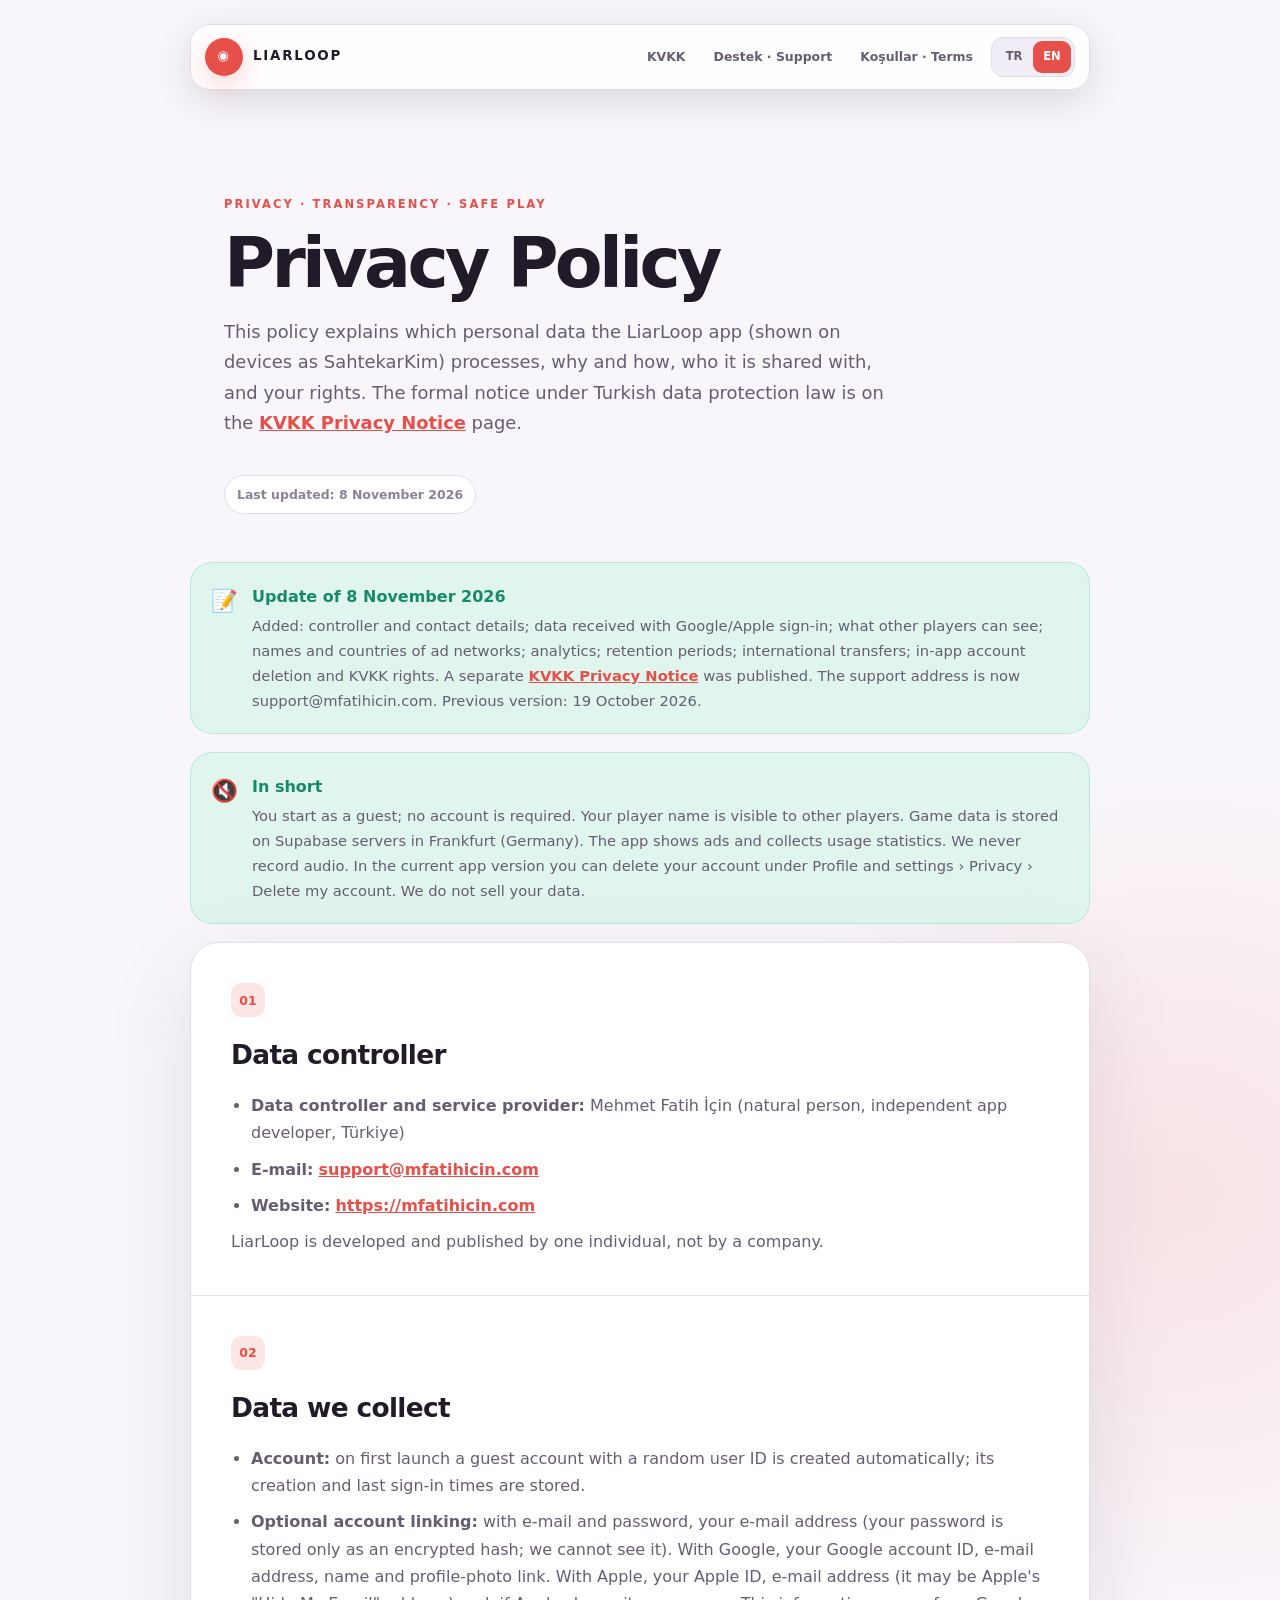
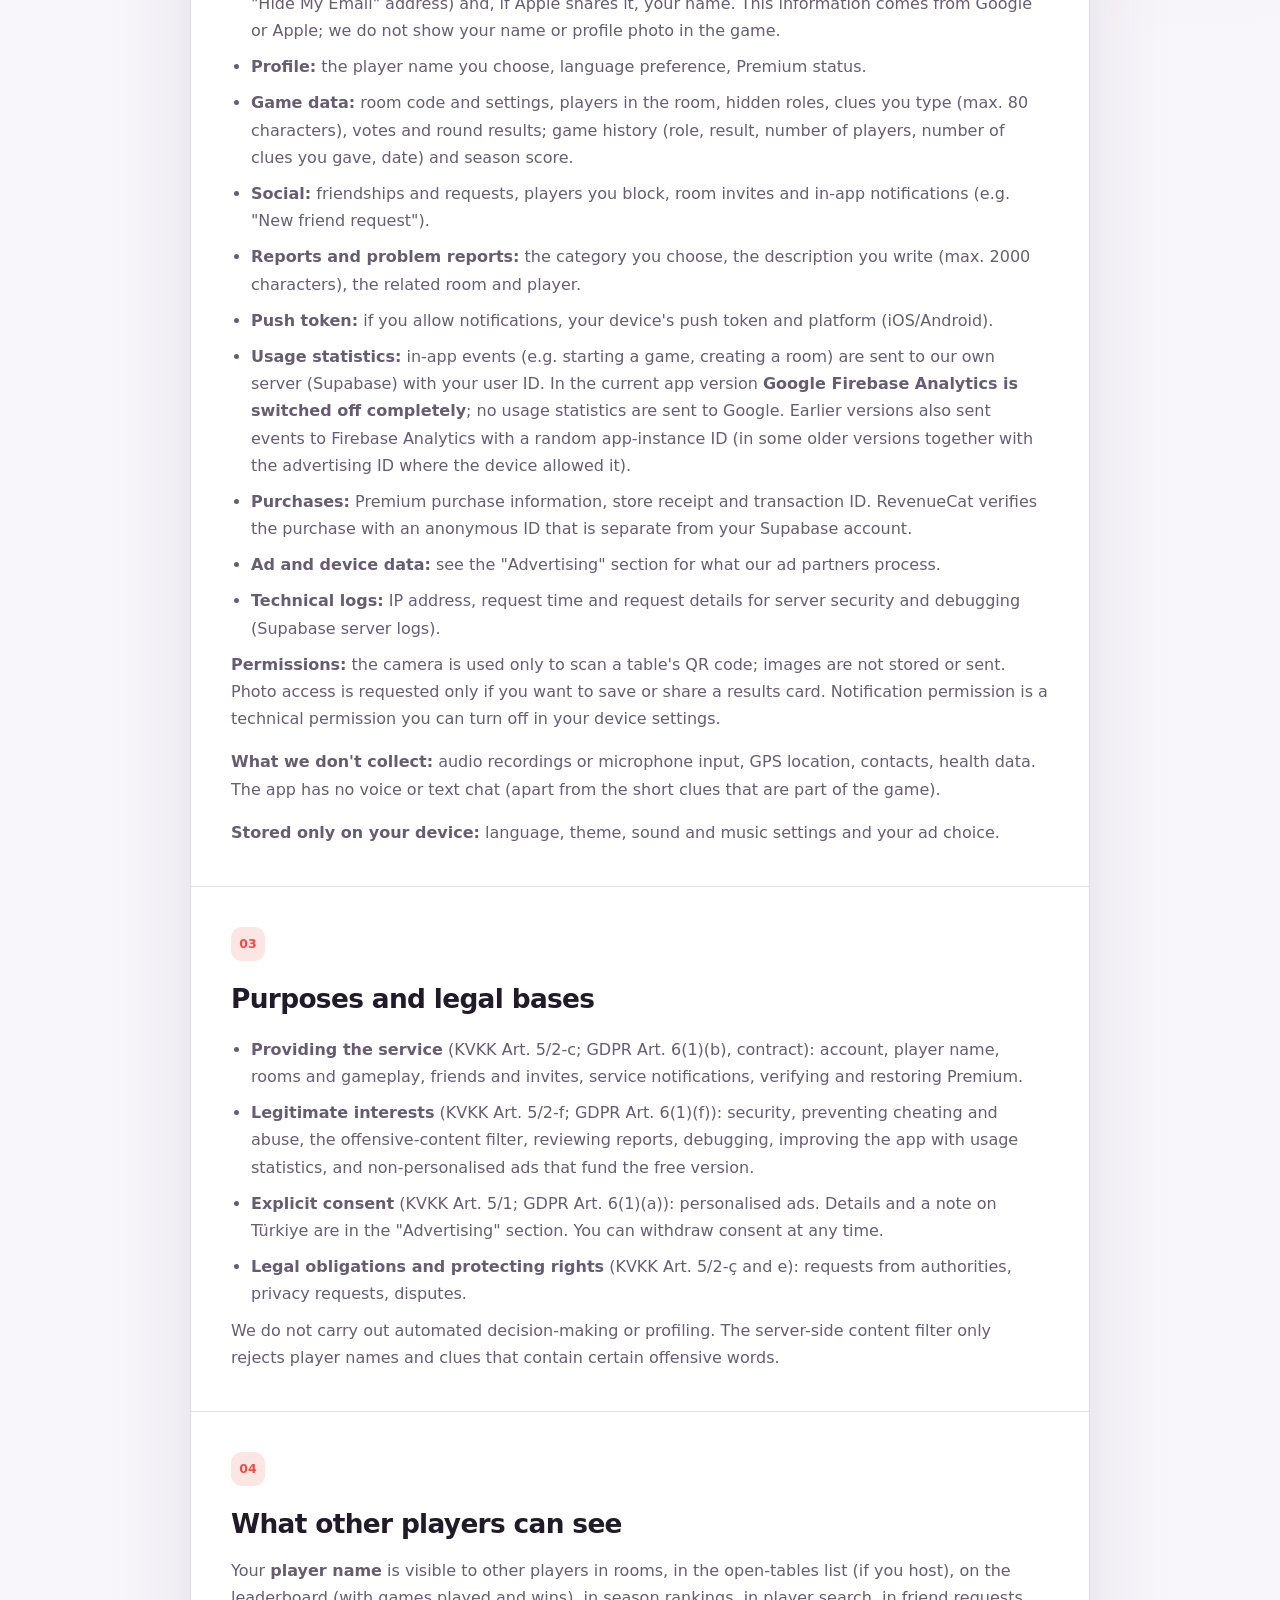
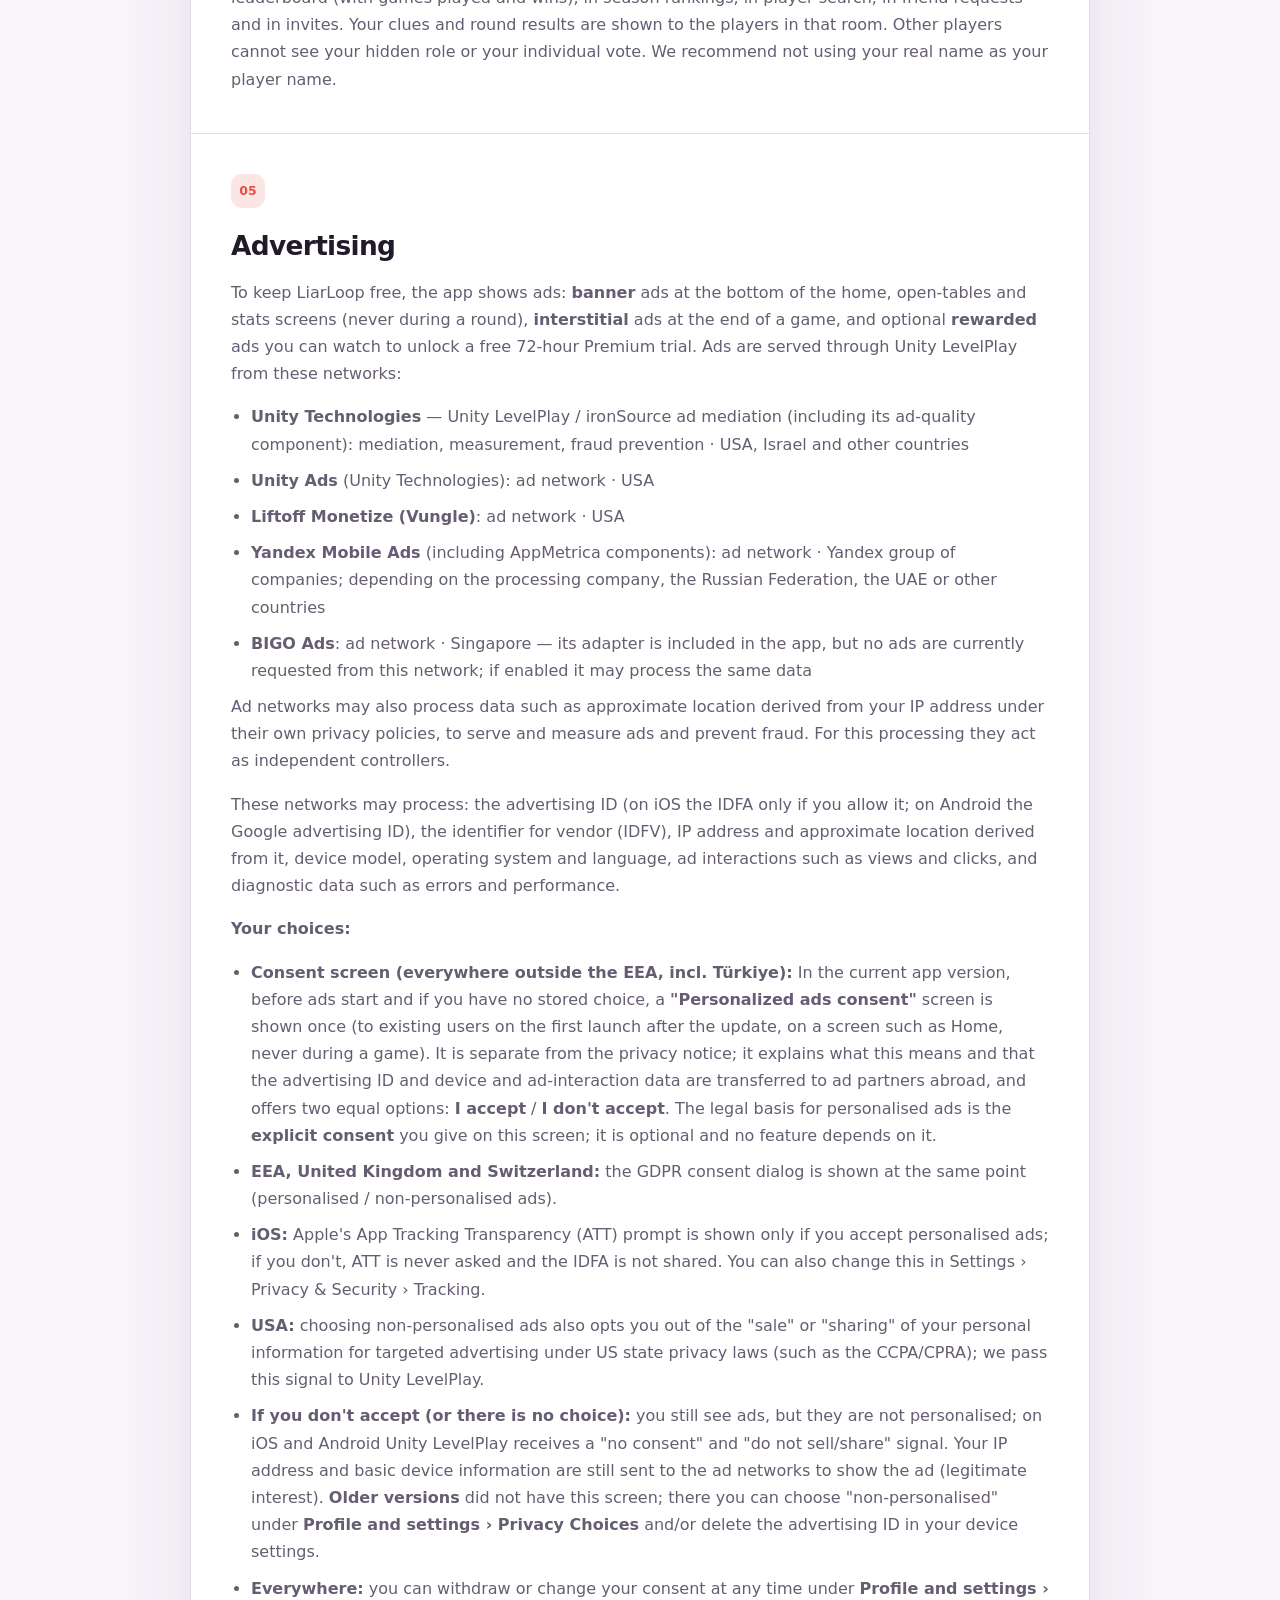
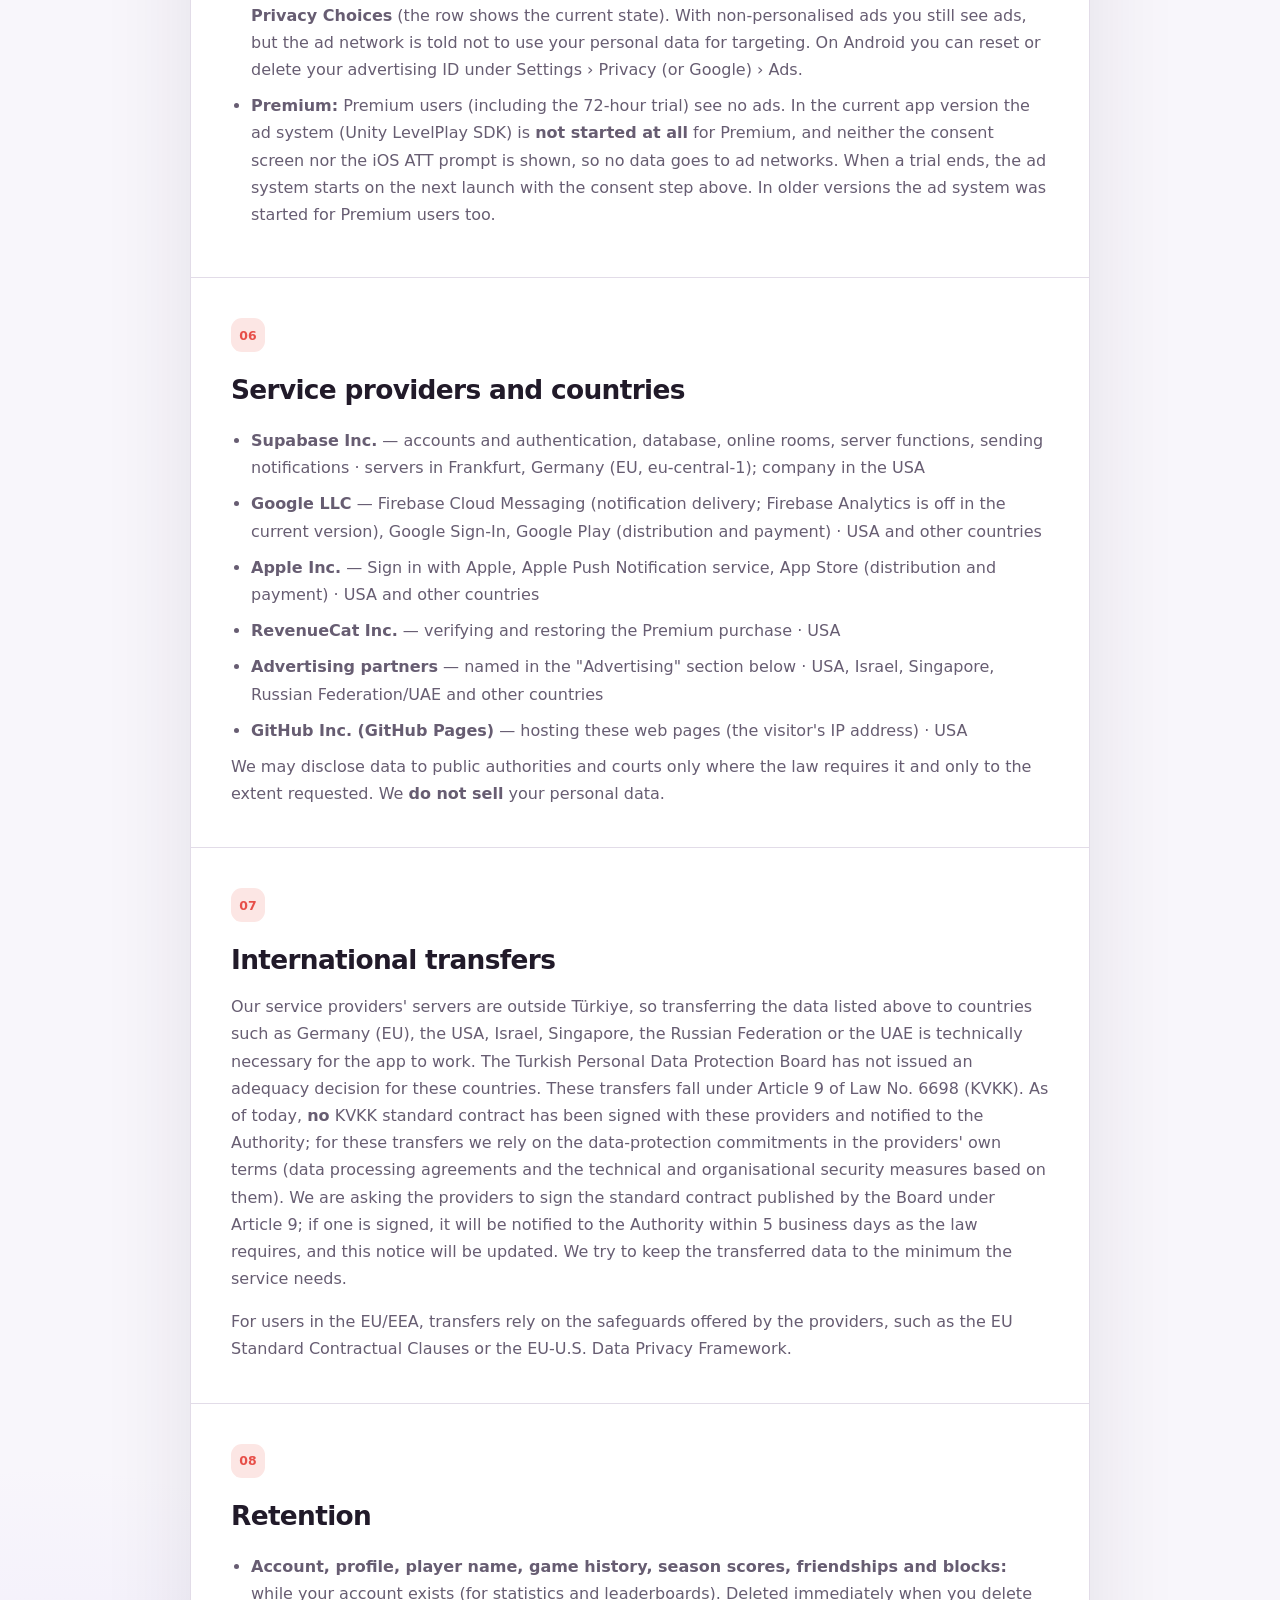
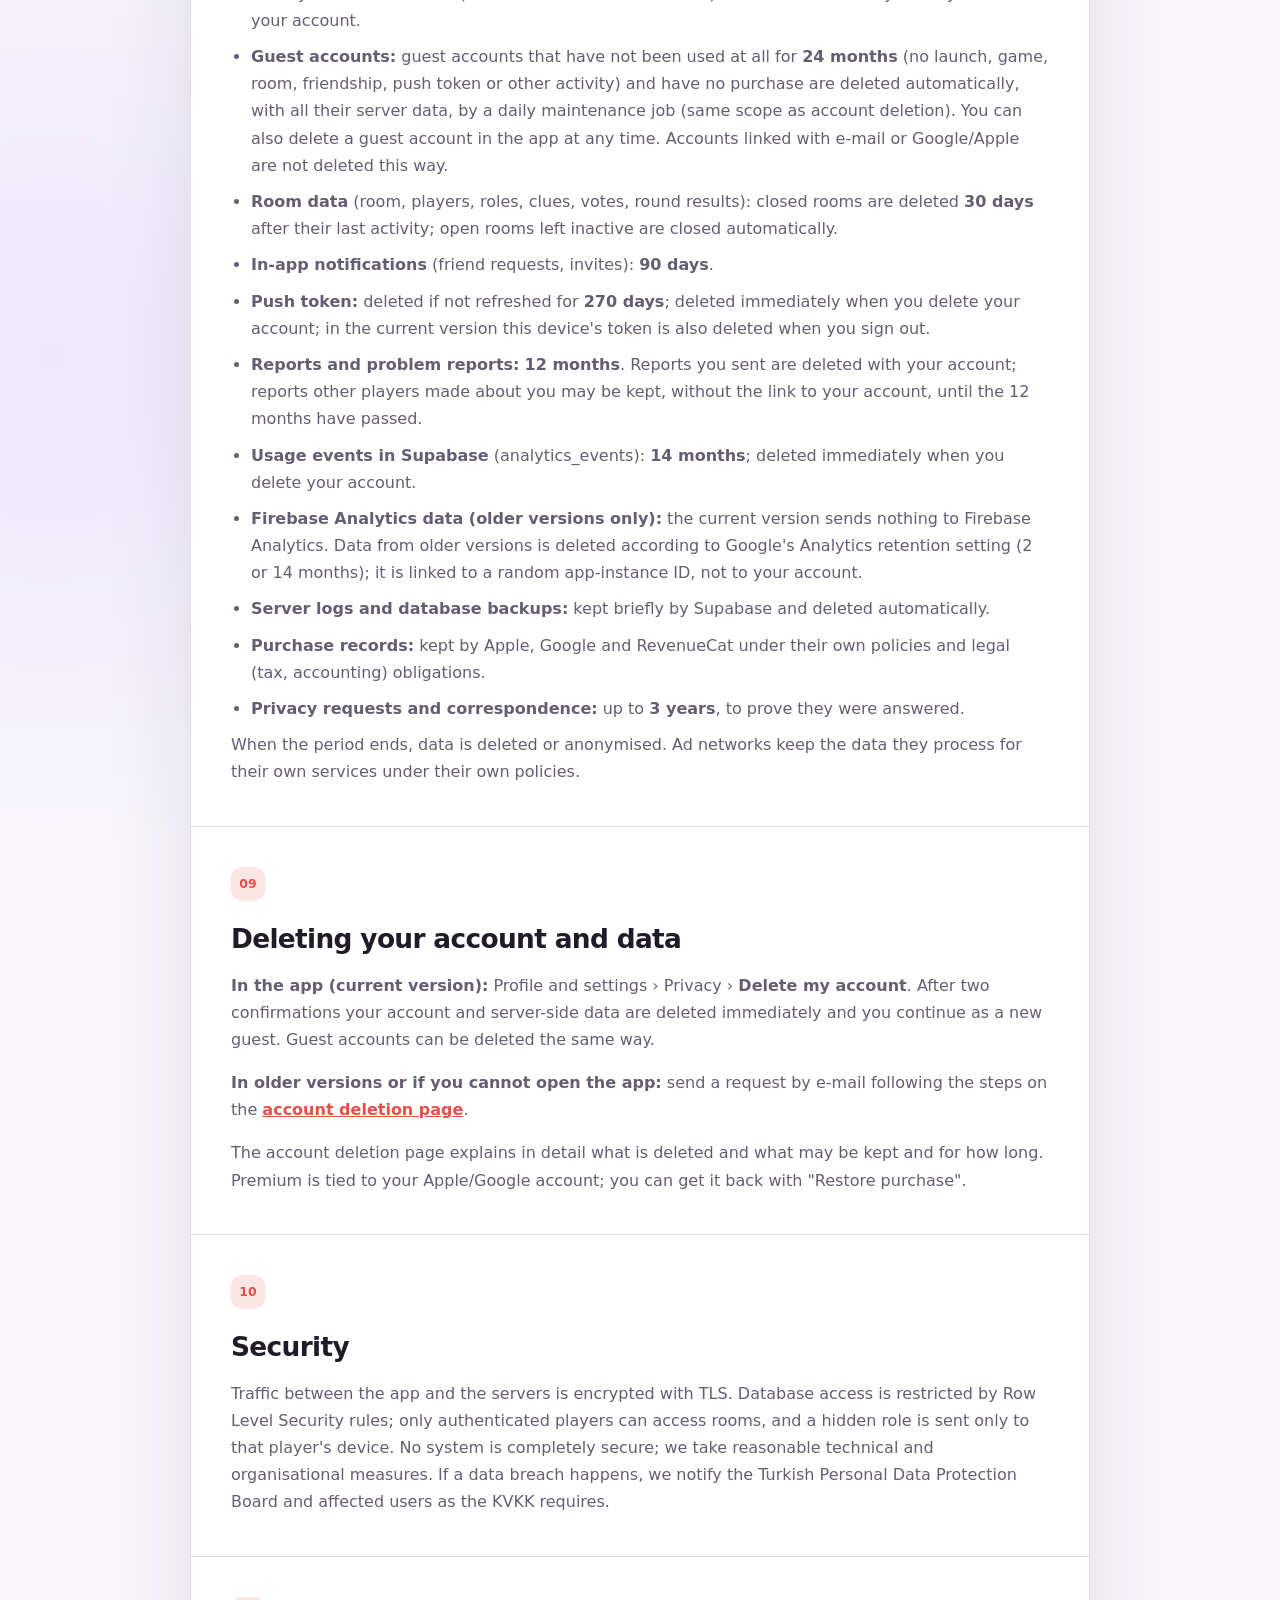
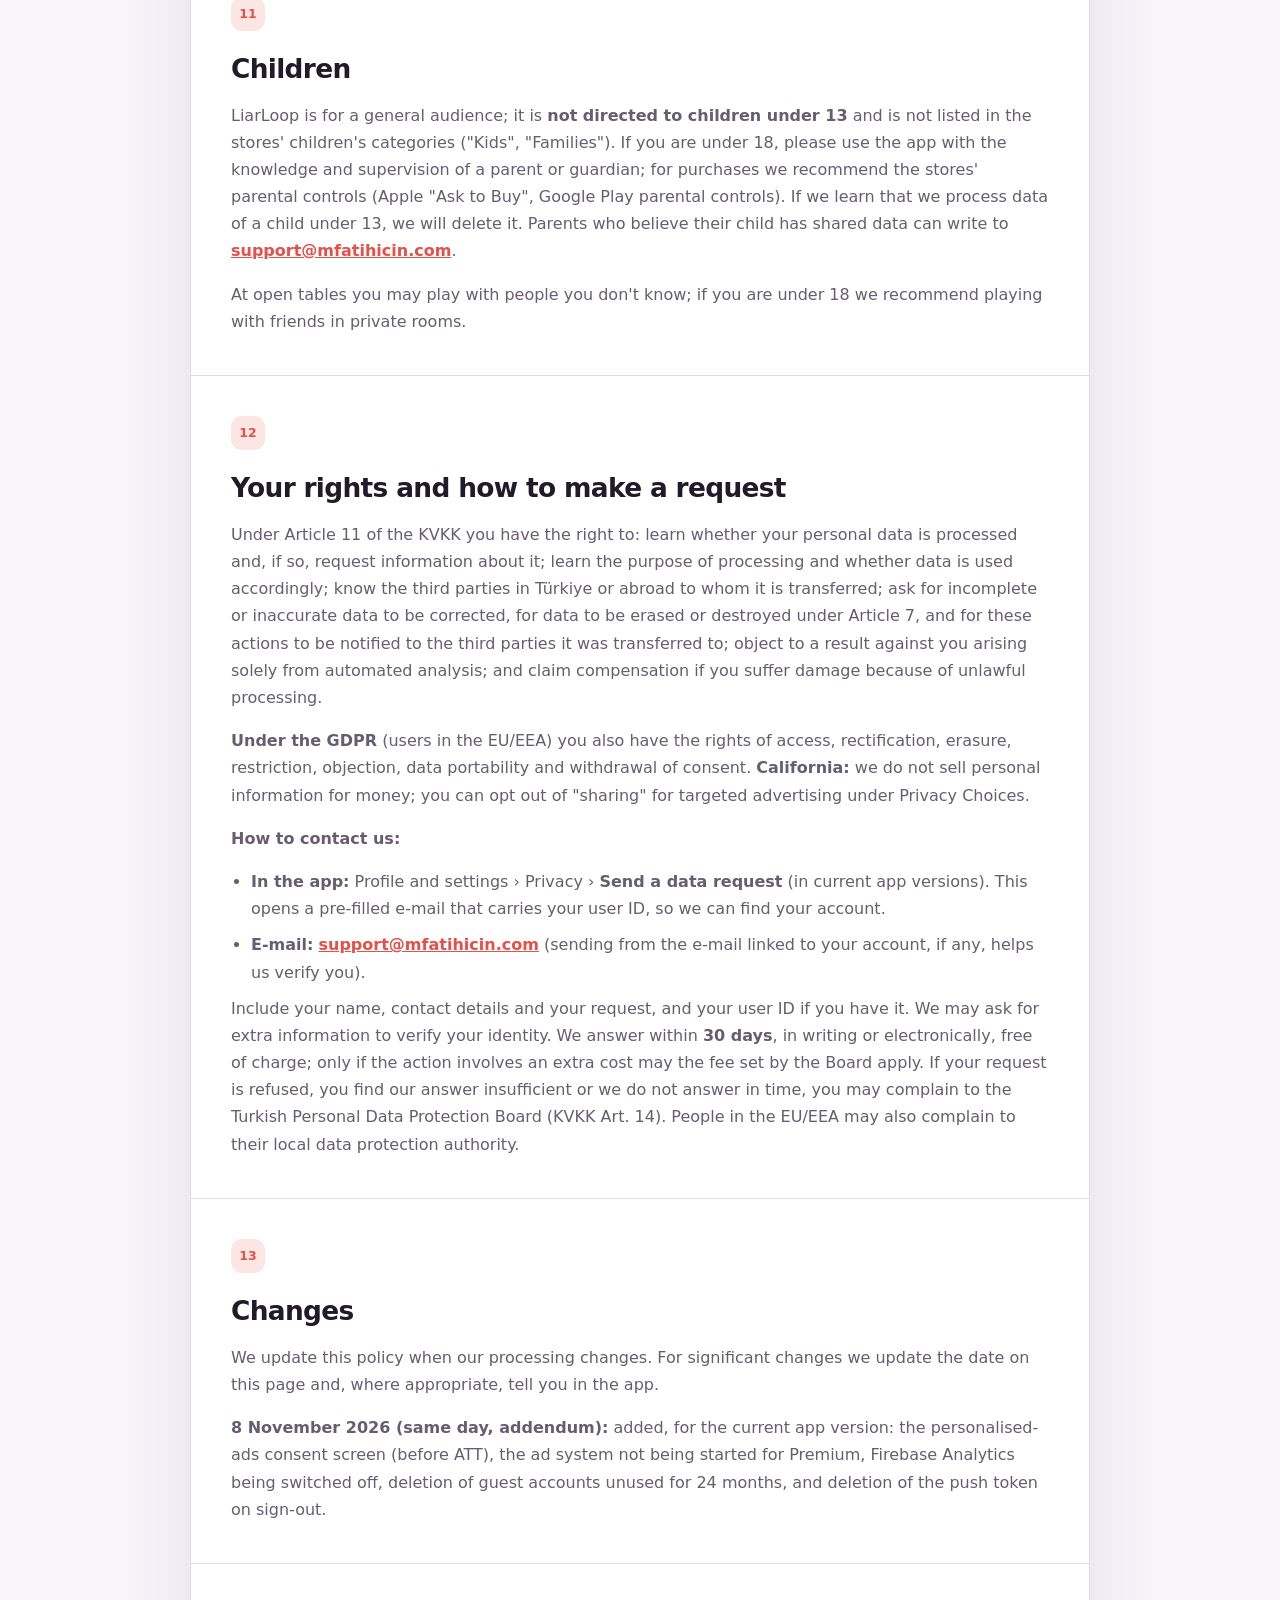
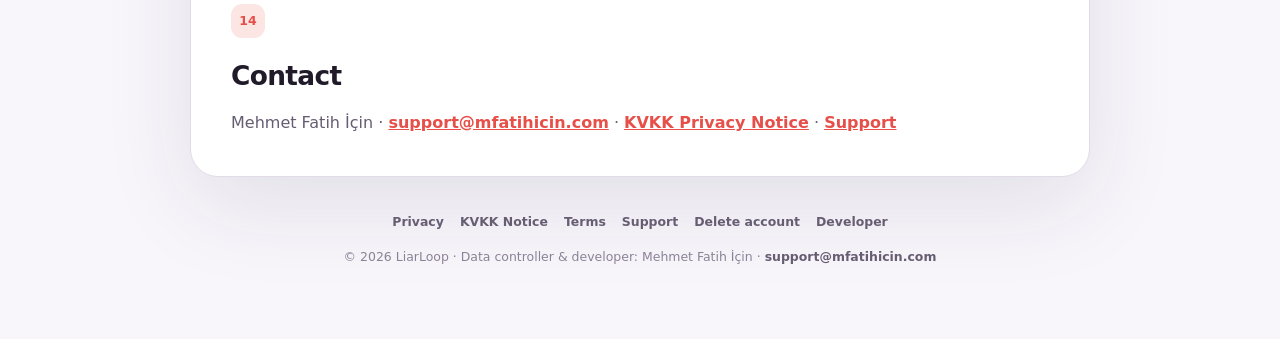
==== commit 41c956c1: "Yazışma adresi / KEP yer tutucusu kaldırıldı (sahibin kararı: sitede yayımlanmayacak) Co-Authored-By" ====
--- a/index.html
+++ b/index.html
@@ -72,7 +72,6 @@
 <ul>
               <li><strong>Veri sorumlusu ve hizmet sağlayıcı:</strong> Mehmet Fatih İçin (gerçek kişi, bağımsız uygulama geliştiricisi, Türkiye)</li>
               <li><strong>E-posta:</strong> <a href="mailto:support@mfatihicin.com">support@mfatihicin.com</a></li>
-              <li><strong>Yazışma adresi / KEP:</strong> [YAZIŞMA ADRESİ / KEP — eklenecek]</li>
               <li><strong>İnternet sitesi:</strong> <a href="https://mfatihicin.com">https://mfatihicin.com</a></li>
             </ul>
             <p>LiarLoop bir şirket tarafından değil, tek bir kişi tarafından geliştirilir ve yayımlanır.</p>
@@ -201,7 +200,6 @@
             <ul>
               <li><strong>Uygulama içinden:</strong> Profil ve ayarlar › Gizlilik › <strong>Veri talebi gönder</strong> (uygulamanın güncel sürümlerinde). Bu satır, kullanıcı kimliğini içeren hazır bir e-posta açar; böylece hesabını bulmamız kolaylaşır.</li>
               <li><strong>E-posta:</strong> <a href="mailto:support@mfatihicin.com?subject=LiarLoop%20KVKK%20veri%20talebi">support@mfatihicin.com</a> (hesabına bağlı bir e-posta adresin varsa başvuruyu o adresten göndermen kimliğini doğrulamayı kolaylaştırır).</li>
-              <li><strong>Yazılı olarak veya KEP ile:</strong> [YAZIŞMA ADRESİ / KEP — eklenecek]</li>
             </ul>
             <p>Başvurunda adını, iletişim bilgini ve talebini yaz; varsa kullanıcı kimliğini ekle. Kimliğini doğrulamak için ek bilgi isteyebiliriz. Başvurunu en geç <strong>30 gün</strong> içinde, yazılı veya elektronik olarak ve ücretsiz cevaplarız; işlem ayrıca bir maliyet gerektirirse yalnızca Kurul'un belirlediği tarife uygulanabilir. Başvurun reddedilir, cevabımızı yetersiz bulursan veya süresinde cevap alamazsan Kişisel Verileri Koruma Kurulu'na şikâyette bulunabilirsin (KVKK m.14).</p>
           </section>
@@ -253,7 +251,6 @@
 <ul>
               <li><strong>Data controller and service provider:</strong> Mehmet Fatih İçin (natural person, independent app developer, Türkiye)</li>
               <li><strong>E-mail:</strong> <a href="mailto:support@mfatihicin.com">support@mfatihicin.com</a></li>
-              <li><strong>Postal address / KEP (registered e-mail):</strong> [YAZIŞMA ADRESİ / KEP — eklenecek]</li>
               <li><strong>Website:</strong> <a href="https://mfatihicin.com">https://mfatihicin.com</a></li>
             </ul>
             <p>LiarLoop is developed and published by one individual, not by a company.</p>
@@ -382,7 +379,6 @@
             <ul>
               <li><strong>In the app:</strong> Profile and settings › Privacy › <strong>Send a data request</strong> (in current app versions). This opens a pre-filled e-mail that carries your user ID, so we can find your account.</li>
               <li><strong>E-mail:</strong> <a href="mailto:support@mfatihicin.com?subject=LiarLoop%20data%20request">support@mfatihicin.com</a> (sending from the e-mail linked to your account, if any, helps us verify you).</li>
-              <li><strong>In writing or by KEP:</strong> [YAZIŞMA ADRESİ / KEP — eklenecek]</li>
             </ul>
             <p>Include your name, contact details and your request, and your user ID if you have it. We may ask for extra information to verify your identity. We answer within <strong>30 days</strong>, in writing or electronically, free of charge; only if the action involves an extra cost may the fee set by the Board apply. If your request is refused, you find our answer insufficient or we do not answer in time, you may complain to the Turkish Personal Data Protection Board (KVKK Art. 14). People in the EU/EEA may also complain to their local data protection authority.</p>
           </section>
